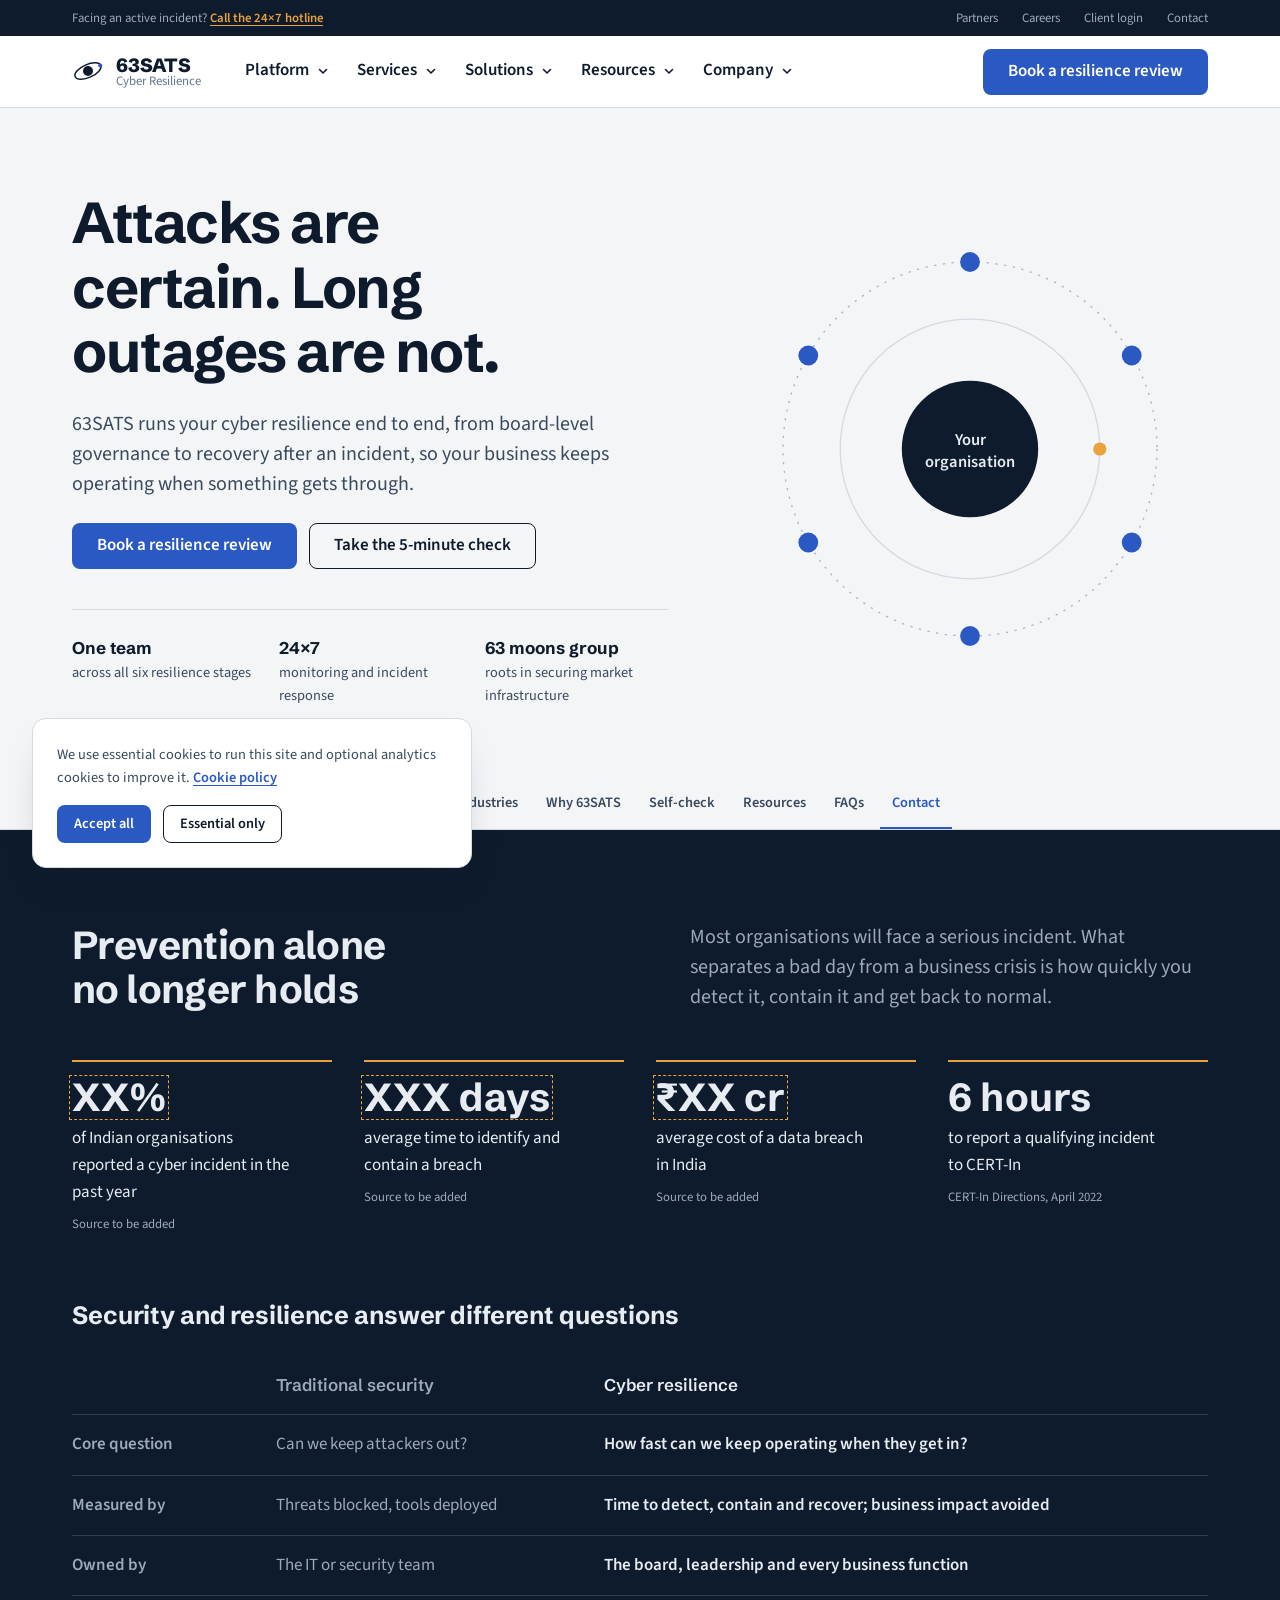
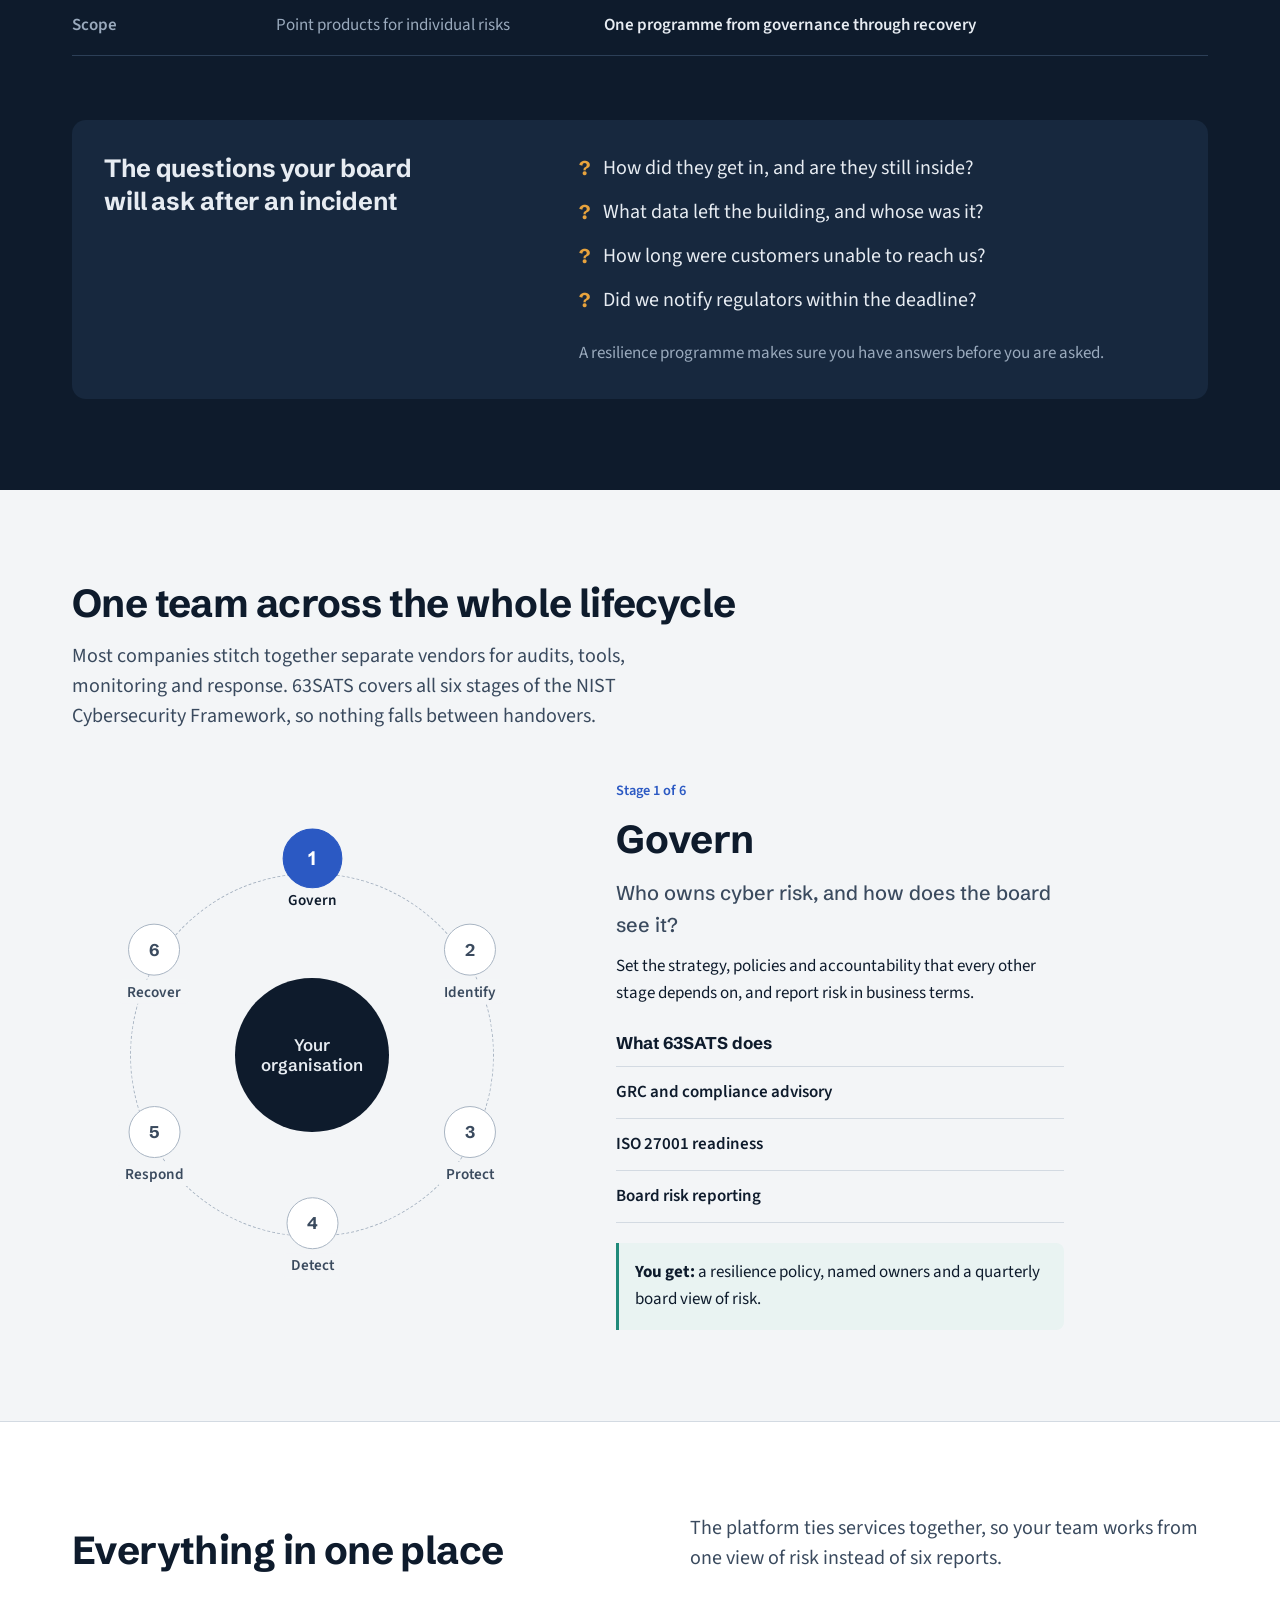
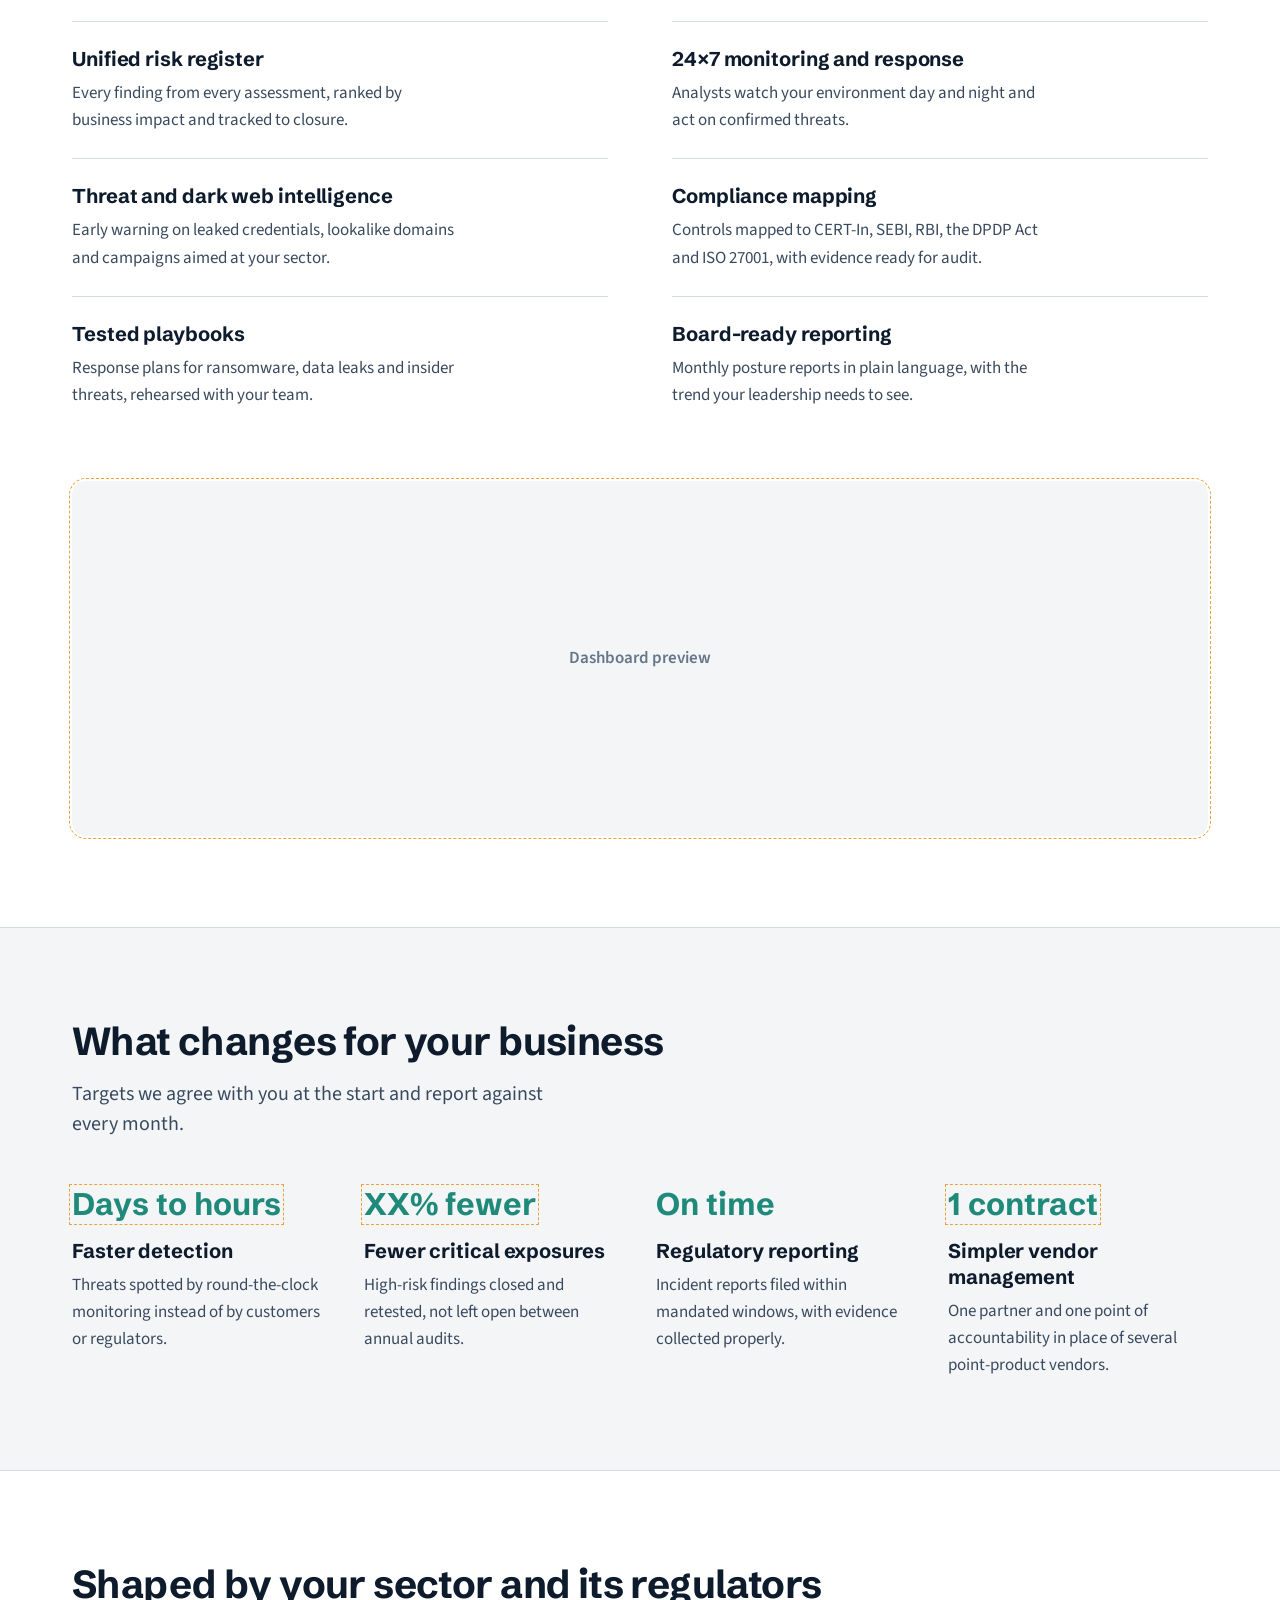
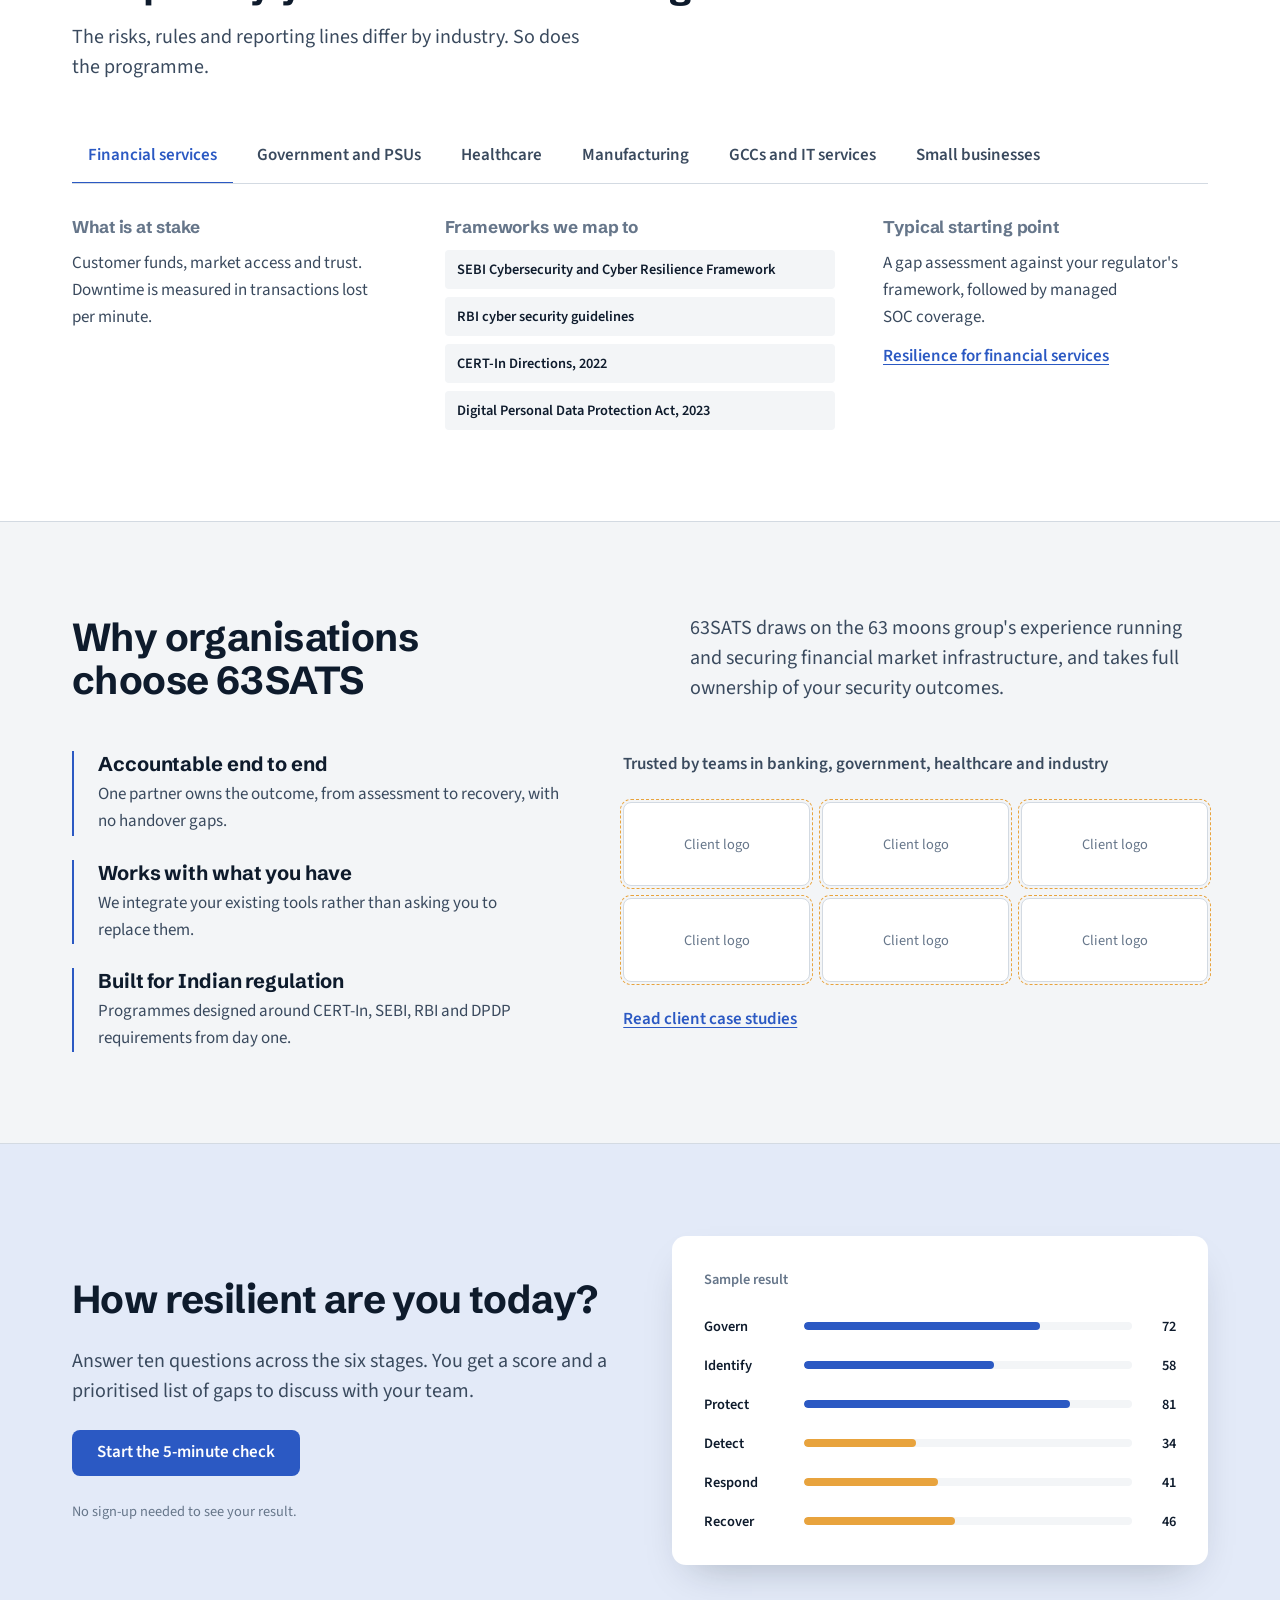
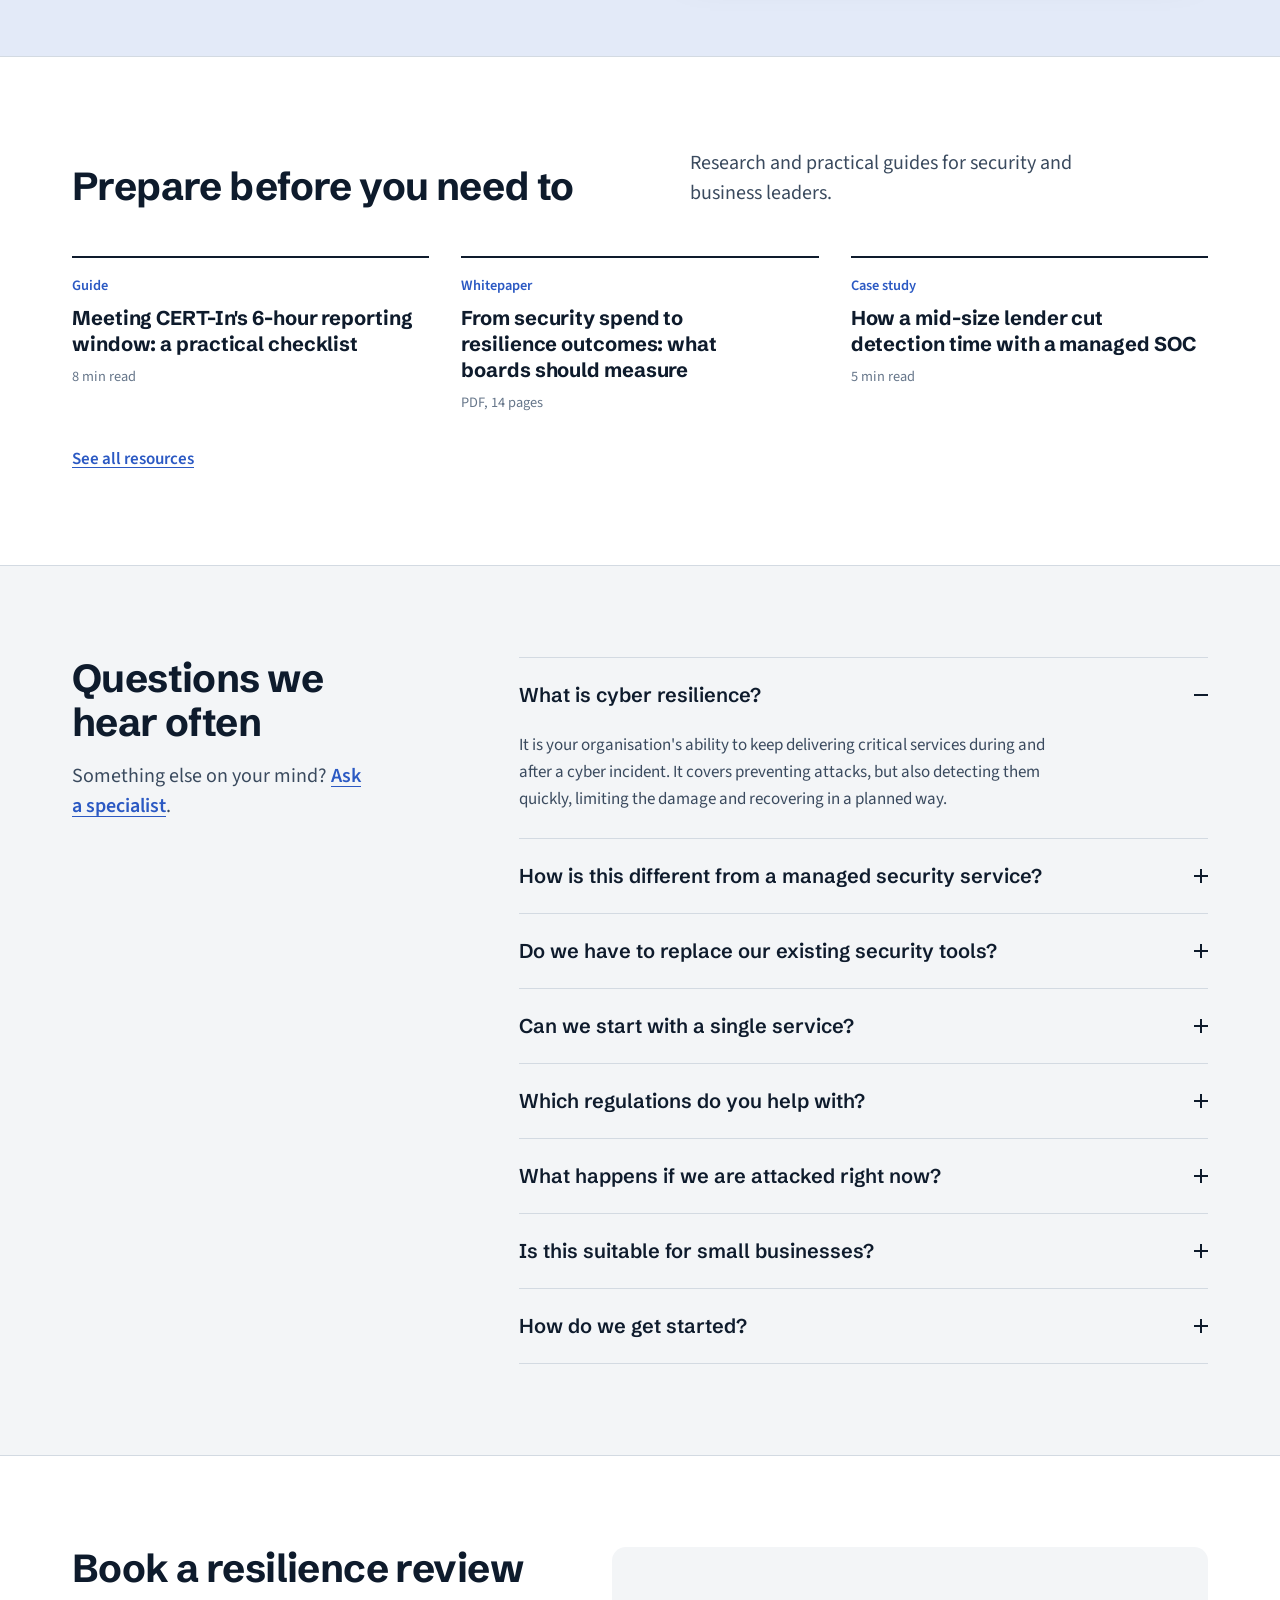
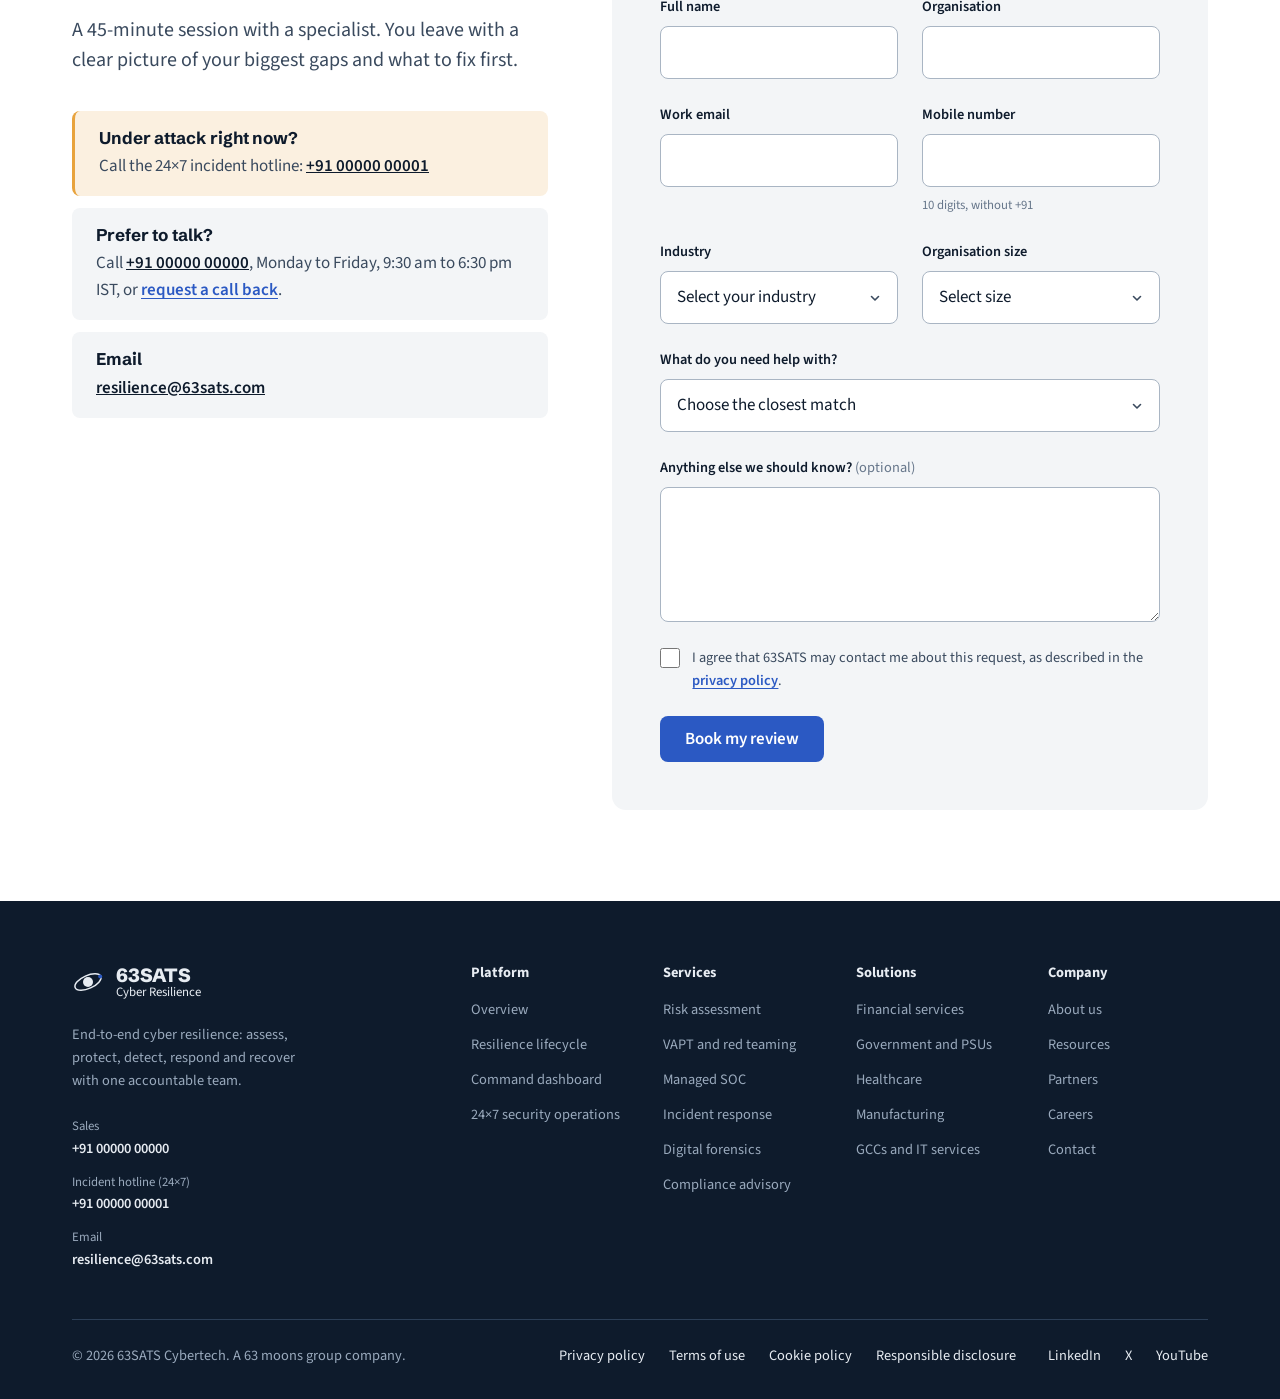
==== index.html @ ec291748 "Initial commit: 63SATS resilience site Static site with index page, sub-pages, and modular CSS (base" ====
<!doctype html>
<html lang="en-IN">
<head>
  <meta charset="utf-8">
  <meta name="viewport" content="width=device-width, initial-scale=1">

  <title>Cyber Resilience, End to End | 63SATS</title>
  <meta name="description" content="63SATS runs your cyber resilience end to end: governance, risk assessment, protection, 24×7 detection, incident response and recovery, delivered by one accountable team.">

  <!-- Social sharing — TODO(content): add og:image once brand assets exist -->
  <meta property="og:title" content="Cyber Resilience, End to End | 63SATS">
  <meta property="og:description" content="Assess, protect, detect, respond and recover with one accountable team.">
  <meta property="og:type" content="website">

  <link rel="icon" href="/assets/img/favicon.svg" type="image/svg+xml">

  <!-- Fonts -->
  <link rel="preconnect" href="https://fonts.googleapis.com">
  <link rel="preconnect" href="https://fonts.gstatic.com" crossorigin>
  <link rel="stylesheet" href="https://fonts.googleapis.com/css2?family=Schibsted+Grotesk:wght@500;600;700;800&family=Source+Sans+3:wght@400;600;700&display=swap">

  <!-- Styles -->
  <link rel="stylesheet" href="/assets/css/main.css">

  <!-- Scripts -->
  <script type="module" src="/assets/js/main.js"></script>
</head>

<body>
  <a class="skip-link" href="#main">Skip to content</a>

  <!-- Header: rendered from assets/js/data/navigation.js -->
  <header data-component="site-header"></header>

  <main id="main">

    <!-- =====================================================================
         HERO
         ===================================================================== -->
    <section class="hero" id="overview" aria-labelledby="hero-title">
      <div class="container hero__inner">
        <div class="hero__content">
          <h1 class="hero__title" id="hero-title">Attacks are certain. Long outages are not.</h1>
          <p class="lead hero__lead">
            63SATS runs your cyber resilience end to end, from board-level governance to recovery after an
            incident, so your business keeps operating when something gets through.
          </p>
          <div class="button-row">
            <a class="button button--primary" href="#contact">Book a resilience review</a>
            <a class="button button--secondary" href="#assessment">Take the 5-minute check</a>
          </div>

          <!-- TODO(content): confirm each proof point with 63SATS before launch -->
          <ul class="hero__facts" role="list">
            <li><strong>One team</strong> across all six resilience stages</li>
            <li><strong>24×7</strong> monitoring and incident response</li>
            <li><strong>63 moons group</strong> roots in securing market infrastructure</li>
          </ul>
        </div>

        <!-- Decorative orbit motif (the name 63SATS references Jupiter's 63 moons) -->
        <figure class="hero__visual" aria-hidden="true">
          <svg viewBox="0 0 400 400" class="hero-orbit">
            <circle class="hero-orbit__ring" cx="200" cy="200" r="170"/>
            <circle class="hero-orbit__ring hero-orbit__ring--inner" cx="200" cy="200" r="118"/>
            <circle class="hero-orbit__core" cx="200" cy="200" r="62"/>
            <text class="hero-orbit__label" x="200" y="196" text-anchor="middle">Your</text>
            <text class="hero-orbit__label" x="200" y="216" text-anchor="middle">organisation</text>
            <g class="hero-orbit__satellites">
              <circle cx="200" cy="30"  r="9"/>
              <circle cx="347" cy="115" r="9"/>
              <circle cx="347" cy="285" r="9"/>
              <circle cx="200" cy="370" r="9"/>
              <circle cx="53"  cy="285" r="9"/>
              <circle cx="53"  cy="115" r="9"/>
            </g>
            <circle class="hero-orbit__threat" cx="318" cy="200" r="6"/>
          </svg>
        </figure>
      </div>
    </section>

    <!-- =====================================================================
         IN-PAGE SECTION NAV (sticky, scroll-spy in js/modules/section-nav.js)
         Keep these links in the same order as the sections below.
         ===================================================================== -->
    <nav class="section-nav" aria-label="On this page" data-section-nav>
      <div class="container">
        <ul class="section-nav__list" role="list" data-section-nav-scroller>
          <li><a class="section-nav__link" href="#why-resilience">Why resilience</a></li>
          <li><a class="section-nav__link" href="#lifecycle">Lifecycle</a></li>
          <li><a class="section-nav__link" href="#capabilities">Platform</a></li>
          <li><a class="section-nav__link" href="#outcomes">Outcomes</a></li>
          <li><a class="section-nav__link" href="#industries">Industries</a></li>
          <li><a class="section-nav__link" href="#proof">Why 63SATS</a></li>
          <li><a class="section-nav__link" href="#assessment">Self-check</a></li>
          <li><a class="section-nav__link" href="#resources">Resources</a></li>
          <li><a class="section-nav__link" href="#faq">FAQs</a></li>
          <li><a class="section-nav__link" href="#contact">Contact</a></li>
        </ul>
      </div>
    </nav>

    <!-- =====================================================================
         1. WHY RESILIENCE — the need (dark band)
         ===================================================================== -->
    <section class="section section--dark why" id="why-resilience" aria-labelledby="why-title">
      <div class="container">
        <header class="section-header section-header--split">
          <h2 id="why-title">Prevention alone no longer holds</h2>
          <p class="lead">
            Most organisations will face a serious incident. What separates a bad day from a business
            crisis is how quickly you detect it, contain it and get back to normal.
          </p>
        </header>

        <!-- TODO(content): replace with verified statistics and cite each source -->
        <ul class="why__stats" role="list">
          <li class="why__stat">
            <p class="why__value placeholder">XX%</p>
            <p class="why__label">of Indian organisations reported a cyber incident in the past year</p>
            <p class="why__source">Source to be added</p>
          </li>
          <li class="why__stat">
            <p class="why__value placeholder">XXX days</p>
            <p class="why__label">average time to identify and contain a breach</p>
            <p class="why__source">Source to be added</p>
          </li>
          <li class="why__stat">
            <p class="why__value placeholder">₹XX cr</p>
            <p class="why__label">average cost of a data breach in India</p>
            <p class="why__source">Source to be added</p>
          </li>
          <li class="why__stat">
            <p class="why__value">6 hours</p>
            <p class="why__label">to report a qualifying incident to CERT-In</p>
            <p class="why__source">CERT-In Directions, April 2022</p>
          </li>
        </ul>

        <div class="why__compare">
          <h3 class="why__compare-title">Security and resilience answer different questions</h3>
          <div class="why__table-wrap">
            <table class="why__table">
              <thead>
                <tr>
                  <th scope="col"><span class="visually-hidden">Dimension</span></th>
                  <th scope="col">Traditional security</th>
                  <th scope="col">Cyber resilience</th>
                </tr>
              </thead>
              <tbody>
                <tr>
                  <th scope="row">Core question</th>
                  <td>Can we keep attackers out?</td>
                  <td>How fast can we keep operating when they get in?</td>
                </tr>
                <tr>
                  <th scope="row">Measured by</th>
                  <td>Threats blocked, tools deployed</td>
                  <td>Time to detect, contain and recover; business impact avoided</td>
                </tr>
                <tr>
                  <th scope="row">Owned by</th>
                  <td>The IT or security team</td>
                  <td>The board, leadership and every business function</td>
                </tr>
                <tr>
                  <th scope="row">Scope</th>
                  <td>Point products for individual risks</td>
                  <td>One programme from governance through recovery</td>
                </tr>
              </tbody>
            </table>
          </div>
        </div>

        <div class="why__questions">
          <h3>The questions your board will ask after an incident</h3>
          <ul class="why__question-list" role="list">
            <li>How did they get in, and are they still inside?</li>
            <li>What data left the building, and whose was it?</li>
            <li>How long were customers unable to reach us?</li>
            <li>Did we notify regulators within the deadline?</li>
          </ul>
          <p class="why__answer">A resilience programme makes sure you have answers before you are asked.</p>
        </div>
      </div>
    </section>

    <!-- =====================================================================
         2. RESILIENCE LIFECYCLE — end-to-end coverage (signature section)
         Orbit tabs: each button is a stage; positions set by --angle.
         Stage names follow the six functions of NIST CSF 2.0.
         ===================================================================== -->
    <section class="section lifecycle" id="lifecycle" aria-labelledby="lifecycle-title">
      <div class="container">
        <header class="section-header">
          <h2 id="lifecycle-title">One team across the whole lifecycle</h2>
          <p class="lead">
            Most companies stitch together separate vendors for audits, tools, monitoring and response.
            63SATS covers all six stages of the NIST Cybersecurity Framework, so nothing falls between handovers.
          </p>
        </header>

        <div class="lifecycle__layout" data-tabs>

          <!-- Orbit tablist -->
          <div class="lifecycle__orbit">
            <div class="lifecycle__core" aria-hidden="true">
              <span>Your</span>
              <span>organisation</span>
            </div>
            <div class="lifecycle__tabs" role="tablist" aria-label="Resilience lifecycle stages">
              <button class="lifecycle__tab" role="tab" type="button" id="tab-govern"   aria-controls="panel-govern"   aria-selected="true"  style="--angle: 0deg"><span class="lifecycle__tab-step">1</span><span class="lifecycle__tab-name">Govern</span></button>
              <button class="lifecycle__tab" role="tab" type="button" id="tab-identify" aria-controls="panel-identify" aria-selected="false" style="--angle: 60deg"><span class="lifecycle__tab-step">2</span><span class="lifecycle__tab-name">Identify</span></button>
              <button class="lifecycle__tab" role="tab" type="button" id="tab-protect"  aria-controls="panel-protect"  aria-selected="false" style="--angle: 120deg"><span class="lifecycle__tab-step">3</span><span class="lifecycle__tab-name">Protect</span></button>
              <button class="lifecycle__tab" role="tab" type="button" id="tab-detect"   aria-controls="panel-detect"   aria-selected="false" style="--angle: 180deg"><span class="lifecycle__tab-step">4</span><span class="lifecycle__tab-name">Detect</span></button>
              <button class="lifecycle__tab" role="tab" type="button" id="tab-respond"  aria-controls="panel-respond"  aria-selected="false" style="--angle: 240deg"><span class="lifecycle__tab-step">5</span><span class="lifecycle__tab-name">Respond</span></button>
              <button class="lifecycle__tab" role="tab" type="button" id="tab-recover"  aria-controls="panel-recover"  aria-selected="false" style="--angle: 300deg"><span class="lifecycle__tab-step">6</span><span class="lifecycle__tab-name">Recover</span></button>
            </div>
          </div>

          <!-- Panels: one per stage. Keep the same structure in each. -->
          <div class="lifecycle__panels">

            <article class="lifecycle__panel" role="tabpanel" id="panel-govern" aria-labelledby="tab-govern" tabindex="0">
              <p class="lifecycle__step">Stage 1 of 6</p>
              <h3 class="lifecycle__name">Govern</h3>
              <p class="lifecycle__question">Who owns cyber risk, and how does the board see it?</p>
              <p>Set the strategy, policies and accountability that every other stage depends on, and report risk in business terms.</p>
              <h4 class="lifecycle__subhead">What 63SATS does</h4>
              <ul class="lifecycle__services" role="list">
                <li><a href="/pages/services/grc-advisory.html">GRC and compliance advisory</a></li>
                <li><a href="/pages/services/iso-27001.html">ISO 27001 readiness</a></li>
                <li><a href="/pages/services/board-reporting.html">Board risk reporting</a></li>
              </ul>
              <p class="lifecycle__outcome"><strong>You get:</strong> a resilience policy, named owners and a quarterly board view of risk.</p>
            </article>

            <article class="lifecycle__panel" role="tabpanel" id="panel-identify" aria-labelledby="tab-identify" tabindex="0" hidden>
              <p class="lifecycle__step">Stage 2 of 6</p>
              <h3 class="lifecycle__name">Identify</h3>
              <p class="lifecycle__question">What do we have, and where are we exposed?</p>
              <p>Map critical assets, data and suppliers, then test them the way a real attacker would.</p>
              <h4 class="lifecycle__subhead">What 63SATS does</h4>
              <ul class="lifecycle__services" role="list">
                <li><a href="/pages/services/risk-assessment.html">Cyber risk assessment</a></li>
                <li><a href="/pages/services/vapt.html">Vulnerability assessment and penetration testing</a></li>
                <li><a href="/pages/services/red-team.html">Red team assessment</a></li>
                <li><a href="/pages/services/secure-code-audit.html">Secure code audit</a></li>
              </ul>
              <p class="lifecycle__outcome"><strong>You get:</strong> a ranked list of exposures, tied to the business processes they affect.</p>
            </article>

            <article class="lifecycle__panel" role="tabpanel" id="panel-protect" aria-labelledby="tab-protect" tabindex="0" hidden>
              <p class="lifecycle__step">Stage 3 of 6</p>
              <h3 class="lifecycle__name">Protect</h3>
              <p class="lifecycle__question">Are the right safeguards in place, and working?</p>
              <p>Close the gaps found in assessment across endpoints, mobile devices, cloud and email.</p>
              <h4 class="lifecycle__subhead">What 63SATS does</h4>
              <ul class="lifecycle__services" role="list">
                <li><a href="/pages/services/endpoint-protection.html">Endpoint and malware protection</a></li>
                <li><a href="/pages/services/mobile-threat-defence.html">Mobile threat defence</a></li>
                <li><a href="/pages/services/cloud-security.html">Cloud security</a></li>
                <li><a href="/pages/services/email-security.html">Email security</a></li>
              </ul>
              <p class="lifecycle__outcome"><strong>You get:</strong> fewer ways in, and controls that are checked rather than assumed.</p>
            </article>

            <article class="lifecycle__panel" role="tabpanel" id="panel-detect" aria-labelledby="tab-detect" tabindex="0" hidden>
              <p class="lifecycle__step">Stage 4 of 6</p>
              <h3 class="lifecycle__name">Detect</h3>
              <p class="lifecycle__question">Would we notice an attacker today?</p>
              <p>Watch your environment around the clock and catch leaked credentials and impersonation outside it.</p>
              <h4 class="lifecycle__subhead">What 63SATS does</h4>
              <ul class="lifecycle__services" role="list">
                <li><a href="/pages/services/managed-soc.html">Managed security operations centre</a></li>
                <li><a href="/pages/services/threat-intelligence.html">Threat intelligence</a></li>
                <li><a href="/pages/services/brand-monitoring.html">Brand and credential monitoring</a></li>
              </ul>
              <p class="lifecycle__outcome"><strong>You get:</strong> alerts triaged by analysts, not dumped on your team.</p>
            </article>

            <article class="lifecycle__panel" role="tabpanel" id="panel-respond" aria-labelledby="tab-respond" tabindex="0" hidden>
              <p class="lifecycle__step">Stage 5 of 6</p>
              <h3 class="lifecycle__name">Respond</h3>
              <p class="lifecycle__question">When it happens, who does what in the first hour?</p>
              <p>Contain the incident, preserve evidence and meet regulatory reporting deadlines.</p>
              <h4 class="lifecycle__subhead">What 63SATS does</h4>
              <ul class="lifecycle__services" role="list">
                <li><a href="/pages/services/incident-response.html">Incident response</a></li>
                <li><a href="/pages/services/digital-forensics.html">Digital forensic investigation</a></li>
              </ul>
              <p class="lifecycle__outcome"><strong>You get:</strong> a responder on call, a tested playbook and evidence that stands up.</p>
            </article>

            <article class="lifecycle__panel" role="tabpanel" id="panel-recover" aria-labelledby="tab-recover" tabindex="0" hidden>
              <p class="lifecycle__step">Stage 6 of 6</p>
              <h3 class="lifecycle__name">Recover</h3>
              <p class="lifecycle__question">How quickly are we back to normal, and stronger?</p>
              <p>Restore critical operations in priority order, then fix the root cause so it cannot repeat.</p>
              <h4 class="lifecycle__subhead">What 63SATS does</h4>
              <ul class="lifecycle__services" role="list">
                <li><a href="/pages/services/business-continuity.html">Business continuity planning</a></li>
                <li><a href="/pages/services/crisis-simulation.html">Crisis simulation exercises</a></li>
                <li><a href="/pages/services/post-incident-hardening.html">Post-incident hardening</a></li>
              </ul>
              <p class="lifecycle__outcome"><strong>You get:</strong> recovery targets you have rehearsed, not just written down.</p>
            </article>

          </div>
        </div>
      </div>
    </section>

    <!-- =====================================================================
         3. PLATFORM CAPABILITIES
         ===================================================================== -->
    <section class="section section--surface capabilities" id="capabilities" aria-labelledby="capabilities-title">
      <div class="container">
        <header class="section-header section-header--split">
          <h2 id="capabilities-title">Everything in one place</h2>
          <p class="lead">
            The platform ties services together, so your team works from one view of risk instead of six reports.
          </p>
        </header>

        <ul class="capabilities__list" role="list">
          <li class="capabilities__item">
            <h3>Unified risk register</h3>
            <p>Every finding from every assessment, ranked by business impact and tracked to closure.</p>
          </li>
          <li class="capabilities__item">
            <h3>24×7 monitoring and response</h3>
            <p>Analysts watch your environment day and night and act on confirmed threats.</p>
          </li>
          <li class="capabilities__item">
            <h3>Threat and dark web intelligence</h3>
            <p>Early warning on leaked credentials, lookalike domains and campaigns aimed at your sector.</p>
          </li>
          <li class="capabilities__item">
            <h3>Compliance mapping</h3>
            <p>Controls mapped to CERT-In, SEBI, RBI, the DPDP Act and ISO 27001, with evidence ready for audit.</p>
          </li>
          <li class="capabilities__item">
            <h3>Tested playbooks</h3>
            <p>Response plans for ransomware, data leaks and insider threats, rehearsed with your team.</p>
          </li>
          <li class="capabilities__item">
            <h3>Board-ready reporting</h3>
            <p>Monthly posture reports in plain language, with the trend your leadership needs to see.</p>
          </li>
        </ul>

        <!-- TODO(design): add a dashboard screenshot or interactive demo here -->
        <div class="capabilities__demo placeholder" role="img" aria-label="Platform dashboard preview, coming soon">
          <p>Dashboard preview</p>
        </div>
      </div>
    </section>

    <!-- =====================================================================
         4. OUTCOMES
         ===================================================================== -->
    <section class="section outcomes" id="outcomes" aria-labelledby="outcomes-title">
      <div class="container">
        <header class="section-header">
          <h2 id="outcomes-title">What changes for your business</h2>
          <p class="lead">Targets we agree with you at the start and report against every month.</p>
        </header>

        <!-- TODO(content): replace with verified client outcomes -->
        <ol class="outcomes__list" role="list">
          <li class="outcomes__item">
            <p class="outcomes__metric placeholder">Days to hours</p>
            <h3>Faster detection</h3>
            <p>Threats spotted by round-the-clock monitoring instead of by customers or regulators.</p>
          </li>
          <li class="outcomes__item">
            <p class="outcomes__metric placeholder">XX% fewer</p>
            <h3>Fewer critical exposures</h3>
            <p>High-risk findings closed and retested, not left open between annual audits.</p>
          </li>
          <li class="outcomes__item">
            <p class="outcomes__metric">On time</p>
            <h3>Regulatory reporting</h3>
            <p>Incident reports filed within mandated windows, with evidence collected properly.</p>
          </li>
          <li class="outcomes__item">
            <p class="outcomes__metric placeholder">1 contract</p>
            <h3>Simpler vendor management</h3>
            <p>One partner and one point of accountability in place of several point-product vendors.</p>
          </li>
        </ol>
      </div>
    </section>

    <!-- =====================================================================
         5. INDUSTRIES
         ===================================================================== -->
    <section class="section section--surface industries" id="industries" aria-labelledby="industries-title">
      <div class="container">
        <header class="section-header">
          <h2 id="industries-title">Shaped by your sector and its regulators</h2>
          <p class="lead">The risks, rules and reporting lines differ by industry. So does the programme.</p>
        </header>

        <div class="tabs industries__tabs" data-tabs>
          <div class="tabs__list" role="tablist" aria-label="Industries">
            <button class="tabs__tab" role="tab" type="button" id="ind-tab-bfsi"   aria-controls="ind-panel-bfsi"   aria-selected="true">Financial services</button>
            <button class="tabs__tab" role="tab" type="button" id="ind-tab-gov"    aria-controls="ind-panel-gov"    aria-selected="false">Government and PSUs</button>
            <button class="tabs__tab" role="tab" type="button" id="ind-tab-health" aria-controls="ind-panel-health" aria-selected="false">Healthcare</button>
            <button class="tabs__tab" role="tab" type="button" id="ind-tab-mfg"    aria-controls="ind-panel-mfg"    aria-selected="false">Manufacturing</button>
            <button class="tabs__tab" role="tab" type="button" id="ind-tab-gcc"    aria-controls="ind-panel-gcc"    aria-selected="false">GCCs and IT services</button>
            <button class="tabs__tab" role="tab" type="button" id="ind-tab-smb"    aria-controls="ind-panel-smb"    aria-selected="false">Small businesses</button>
          </div>

          <!-- Each panel: stakes | regulations | starting point -->
          <div class="tabs__panel industries__panel" role="tabpanel" id="ind-panel-bfsi" aria-labelledby="ind-tab-bfsi" tabindex="0">
            <div class="industries__col">
              <h3>What is at stake</h3>
              <p>Customer funds, market access and trust. Downtime is measured in transactions lost per minute.</p>
            </div>
            <div class="industries__col">
              <h3>Frameworks we map to</h3>
              <ul role="list" class="industries__regs">
                <li>SEBI Cybersecurity and Cyber Resilience Framework</li>
                <li>RBI cyber security guidelines</li>
                <li>CERT-In Directions, 2022</li>
                <li>Digital Personal Data Protection Act, 2023</li>
              </ul>
            </div>
            <div class="industries__col">
              <h3>Typical starting point</h3>
              <p>A gap assessment against your regulator's framework, followed by managed SOC coverage.</p>
              <a class="link" href="/pages/solutions/bfsi.html">Resilience for financial services</a>
            </div>
          </div>

          <div class="tabs__panel industries__panel" role="tabpanel" id="ind-panel-gov" aria-labelledby="ind-tab-gov" tabindex="0" hidden>
            <div class="industries__col">
              <h3>What is at stake</h3>
              <p>Citizen services, sensitive records and critical infrastructure that cannot go offline.</p>
            </div>
            <div class="industries__col">
              <h3>Frameworks we map to</h3>
              <ul role="list" class="industries__regs">
                <li>CERT-In Directions, 2022</li>
                <li>NCIIPC guidelines for critical information infrastructure</li>
                <li>Digital Personal Data Protection Act, 2023</li>
              </ul>
            </div>
            <div class="industries__col">
              <h3>Typical starting point</h3>
              <p>Red team assessment of public-facing systems, then a tested incident response plan.</p>
              <a class="link" href="/pages/solutions/government.html">Resilience for government</a>
            </div>
          </div>

          <div class="tabs__panel industries__panel" role="tabpanel" id="ind-panel-health" aria-labelledby="ind-tab-health" tabindex="0" hidden>
            <div class="industries__col">
              <h3>What is at stake</h3>
              <p>Patient safety and health records. Ransomware can stop admissions and diagnostics.</p>
            </div>
            <div class="industries__col">
              <h3>Frameworks we map to</h3>
              <ul role="list" class="industries__regs">
                <li>Digital Personal Data Protection Act, 2023</li>
                <li>ABDM Health Data Management Policy</li>
                <li>CERT-In Directions, 2022</li>
              </ul>
            </div>
            <div class="industries__col">
              <h3>Typical starting point</h3>
              <p>Ransomware readiness review and backup recovery testing for clinical systems.</p>
              <a class="link" href="/pages/solutions/healthcare.html">Resilience for healthcare</a>
            </div>
          </div>

          <div class="tabs__panel industries__panel" role="tabpanel" id="ind-panel-mfg" aria-labelledby="ind-tab-mfg" tabindex="0" hidden>
            <div class="industries__col">
              <h3>What is at stake</h3>
              <p>Production lines, safety systems and supply commitments as factory networks connect to IT.</p>
            </div>
            <div class="industries__col">
              <h3>Frameworks we map to</h3>
              <ul role="list" class="industries__regs">
                <li>IEC 62443 for industrial control systems</li>
                <li>ISO 27001</li>
                <li>CERT-In Directions, 2022</li>
              </ul>
            </div>
            <div class="industries__col">
              <h3>Typical starting point</h3>
              <p>Mapping IT and plant-floor connections, then segmenting the networks that matter most.</p>
              <a class="link" href="/pages/solutions/manufacturing.html">Resilience for manufacturing</a>
            </div>
          </div>

          <div class="tabs__panel industries__panel" role="tabpanel" id="ind-panel-gcc" aria-labelledby="ind-tab-gcc" tabindex="0" hidden>
            <div class="industries__col">
              <h3>What is at stake</h3>
              <p>Client contracts and the parent company's trust, across fast-growing delivery centres.</p>
            </div>
            <div class="industries__col">
              <h3>Frameworks we map to</h3>
              <ul role="list" class="industries__regs">
                <li>ISO 27001 and SOC 2</li>
                <li>Client contractual security requirements</li>
                <li>Digital Personal Data Protection Act, 2023</li>
                <li>GDPR, where EU data is processed</li>
              </ul>
            </div>
            <div class="industries__col">
              <h3>Typical starting point</h3>
              <p>A controls baseline that scales with each new centre, plus 24×7 monitoring.</p>
              <a class="link" href="/pages/solutions/gcc-it.html">Resilience for GCCs</a>
            </div>
          </div>

          <div class="tabs__panel industries__panel" role="tabpanel" id="ind-panel-smb" aria-labelledby="ind-tab-smb" tabindex="0" hidden>
            <div class="industries__col">
              <h3>What is at stake</h3>
              <p>Cash flow and contracts with larger customers who now audit their suppliers' security.</p>
            </div>
            <div class="industries__col">
              <h3>Frameworks we map to</h3>
              <ul role="list" class="industries__regs">
                <li>CERT-In Directions, 2022</li>
                <li>Digital Personal Data Protection Act, 2023</li>
                <li>Supplier security questionnaires from customers</li>
              </ul>
            </div>
            <div class="industries__col">
              <h3>Typical starting point</h3>
              <p>A pre-configured protection bundle and a fixed-fee assessment, with no in-house team needed.</p>
              <a class="link" href="/pages/solutions/smb.html">Resilience for small businesses</a>
            </div>
          </div>
        </div>
      </div>
    </section>

    <!-- =====================================================================
         6. PROOF — why 63SATS
         ===================================================================== -->
    <section class="section proof" id="proof" aria-labelledby="proof-title">
      <div class="container">
        <header class="section-header section-header--split">
          <h2 id="proof-title">Why organisations choose 63SATS</h2>
          <p class="lead">
            <!-- TODO(content): verify heritage claims with 63SATS -->
            63SATS draws on the 63 moons group's experience running and securing financial market
            infrastructure, and takes full ownership of your security outcomes.
          </p>
        </header>

        <div class="proof__layout">
          <ul class="proof__points" role="list">
            <li>
              <h3>Accountable end to end</h3>
              <p>One partner owns the outcome, from assessment to recovery, with no handover gaps.</p>
            </li>
            <li>
              <h3>Works with what you have</h3>
              <p>We integrate your existing tools rather than asking you to replace them.</p>
            </li>
            <li>
              <h3>Built for Indian regulation</h3>
              <p>Programmes designed around CERT-In, SEBI, RBI and DPDP requirements from day one.</p>
            </li>
          </ul>

          <!-- TODO(content): replace tiles with approved client logos -->
          <div class="proof__clients">
            <p class="proof__clients-title">Trusted by teams in banking, government, healthcare and industry</p>
            <ul class="proof__logos" role="list">
              <li class="proof__logo placeholder">Client logo</li>
              <li class="proof__logo placeholder">Client logo</li>
              <li class="proof__logo placeholder">Client logo</li>
              <li class="proof__logo placeholder">Client logo</li>
              <li class="proof__logo placeholder">Client logo</li>
              <li class="proof__logo placeholder">Client logo</li>
            </ul>
            <a class="link" href="/pages/resources/case-studies.html">Read client case studies</a>
          </div>
        </div>
      </div>
    </section>

    <!-- =====================================================================
         7. SELF-ASSESSMENT CTA
         ===================================================================== -->
    <section class="section assessment" id="assessment" aria-labelledby="assessment-title">
      <div class="container assessment__inner">
        <div class="assessment__content">
          <h2 id="assessment-title">How resilient are you today?</h2>
          <p class="lead">
            Answer ten questions across the six stages. You get a score and a prioritised list of
            gaps to discuss with your team.
          </p>
          <div class="button-row">
            <a class="button button--primary" href="/pages/tools/resilience-assessment.html">Start the 5-minute check</a>
          </div>
          <p class="text-small text-muted">No sign-up needed to see your result.</p>
        </div>

        <!-- Illustrative sample result (not live data) -->
        <figure class="assessment__sample">
          <figcaption class="assessment__sample-title">Sample result</figcaption>
          <ul class="assessment__bars" role="list">
            <li style="--score: 72"><span>Govern</span><span class="assessment__bar"></span><span>72</span></li>
            <li style="--score: 58"><span>Identify</span><span class="assessment__bar"></span><span>58</span></li>
            <li style="--score: 81"><span>Protect</span><span class="assessment__bar"></span><span>81</span></li>
            <li style="--score: 34" class="is-low"><span>Detect</span><span class="assessment__bar"></span><span>34</span></li>
            <li style="--score: 41" class="is-low"><span>Respond</span><span class="assessment__bar"></span><span>41</span></li>
            <li style="--score: 46" class="is-low"><span>Recover</span><span class="assessment__bar"></span><span>46</span></li>
          </ul>
        </figure>
      </div>
    </section>

    <!-- =====================================================================
         8. RESOURCES
         ===================================================================== -->
    <section class="section section--surface resources" id="resources" aria-labelledby="resources-title">
      <div class="container">
        <header class="section-header section-header--split">
          <h2 id="resources-title">Prepare before you need to</h2>
          <p class="lead">Research and practical guides for security and business leaders.</p>
        </header>

        <!-- TODO(content): link to real articles once published -->
        <ul class="resources__list" role="list">
          <li class="resources__item">
            <p class="resources__type">Guide</p>
            <h3><a href="/pages/resources/articles.html">Meeting CERT-In's 6-hour reporting window: a practical checklist</a></h3>
            <p class="resources__meta">8 min read</p>
          </li>
          <li class="resources__item">
            <p class="resources__type">Whitepaper</p>
            <h3><a href="/pages/resources/whitepapers.html">From security spend to resilience outcomes: what boards should measure</a></h3>
            <p class="resources__meta">PDF, 14 pages</p>
          </li>
          <li class="resources__item">
            <p class="resources__type">Case study</p>
            <h3><a href="/pages/resources/case-studies.html">How a mid-size lender cut detection time with a managed SOC</a></h3>
            <p class="resources__meta">5 min read</p>
          </li>
        </ul>

        <a class="link" href="/pages/resources/articles.html">See all resources</a>
      </div>
    </section>

    <!-- =====================================================================
         9. FAQ — native details; same name="faq" keeps one open at a time
         ===================================================================== -->
    <section class="section faq" id="faq" aria-labelledby="faq-title">
      <div class="container faq__inner">
        <header class="section-header">
          <h2 id="faq-title">Questions we hear often</h2>
          <p class="lead">Something else on your mind? <a class="link" href="#contact">Ask a specialist</a>.</p>
        </header>

        <div class="accordion">
          <details class="accordion__item" name="faq" open>
            <summary class="accordion__summary">What is cyber resilience?</summary>
            <div class="accordion__body">
              <p>It is your organisation's ability to keep delivering critical services during and after a cyber incident. It covers preventing attacks, but also detecting them quickly, limiting the damage and recovering in a planned way.</p>
            </div>
          </details>
          <details class="accordion__item" name="faq">
            <summary class="accordion__summary">How is this different from a managed security service?</summary>
            <div class="accordion__body">
              <p>A managed security service usually focuses on monitoring and alerts. A resilience programme also covers governance, testing, response and recovery, with one team accountable for the outcome.</p>
            </div>
          </details>
          <details class="accordion__item" name="faq">
            <summary class="accordion__summary">Do we have to replace our existing security tools?</summary>
            <div class="accordion__body">
              <p>No. We start from what you already run, integrate it where possible and only recommend changes where there is a clear gap.</p>
            </div>
          </details>
          <details class="accordion__item" name="faq">
            <summary class="accordion__summary">Can we start with a single service?</summary>
            <div class="accordion__body">
              <p>Yes. Many clients begin with an assessment or a penetration test and extend into monitoring and response once they see the findings.</p>
            </div>
          </details>
          <details class="accordion__item" name="faq">
            <summary class="accordion__summary">Which regulations do you help with?</summary>
            <div class="accordion__body">
              <p>Common ones include CERT-In Directions, SEBI's cyber resilience framework, RBI guidelines, the DPDP Act and ISO 27001. We map controls and evidence to whichever apply to you.</p>
            </div>
          </details>
          <details class="accordion__item" name="faq">
            <summary class="accordion__summary">What happens if we are attacked right now?</summary>
            <div class="accordion__body">
              <p>Call the 24×7 incident hotline listed in the header and footer. A responder will help you contain the incident and preserve evidence, whether or not you are an existing client.</p>
            </div>
          </details>
          <details class="accordion__item" name="faq">
            <summary class="accordion__summary">Is this suitable for small businesses?</summary>
            <div class="accordion__body">
              <p>Yes. Pre-configured packages give smaller teams the same lifecycle coverage without hiring in-house security staff.</p>
            </div>
          </details>
          <details class="accordion__item" name="faq">
            <summary class="accordion__summary">How do we get started?</summary>
            <div class="accordion__body">
              <p>Book a resilience review. A specialist walks through your current setup, and you receive a short written summary of priorities, whether or not you go ahead.</p>
            </div>
          </details>
        </div>
      </div>
    </section>

    <!-- =====================================================================
         10. CONTACT — lead form + channels
         ===================================================================== -->
    <section class="section section--surface contact" id="contact" aria-labelledby="contact-title">
      <div class="container contact__inner">

        <div class="contact__intro">
          <h2 id="contact-title">Book a resilience review</h2>
          <p class="lead">
            A 45-minute session with a specialist. You leave with a clear picture of your biggest gaps
            and what to fix first.
          </p>

          <!-- Channels: values mirror assets/js/data/site.js (TODO: keep in sync) -->
          <ul class="contact__channels" role="list">
            <li class="contact__channel contact__channel--urgent">
              <h3>Under attack right now?</h3>
              <p>Call the 24×7 incident hotline: <a href="tel:+910000000001">+91 00000 00001</a></p>
            </li>
            <li class="contact__channel">
              <h3>Prefer to talk?</h3>
              <p>Call <a href="tel:+910000000000">+91 00000 00000</a>, Monday to Friday, 9:30 am to 6:30 pm IST, or <button class="link" type="button" data-modal-open="callback-modal">request a call back</button>.</p>
            </li>
            <li class="contact__channel">
              <h3>Email</h3>
              <p><a href="mailto:resilience@63sats.com">resilience@63sats.com</a></p>
            </li>
          </ul>
        </div>

        <form class="form contact__form" data-lead-form="contact-section" novalidate>
          <div class="form__row">
            <div class="field">
              <label class="field__label" for="lead-name">Full name</label>
              <input class="field__control" id="lead-name" name="name" type="text" autocomplete="name" required>
              <p class="field__error" aria-live="polite"></p>
            </div>
            <div class="field">
              <label class="field__label" for="lead-org">Organisation</label>
              <input class="field__control" id="lead-org" name="organisation" type="text" autocomplete="organization" required>
              <p class="field__error" aria-live="polite"></p>
            </div>
          </div>

          <div class="form__row">
            <div class="field">
              <label class="field__label" for="lead-email">Work email</label>
              <input class="field__control" id="lead-email" name="email" type="email" autocomplete="email" required>
              <p class="field__error" aria-live="polite"></p>
            </div>
            <div class="field">
              <label class="field__label" for="lead-phone">Mobile number</label>
              <input class="field__control" id="lead-phone" name="phone" type="tel" inputmode="numeric" autocomplete="tel-national" pattern="[0-9]{10}" required>
              <p class="field__hint">10 digits, without +91</p>
              <p class="field__error" aria-live="polite"></p>
            </div>
          </div>

          <div class="form__row">
            <div class="field">
              <label class="field__label" for="lead-industry">Industry</label>
              <select class="field__control" id="lead-industry" name="industry" required>
                <option value="">Select your industry</option>
                <option>Banking and financial services</option>
                <option>Government and PSU</option>
                <option>Healthcare</option>
                <option>Manufacturing</option>
                <option>GCC or IT services</option>
                <option>Other</option>
              </select>
              <p class="field__error" aria-live="polite"></p>
            </div>
            <div class="field">
              <label class="field__label" for="lead-size">Organisation size</label>
              <select class="field__control" id="lead-size" name="size" required>
                <option value="">Select size</option>
                <option>Fewer than 50</option>
                <option>50 to 249</option>
                <option>250 to 999</option>
                <option>1,000 to 4,999</option>
                <option>5,000 or more</option>
              </select>
              <p class="field__error" aria-live="polite"></p>
            </div>
          </div>

          <div class="field">
            <label class="field__label" for="lead-need">What do you need help with?</label>
            <select class="field__control" id="lead-need" name="need" required>
              <option value="">Choose the closest match</option>
              <option>Understand where we stand</option>
              <option>Meet a regulatory requirement</option>
              <option>24×7 monitoring and response</option>
              <option>Recover from a recent incident</option>
              <option>Not sure yet</option>
            </select>
            <p class="field__error" aria-live="polite"></p>
          </div>

          <div class="field">
            <label class="field__label" for="lead-message">Anything else we should know? <span class="field__optional">(optional)</span></label>
            <textarea class="field__control" id="lead-message" name="message" rows="4"></textarea>
          </div>

          <div class="field field--check">
            <input id="lead-consent" name="consent" type="checkbox" required>
            <label for="lead-consent">I agree that 63SATS may contact me about this request, as described in the <a class="link" href="/pages/legal/privacy.html">privacy policy</a>.</label>
            <p class="field__error" aria-live="polite"></p>
          </div>

          <div class="button-row">
            <button class="button button--primary" type="submit">Book my review</button>
          </div>
          <p class="form__status" data-form-status role="status"></p>
        </form>

      </div>
    </section>

  </main>

  <!-- Footer: rendered from assets/js/data/navigation.js -->
  <footer data-component="site-footer"></footer>

  <!-- =======================================================================
       OVERLAYS
       ======================================================================= -->

  <!-- Call-back modal (opened by any [data-modal-open="callback-modal"]) -->
  <dialog class="modal" id="callback-modal" aria-labelledby="callback-title">
    <div class="modal__header">
      <div>
        <h2 class="modal__title" id="callback-title">Request a call back</h2>
        <p class="modal__intro">A specialist will call you within one business day.</p>
      </div>
      <button class="modal__close" type="button" data-modal-close aria-label="Close">×</button>
    </div>
    <div class="modal__body">
      <form class="form" data-lead-form="callback-modal" novalidate>
        <div class="field">
          <label class="field__label" for="cb-name">Full name</label>
          <input class="field__control" id="cb-name" name="name" type="text" autocomplete="name" required>
          <p class="field__error" aria-live="polite"></p>
        </div>
        <div class="field">
          <label class="field__label" for="cb-phone">Mobile number</label>
          <input class="field__control" id="cb-phone" name="phone" type="tel" inputmode="numeric" autocomplete="tel-national" pattern="[0-9]{10}" required>
          <p class="field__error" aria-live="polite"></p>
        </div>
        <div class="field field--check">
          <input id="cb-consent" name="consent" type="checkbox" required>
          <label for="cb-consent">I agree that 63SATS may call me about this request.</label>
          <p class="field__error" aria-live="polite"></p>
        </div>
        <button class="button button--primary" type="submit">Request call back</button>
        <p class="form__status" data-form-status role="status"></p>
      </form>
    </div>
  </dialog>

  <!-- Cookie banner (shown once; choice stored by js/modules/cookie-banner.js) -->
  <div class="cookie-banner" role="region" aria-label="Cookie consent" data-cookie-banner hidden>
    <p>We use essential cookies to run this site and optional analytics cookies to improve it.
       <a class="link" href="/pages/legal/cookies.html">Cookie policy</a></p>
    <div class="button-row">
      <button class="button button--primary button--small" type="button" data-consent="all">Accept all</button>
      <button class="button button--secondary button--small" type="button" data-consent="essential">Essential only</button>
    </div>
  </div>
</body>
</html>
---- assets/css/main.css ----
/* ==========================================================================
   63SATS Cyber Resilience — stylesheet entry point
   --------------------------------------------------------------------------
   Import order matters: tokens → base → components → sections.
   To add a new section, create sections/<name>.css and import it below.
   ========================================================================== */

/* Base ------------------------------------------------------------------- */
@import url("base/tokens.css");
@import url("base/reset.css");
@import url("base/typography.css");
@import url("base/layout.css");
@import url("base/utilities.css");

/* Components (shared across pages) -------------------------------------- */
@import url("components/buttons.css");
@import url("components/header.css");
@import url("components/mega-menu.css");
@import url("components/section-nav.css");
@import url("components/tabs.css");
@import url("components/accordion.css");
@import url("components/forms.css");
@import url("components/modal.css");
@import url("components/cookie-banner.css");
@import url("components/footer.css");

/* Sections (home page, in page order) ----------------------------------- */
@import url("sections/hero.css");
@import url("sections/why-resilience.css");
@import url("sections/lifecycle.css");
@import url("sections/capabilities.css");
@import url("sections/outcomes.css");
@import url("sections/industries.css");
@import url("sections/proof.css");
@import url("sections/assessment-cta.css");
@import url("sections/resources.css");
@import url("sections/faq.css");
@import url("sections/contact.css");
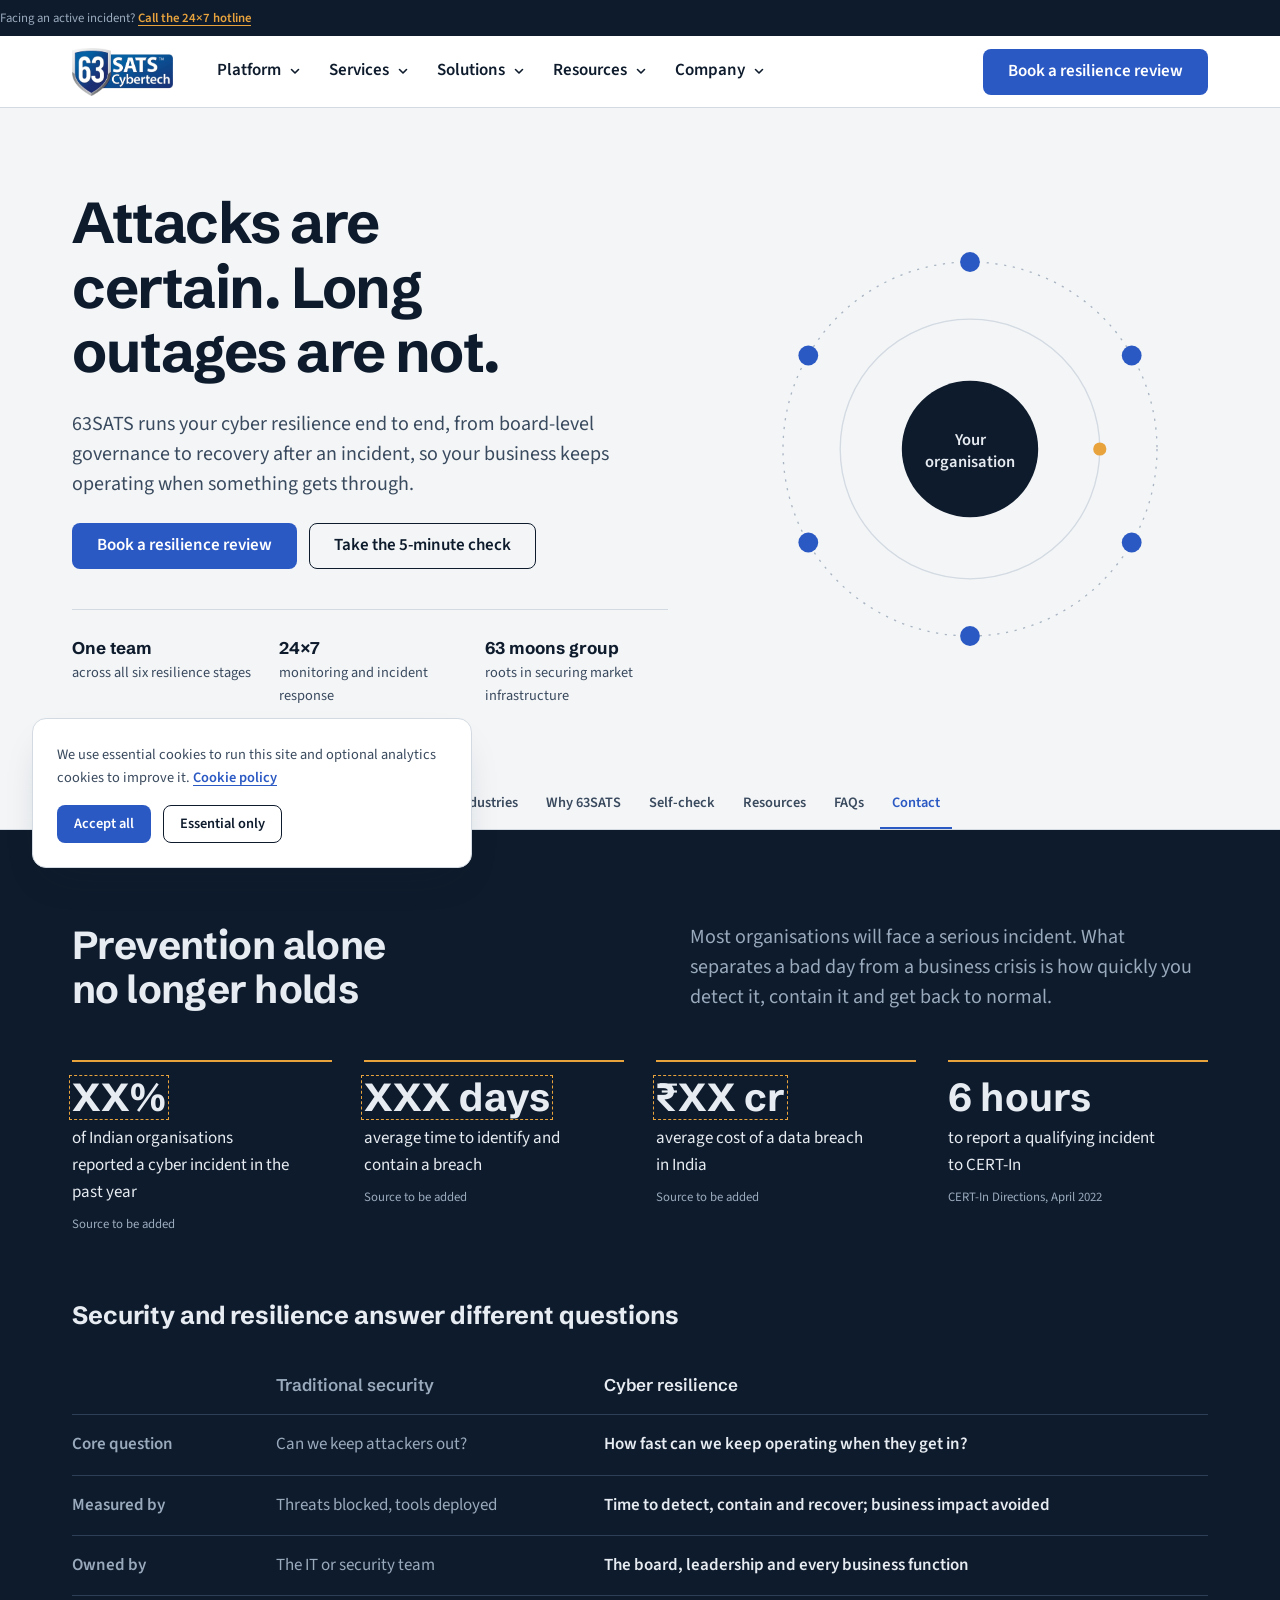
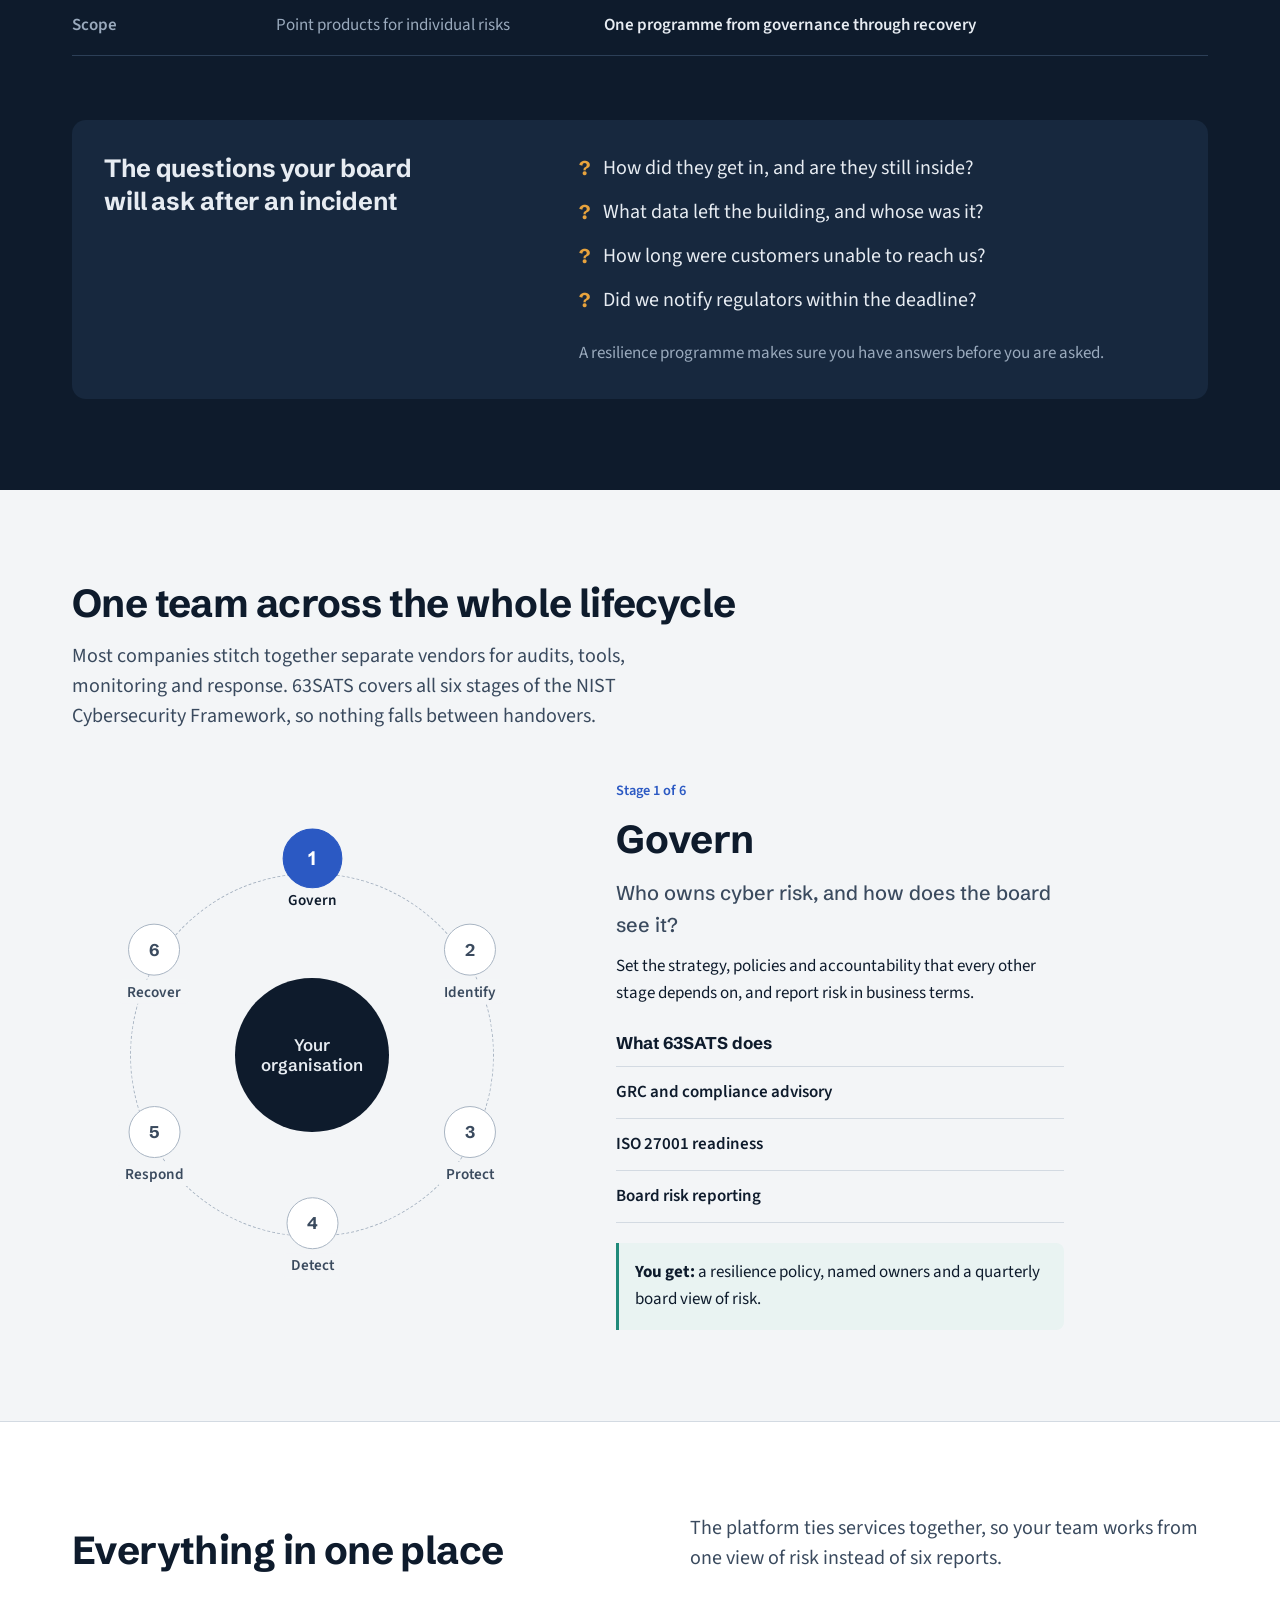
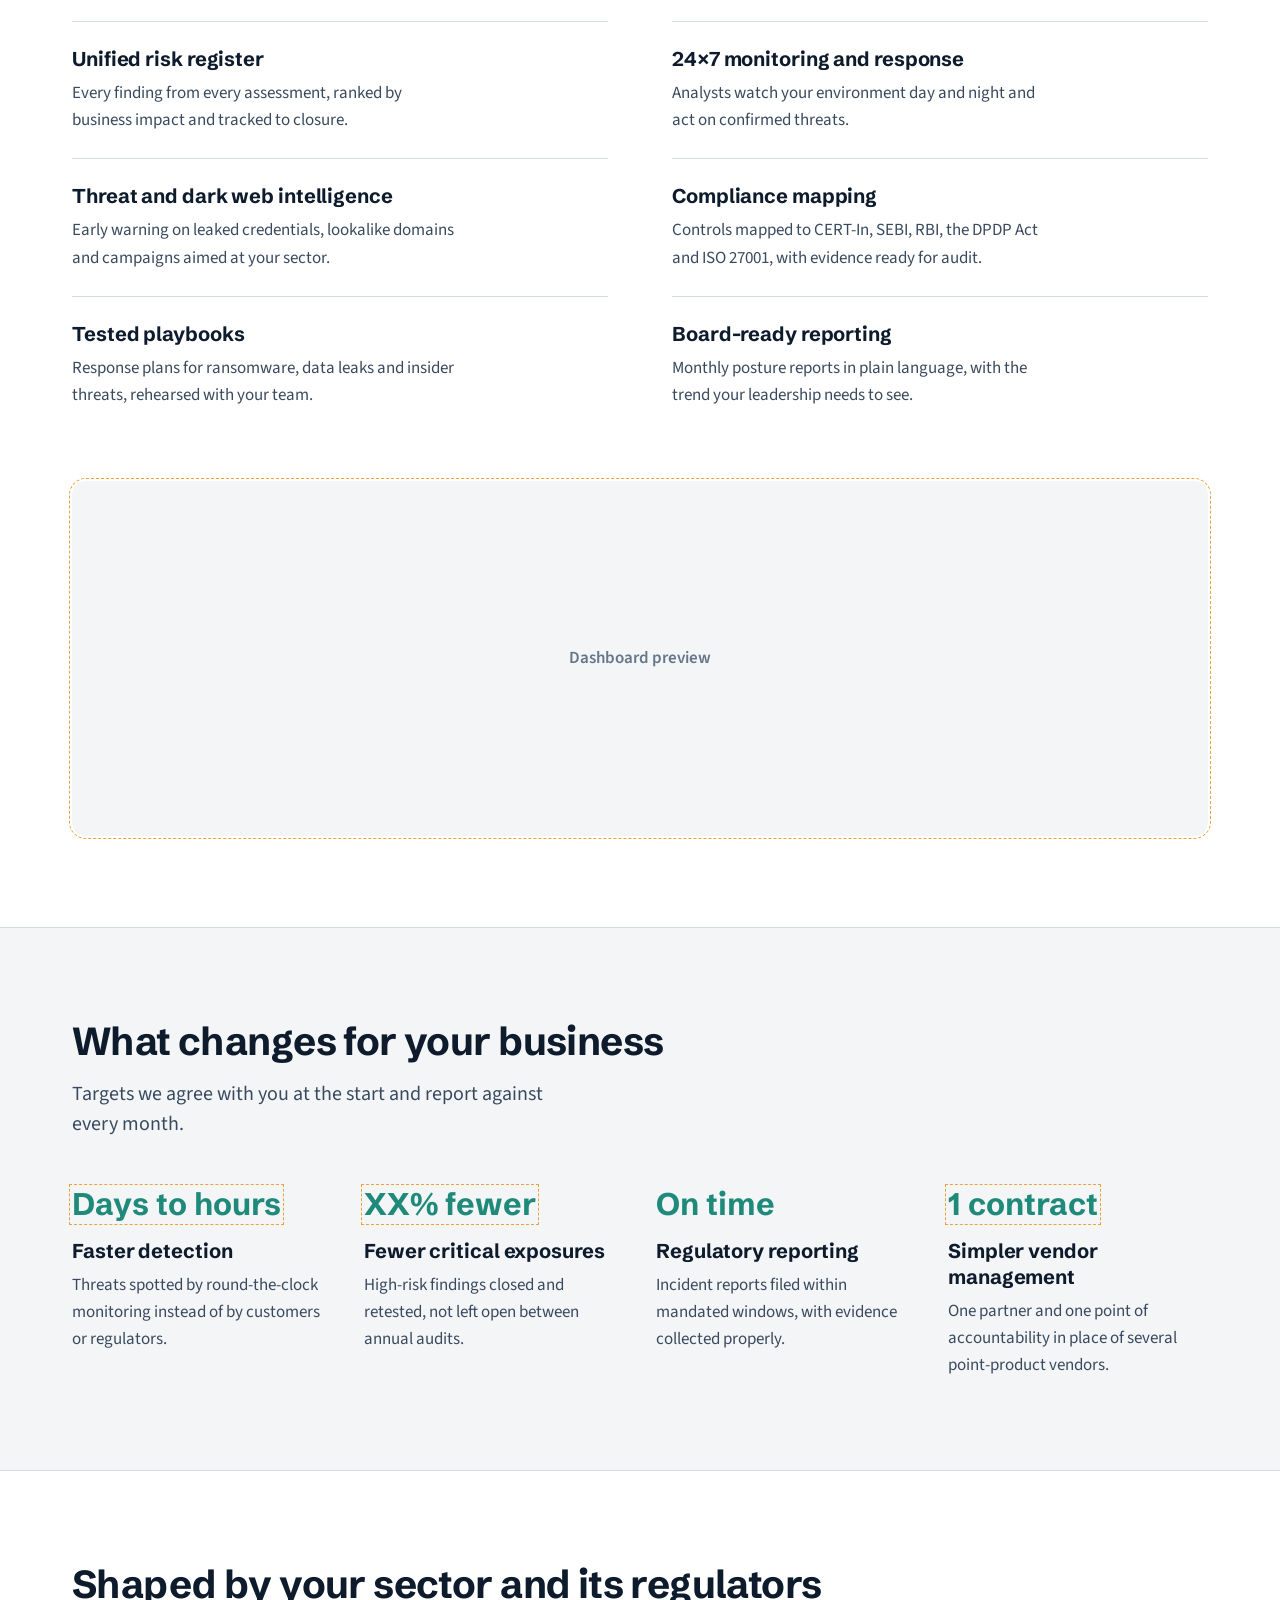
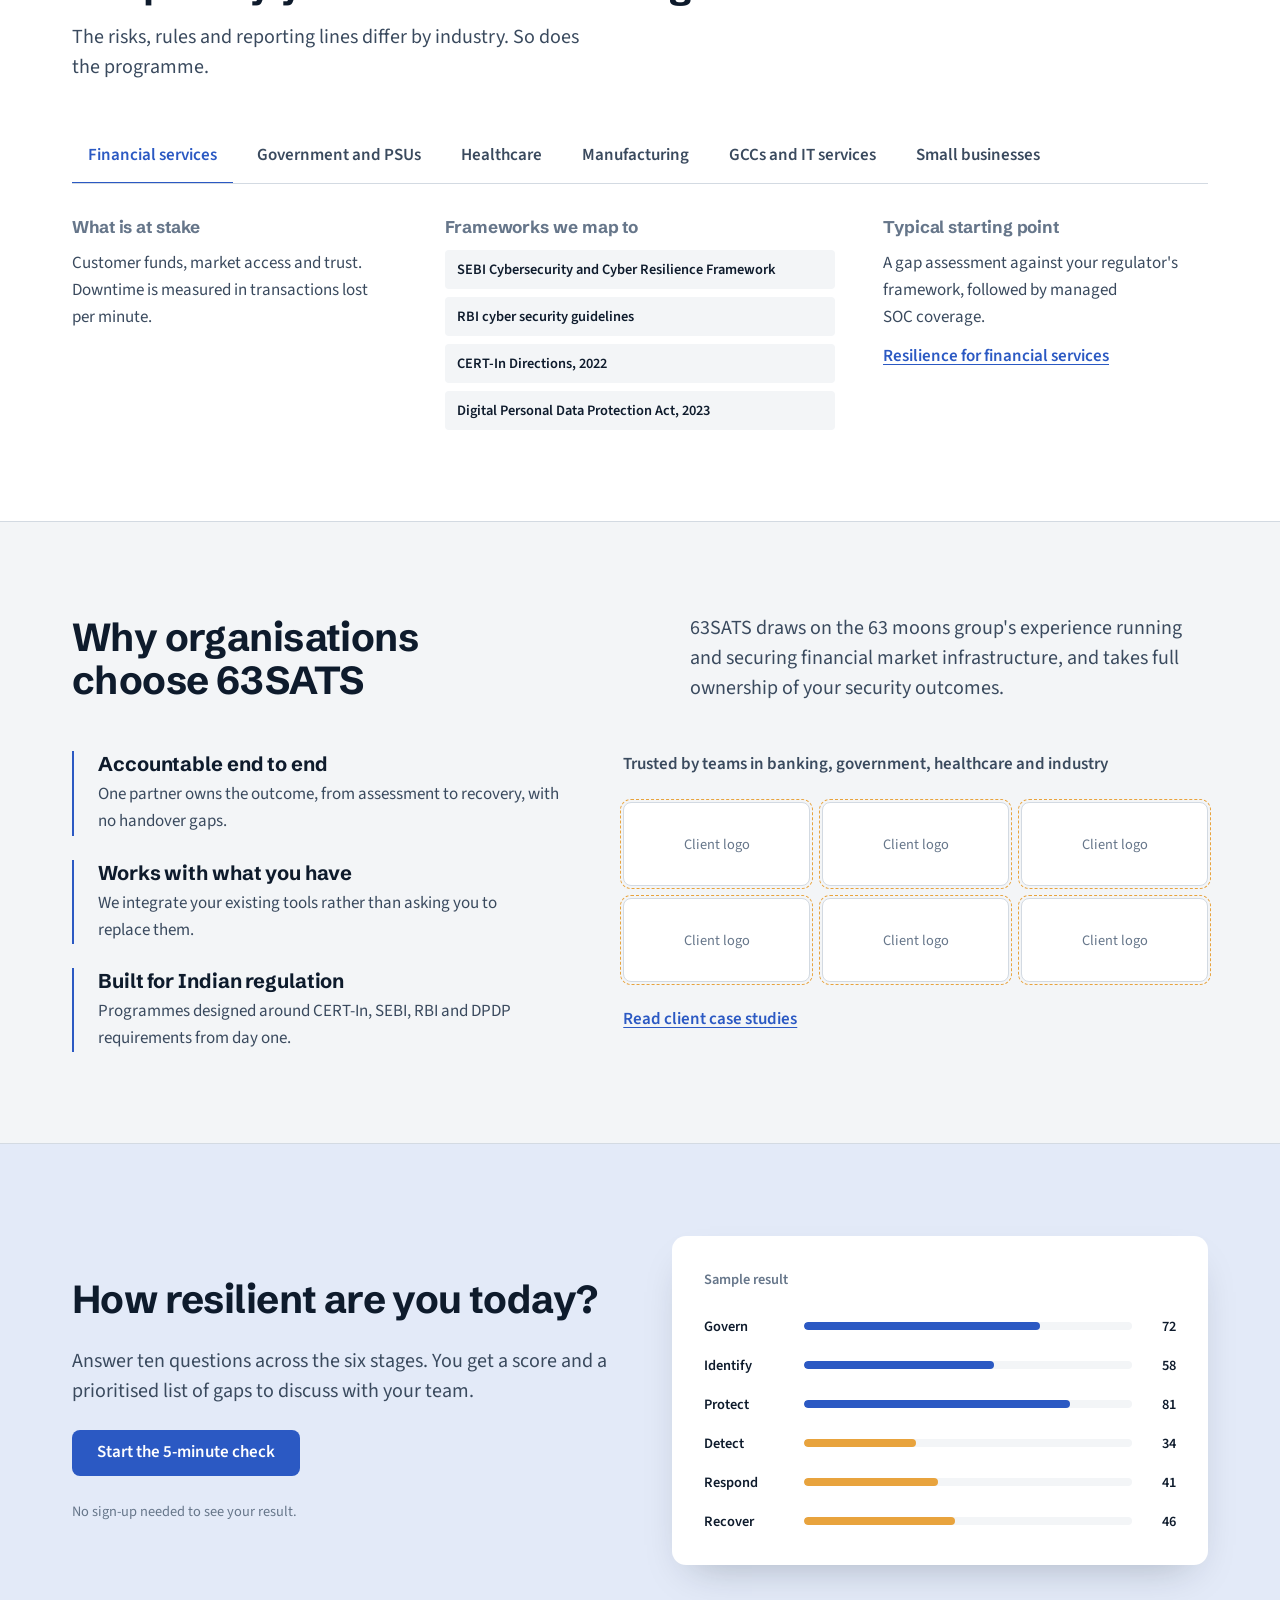
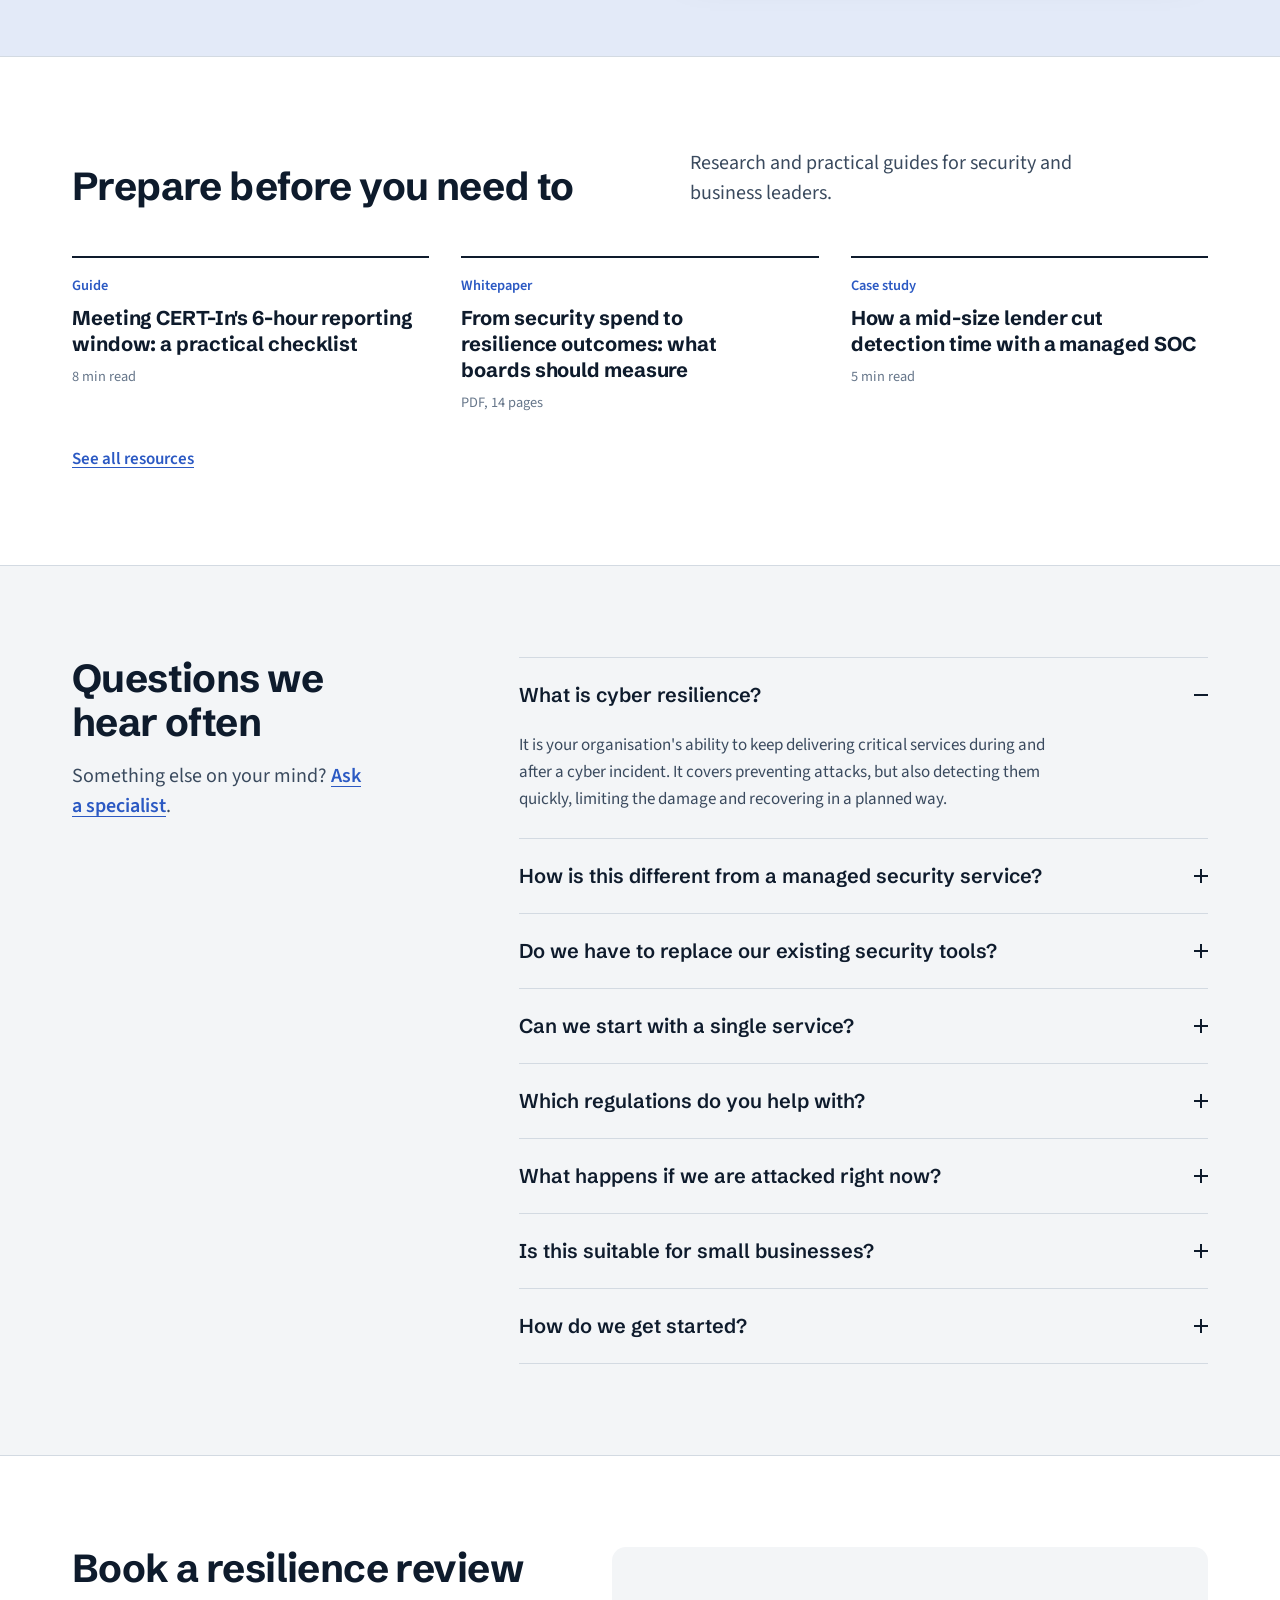
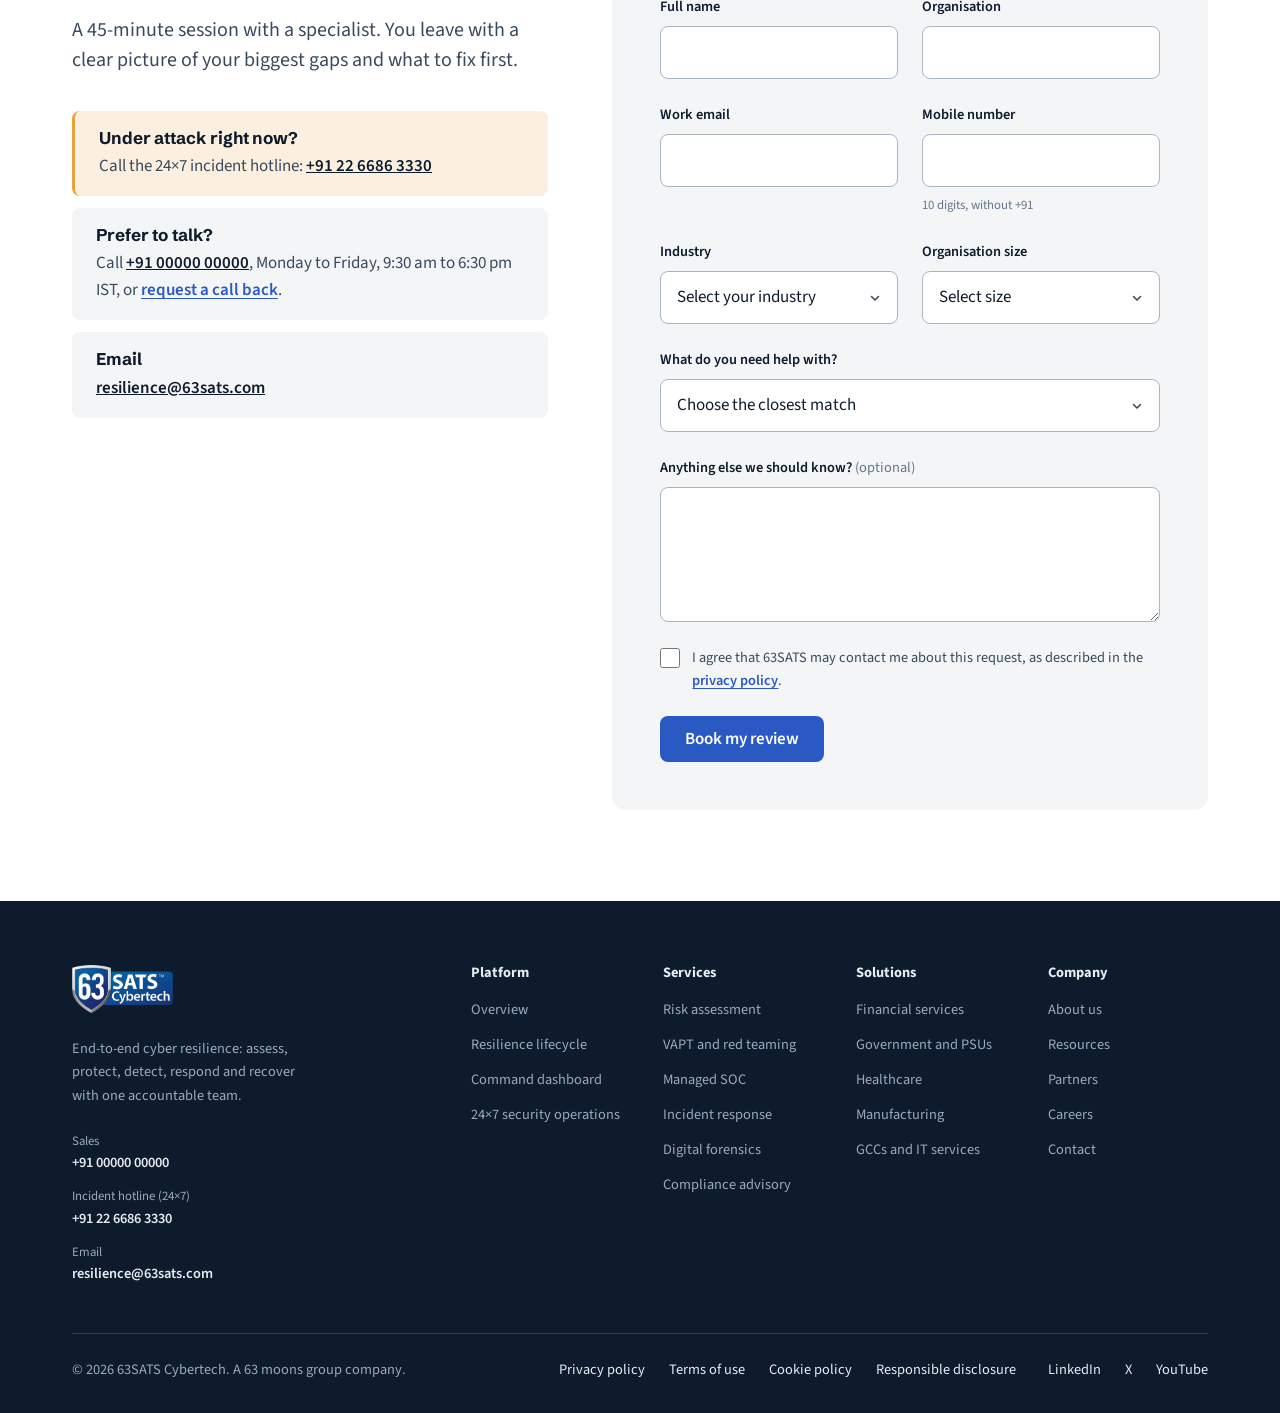
==== commit 39a4541f: "Update header branding and incident hotline - Replace the placeholder brand mark with the 63SATS Cyb" ====
--- a/index.html
+++ b/index.html
@@ -734,7 +734,7 @@
           <ul class="contact__channels" role="list">
             <li class="contact__channel contact__channel--urgent">
               <h3>Under attack right now?</h3>
-              <p>Call the 24×7 incident hotline: <a href="tel:+910000000001">+91 00000 00001</a></p>
+              <p>Call the 24×7 incident hotline: <a href="tel:+912266863330">+91 22 6686 3330</a></p>
             </li>
             <li class="contact__channel">
               <h3>Prefer to talk?</h3>
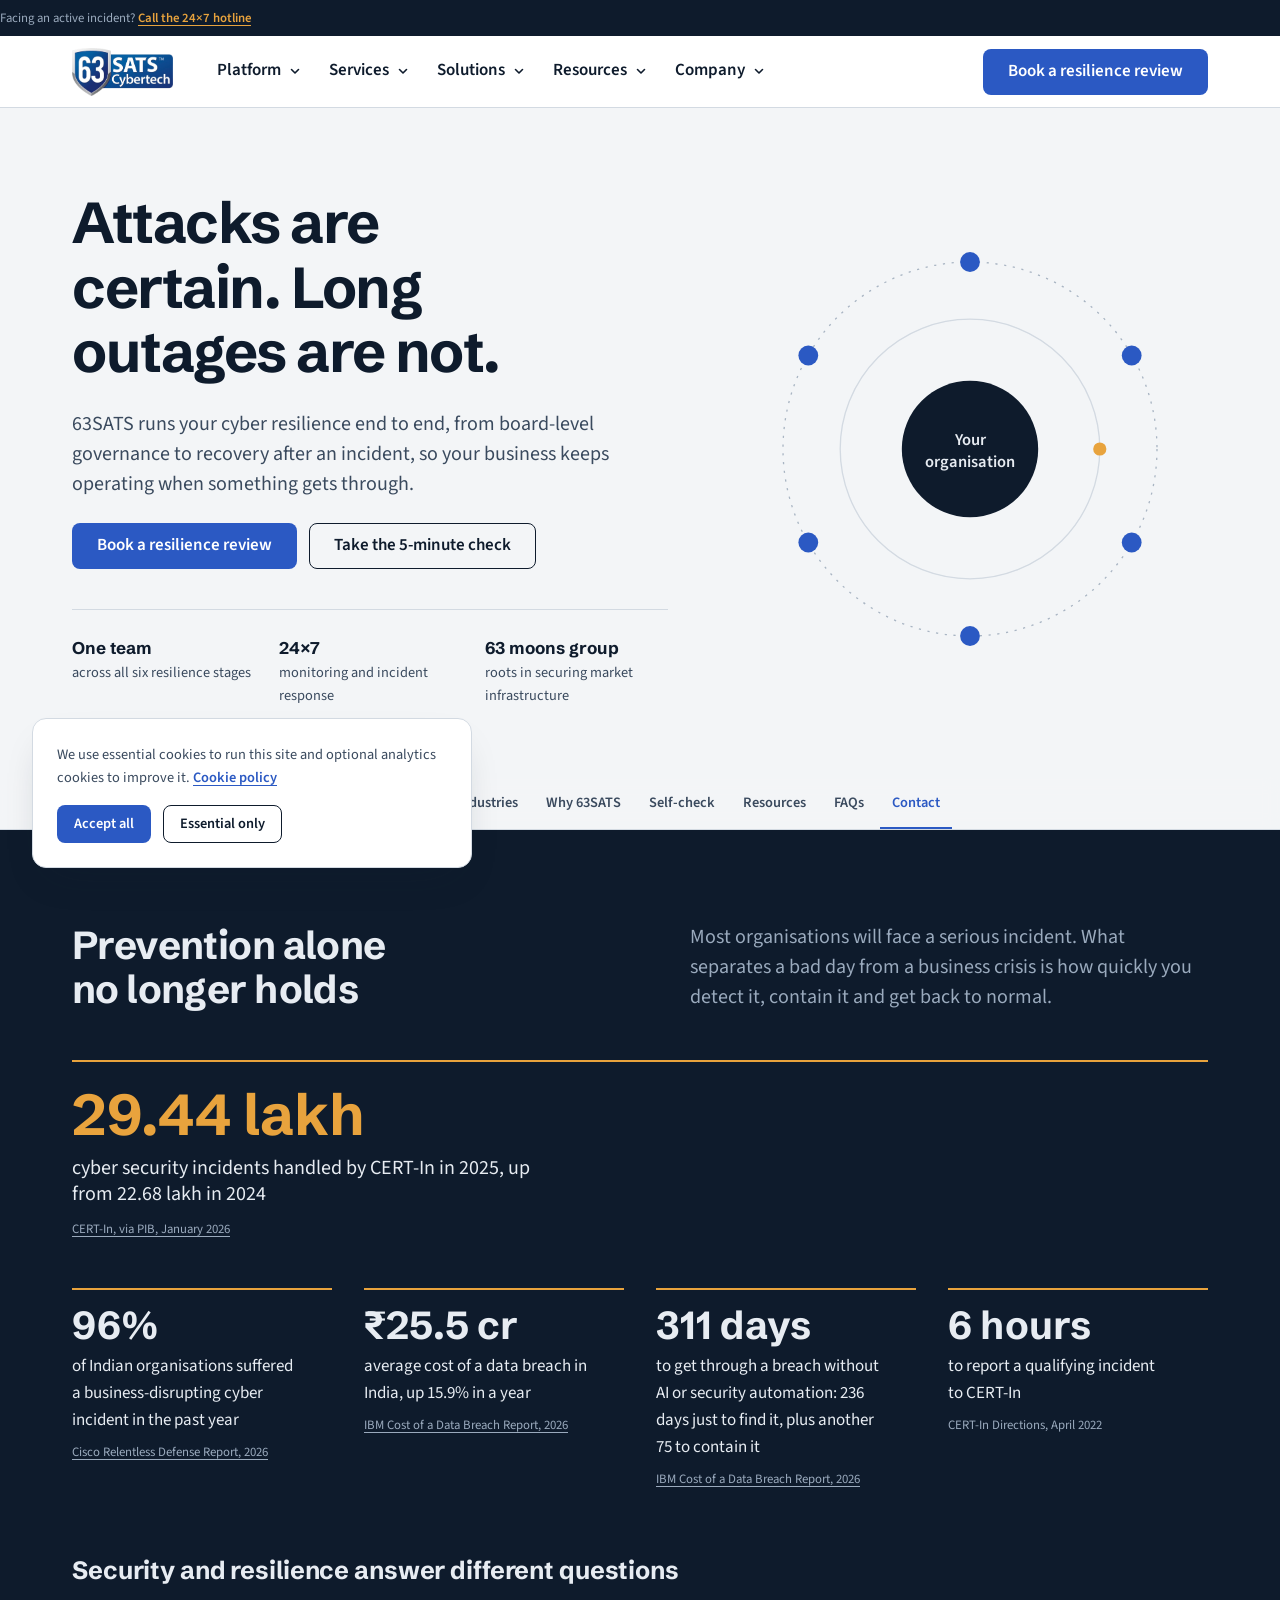
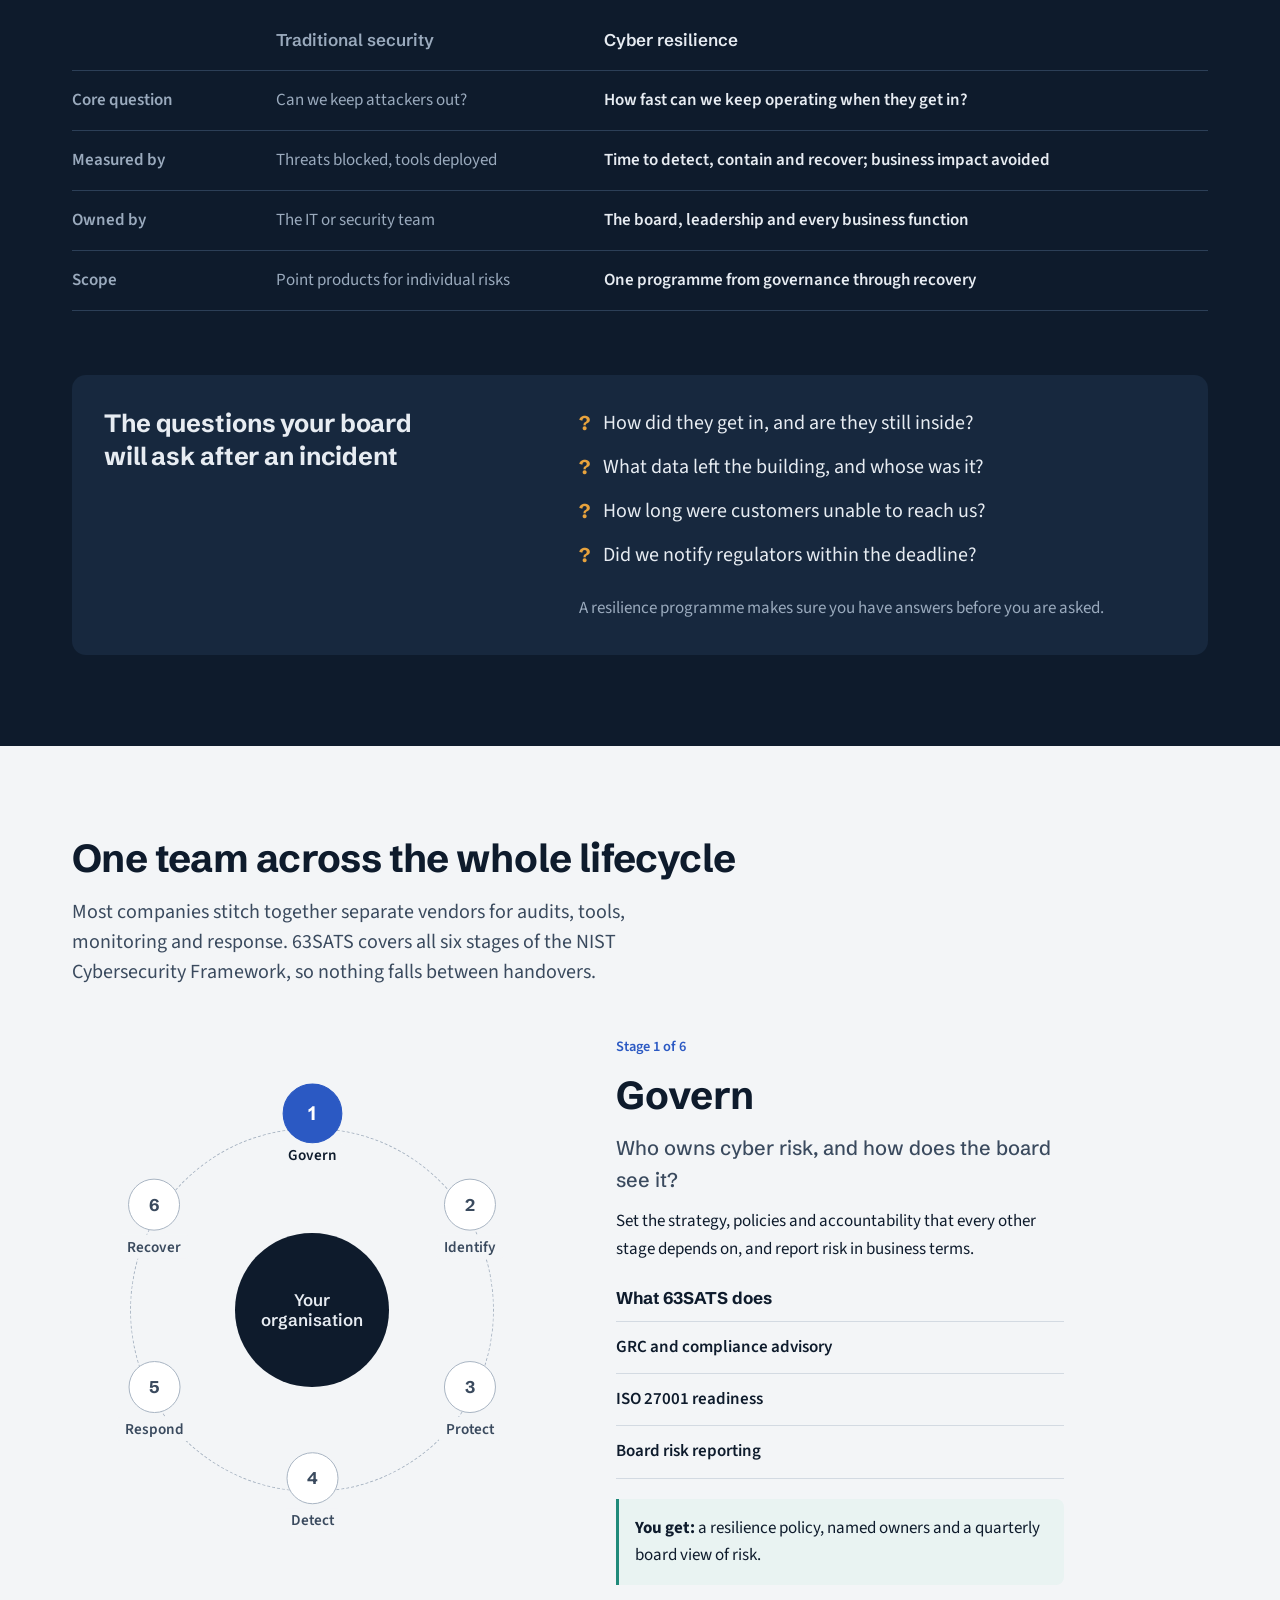
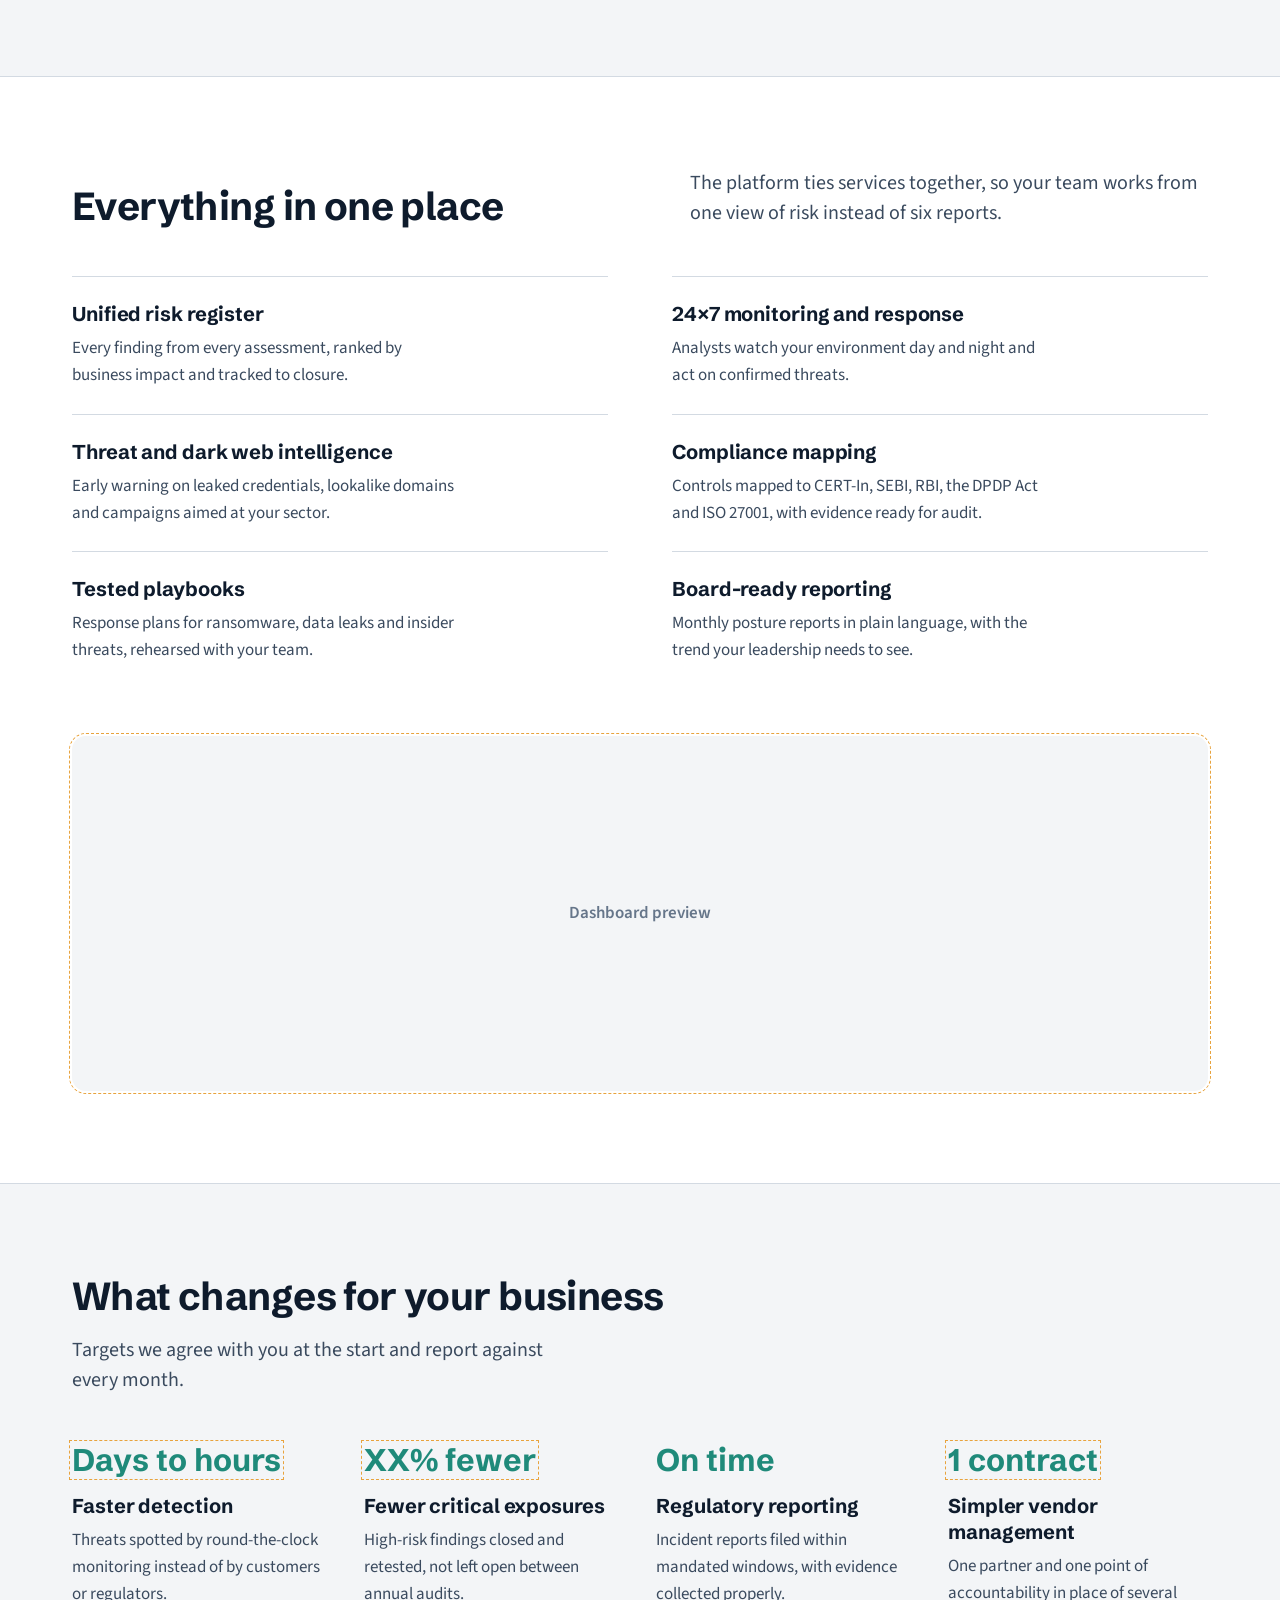
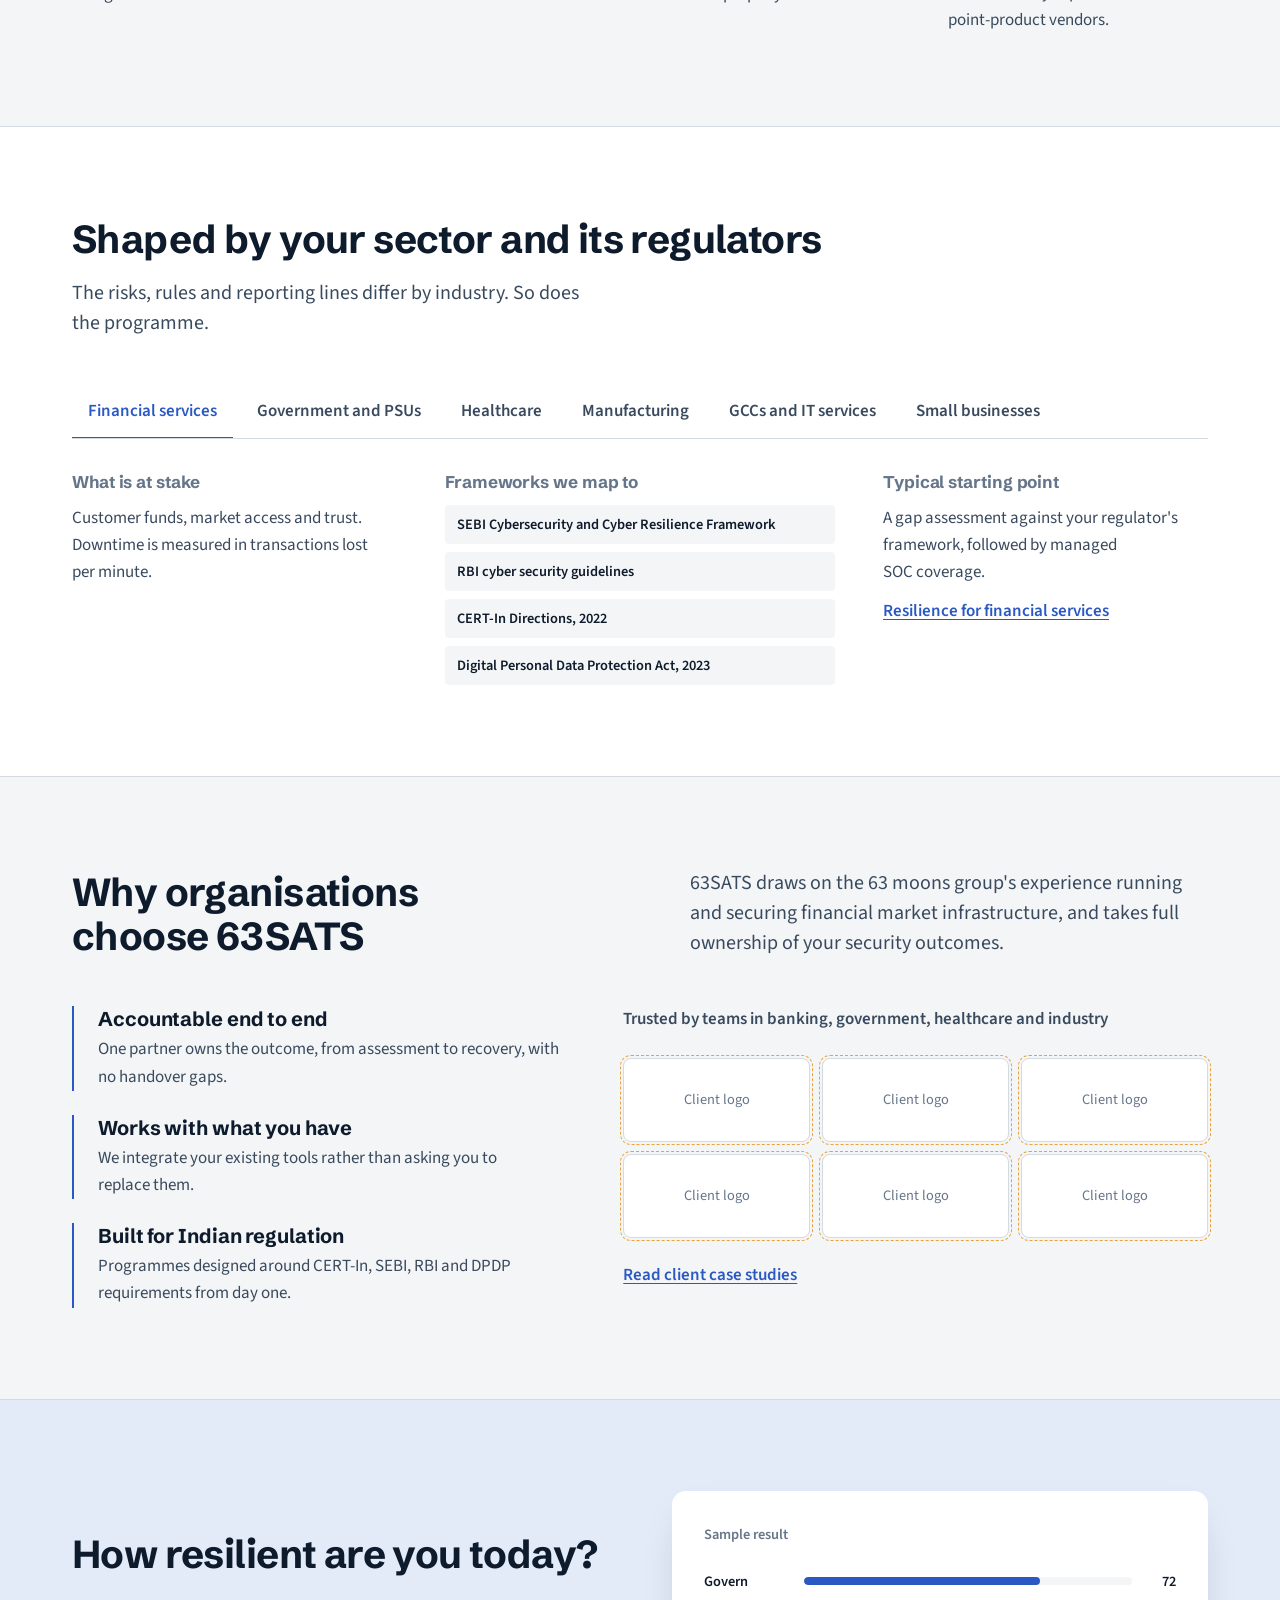
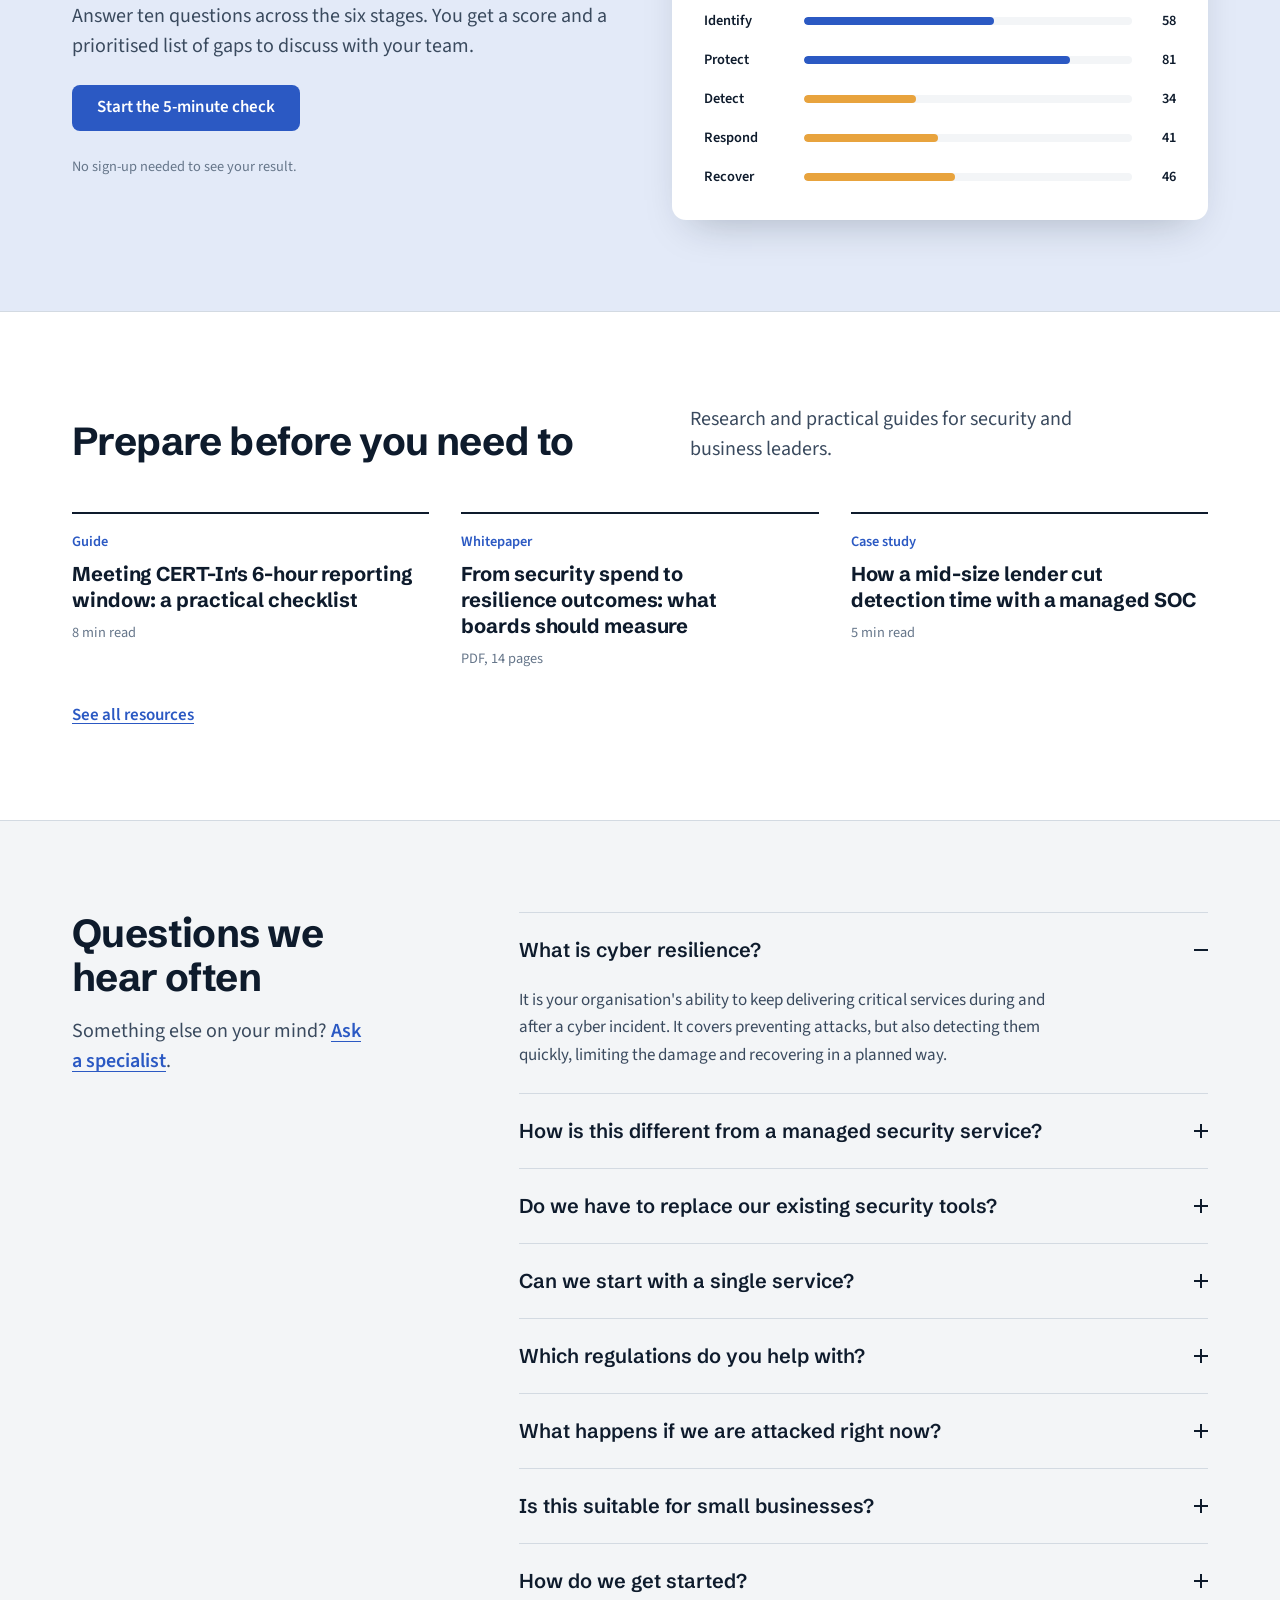
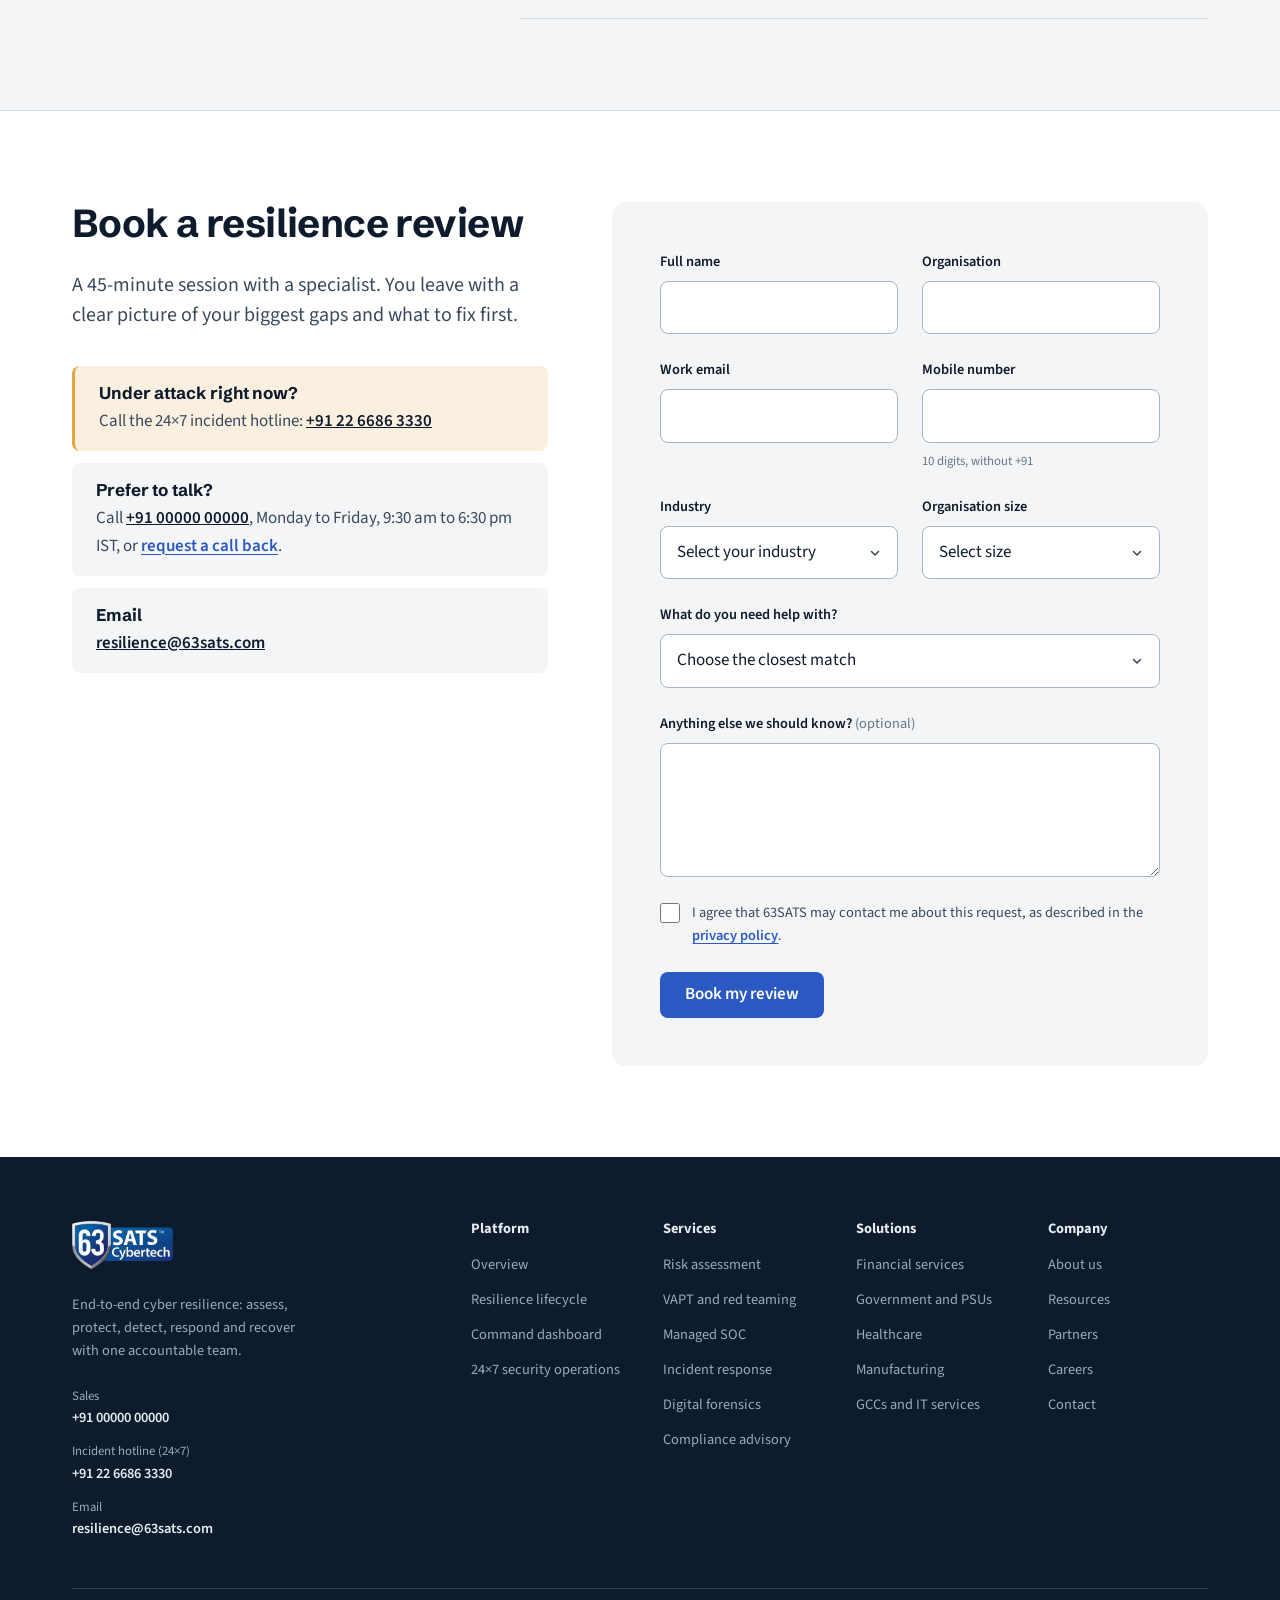
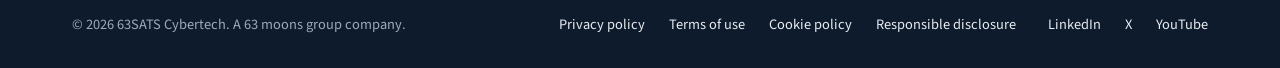
==== commit fb4f9988: "Add sourced statistics to the Why resilience section - Add a 29.44 lakh CERT-In headline stat above " ====
--- a/index.html
+++ b/index.html
@@ -114,22 +114,27 @@
           </p>
         </header>
 
-        <!-- TODO(content): replace with verified statistics and cite each source -->
+        <div class="why__headline-stat">
+          <p class="why__headline-value">29.44 lakh</p>
+          <p class="why__headline-label">cyber security incidents handled by CERT-In in 2025, up from 22.68 lakh in 2024</p>
+          <p class="why__source"><a href="https://static.pib.gov.in/WriteReadData/specificdocs/documents/2026/jan/doc2026123764501.pdf" target="_blank" rel="noopener">CERT-In, via PIB, January 2026</a></p>
+        </div>
+
         <ul class="why__stats" role="list">
           <li class="why__stat">
-            <p class="why__value placeholder">XX%</p>
-            <p class="why__label">of Indian organisations reported a cyber incident in the past year</p>
-            <p class="why__source">Source to be added</p>
+            <p class="why__value">96%</p>
+            <p class="why__label">of Indian organisations suffered a business-disrupting cyber incident in the past year</p>
+            <p class="why__source"><a href="https://www.cisco.com/c/m/en_us/solutions/security/cybersecurity-reports/relentless-defense-report.html" target="_blank" rel="noopener">Cisco Relentless Defense Report, 2026</a></p>
           </li>
           <li class="why__stat">
-            <p class="why__value placeholder">XXX days</p>
-            <p class="why__label">average time to identify and contain a breach</p>
-            <p class="why__source">Source to be added</p>
+            <p class="why__value">₹25.5 cr</p>
+            <p class="why__label">average cost of a data breach in India, up 15.9% in a year</p>
+            <p class="why__source"><a href="https://in.newsroom.ibm.com/India-Records-its-Highest-Average-Cost-of-a-Data-Breach-2026" target="_blank" rel="noopener">IBM Cost of a Data Breach Report, 2026</a></p>
           </li>
           <li class="why__stat">
-            <p class="why__value placeholder">₹XX cr</p>
-            <p class="why__label">average cost of a data breach in India</p>
-            <p class="why__source">Source to be added</p>
+            <p class="why__value">311 days</p>
+            <p class="why__label">to get through a breach without AI or security automation: 236 days just to find it, plus another 75 to contain it</p>
+            <p class="why__source"><a href="https://in.newsroom.ibm.com/India-Records-its-Highest-Average-Cost-of-a-Data-Breach-2026" target="_blank" rel="noopener">IBM Cost of a Data Breach Report, 2026</a></p>
           </li>
           <li class="why__stat">
             <p class="why__value">6 hours</p>
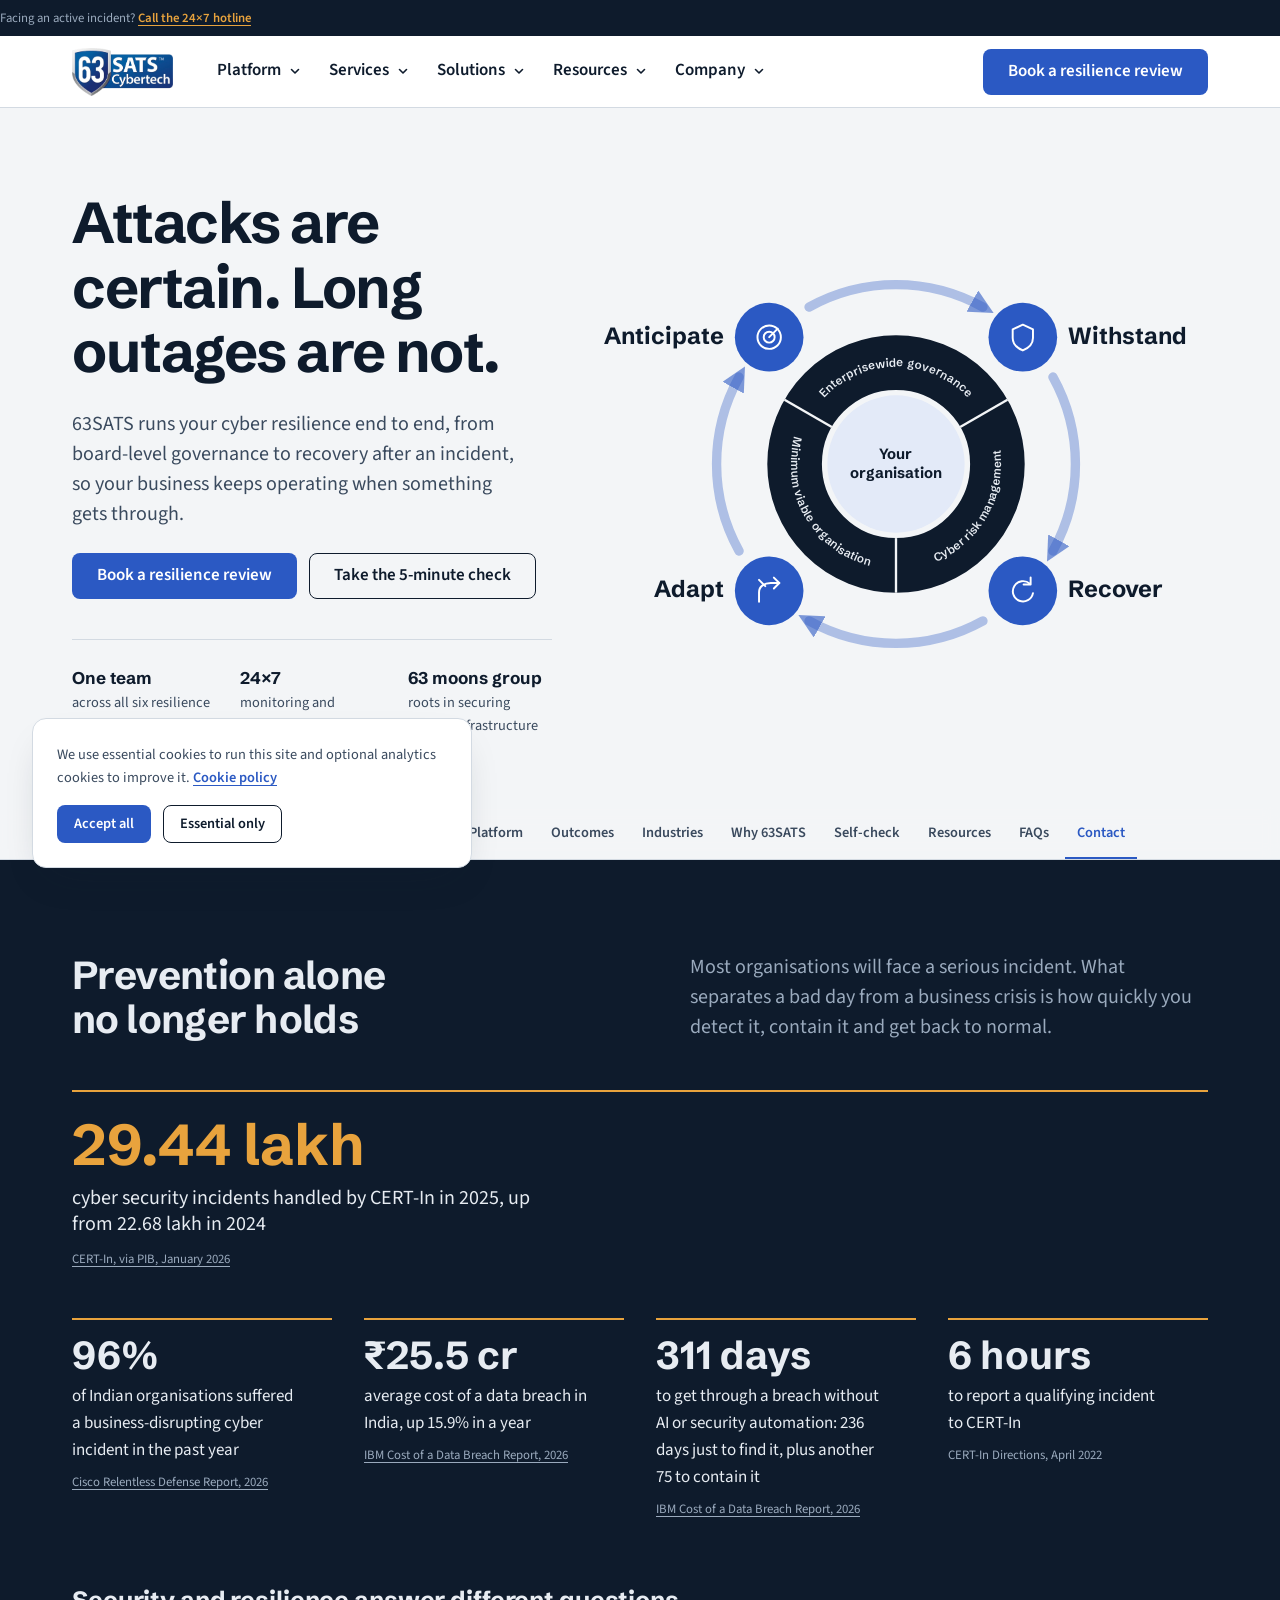
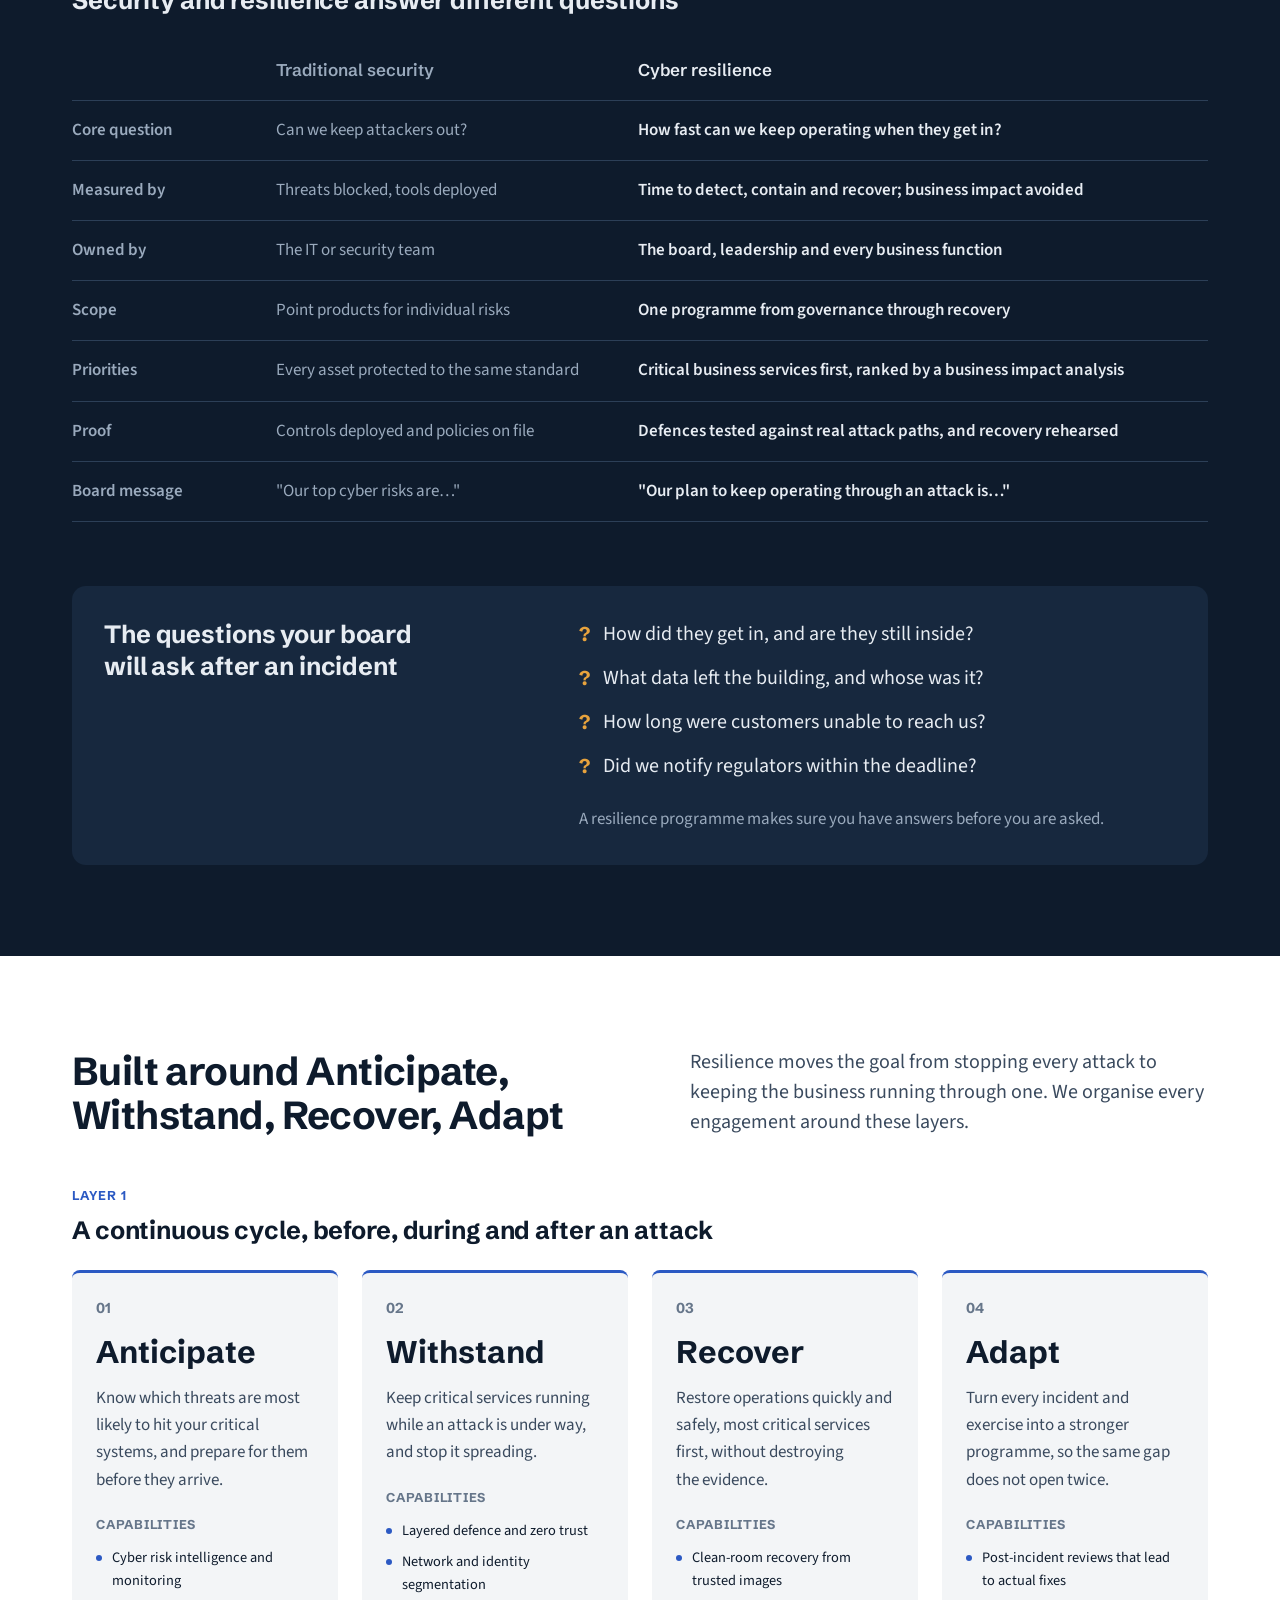
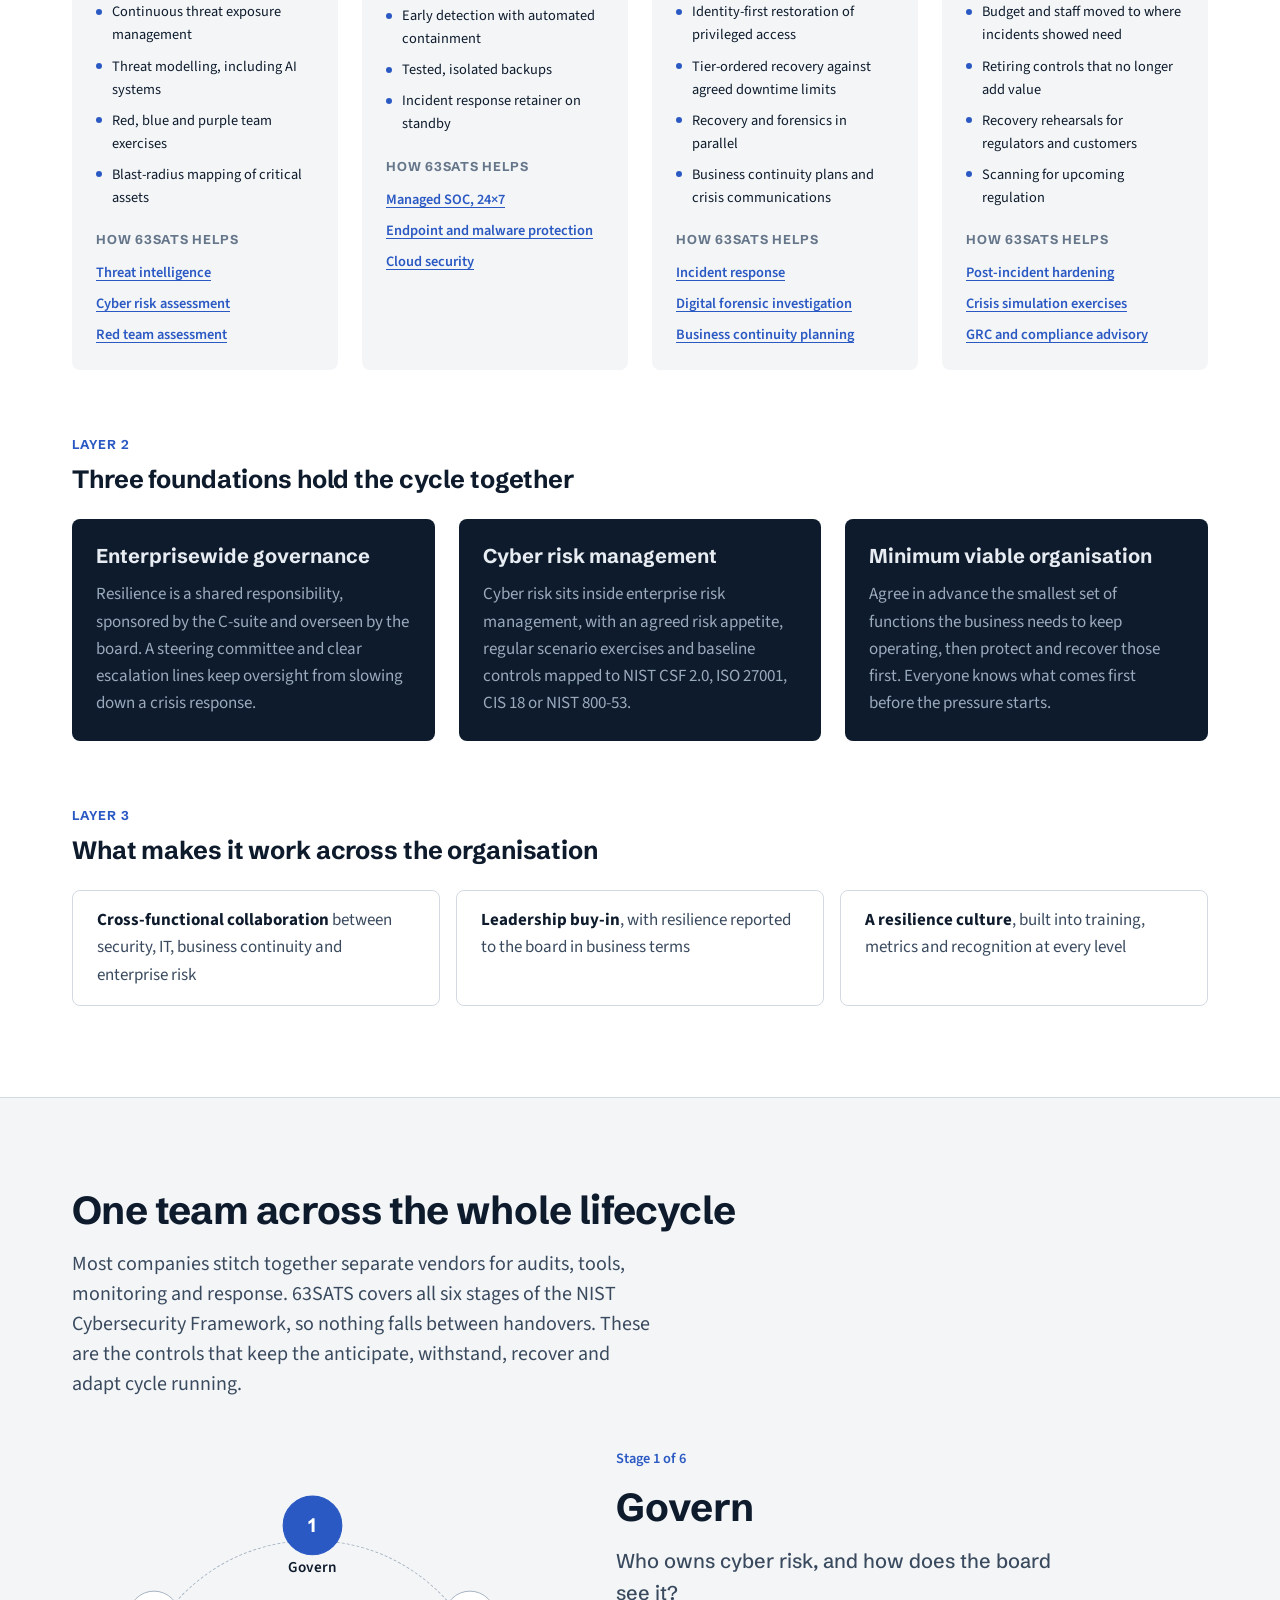
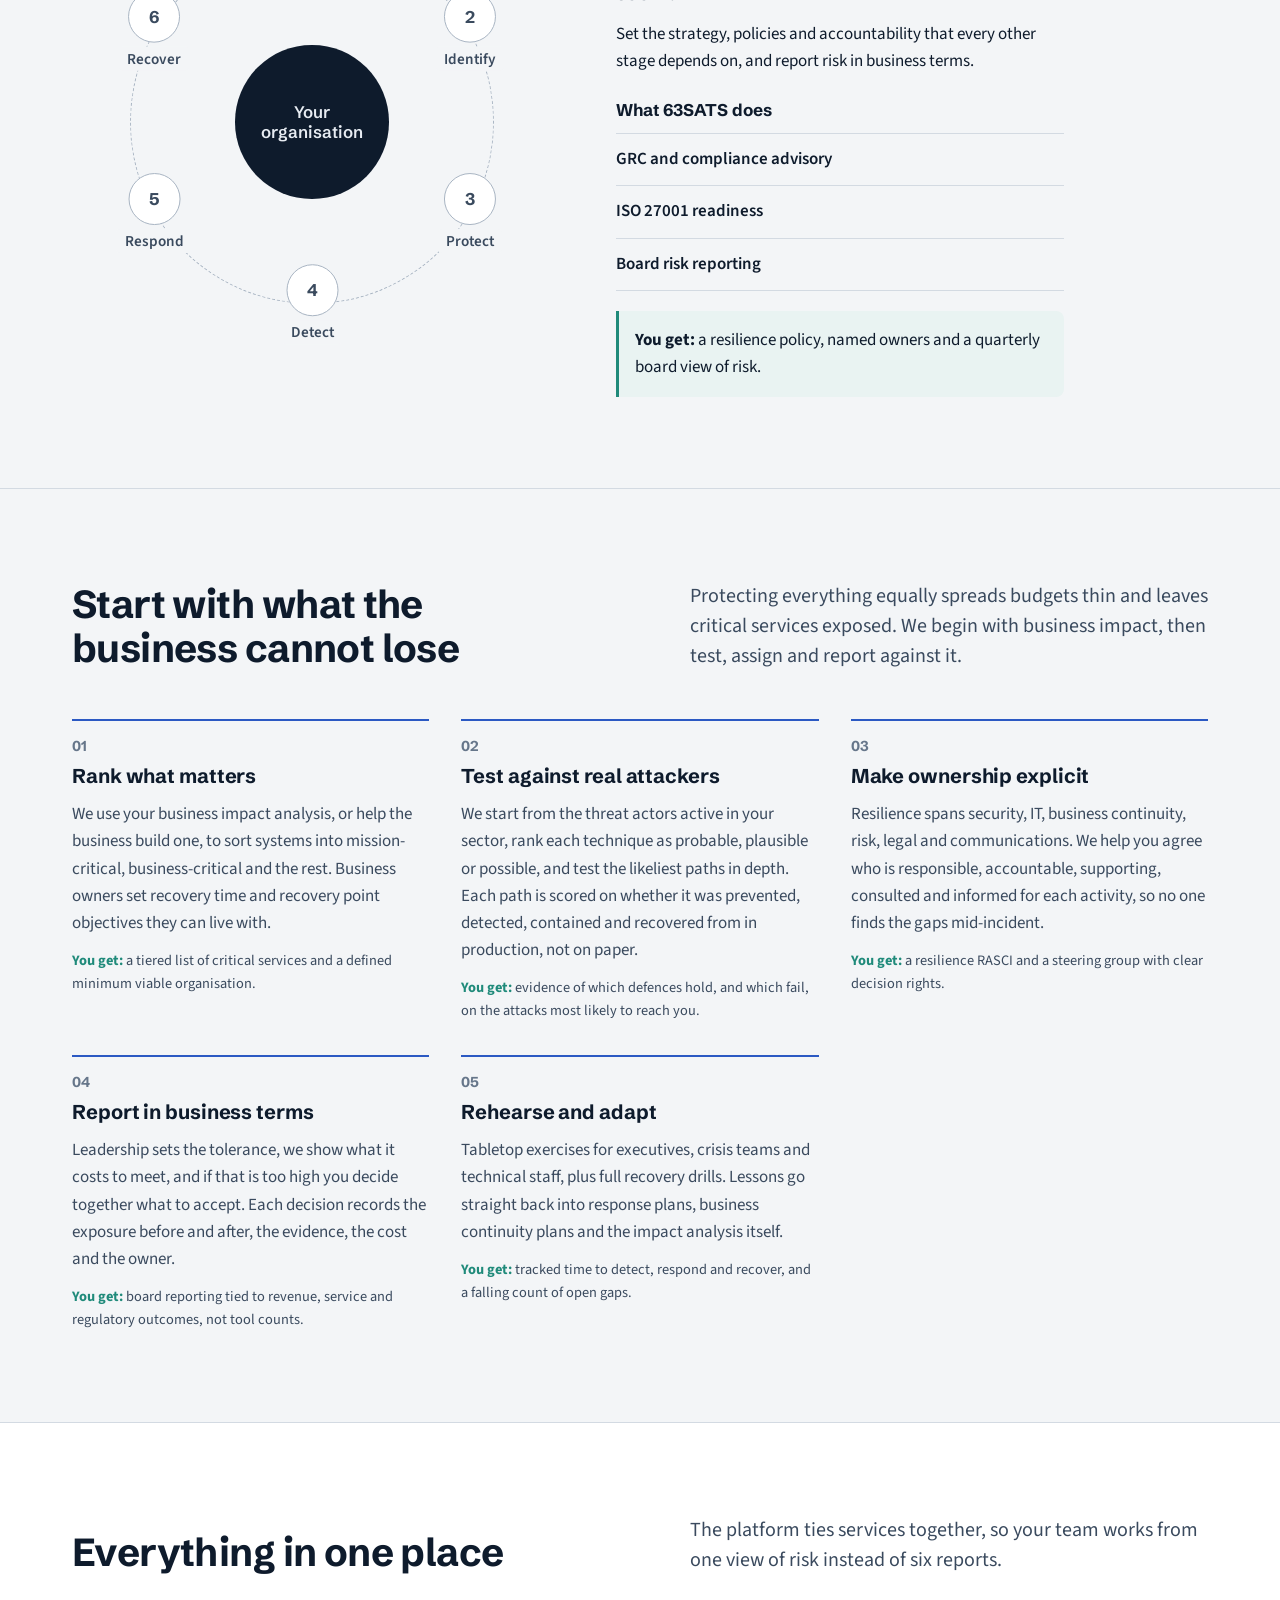
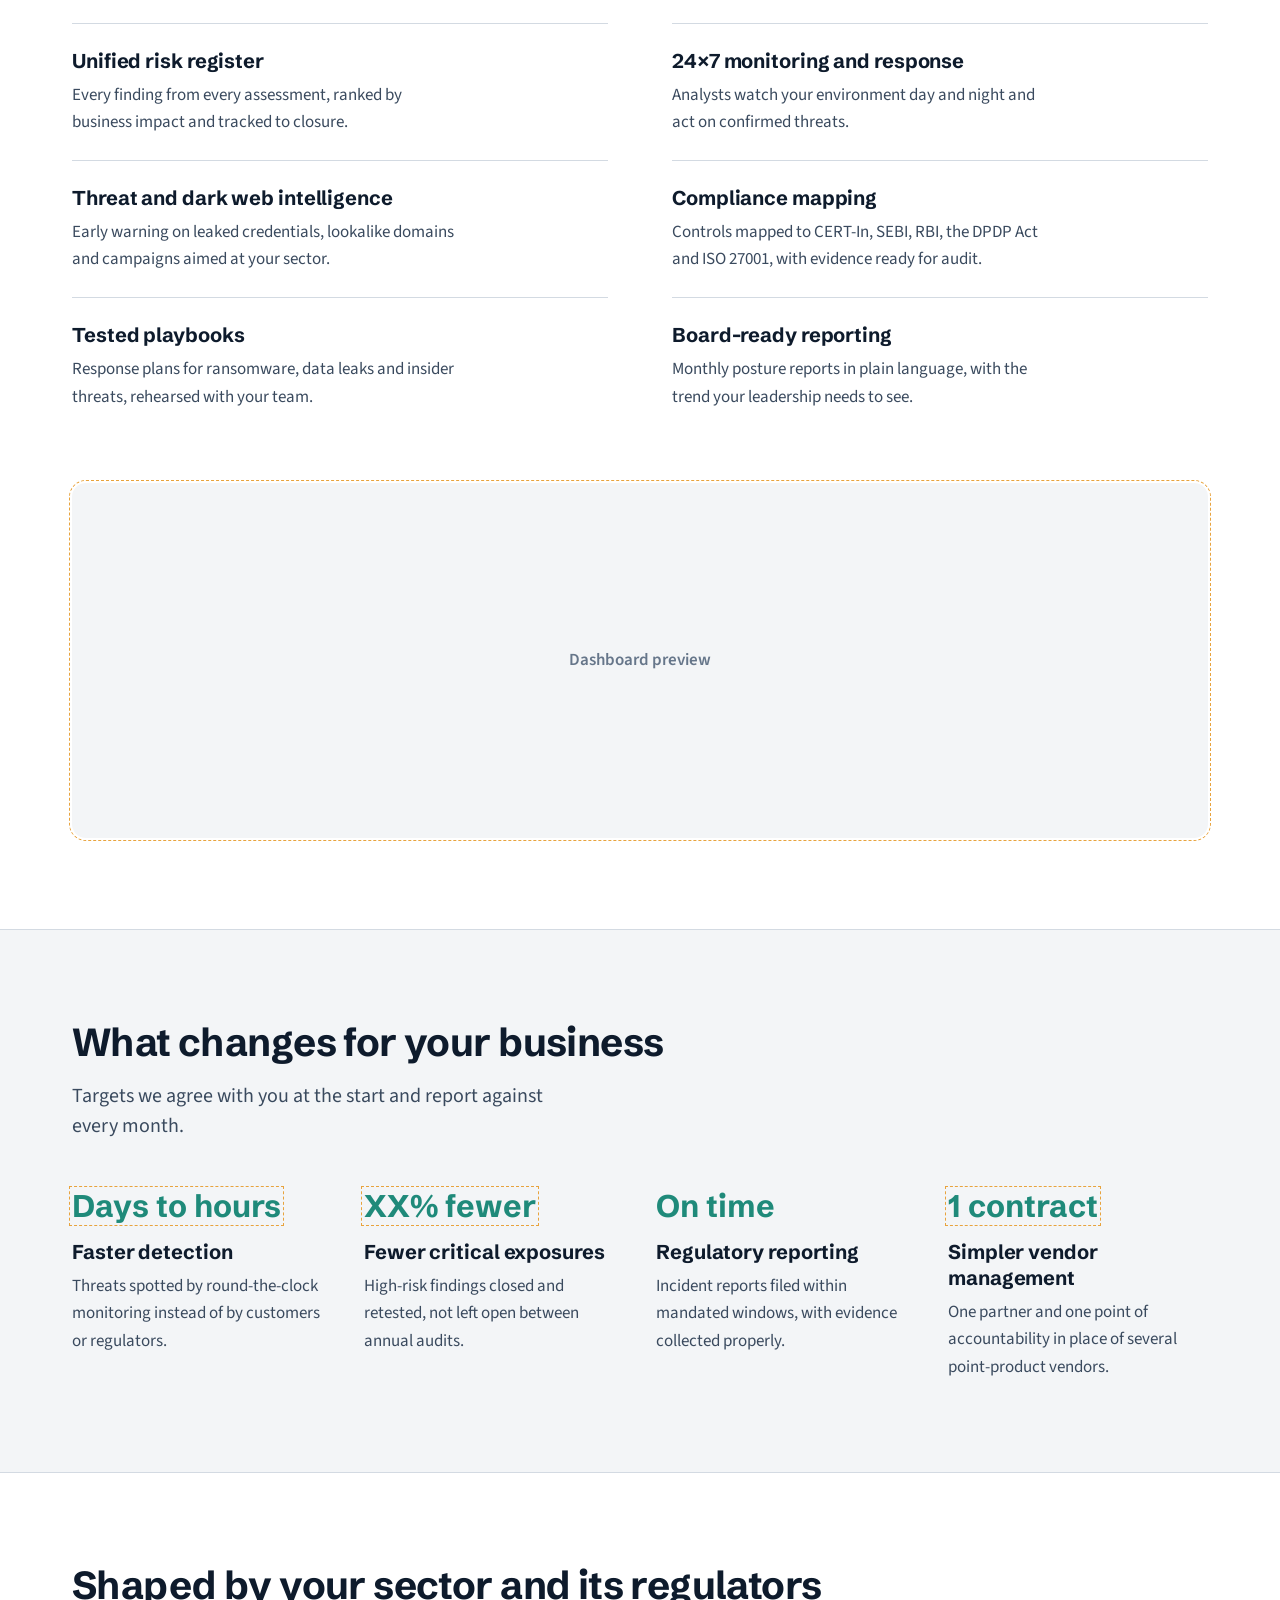
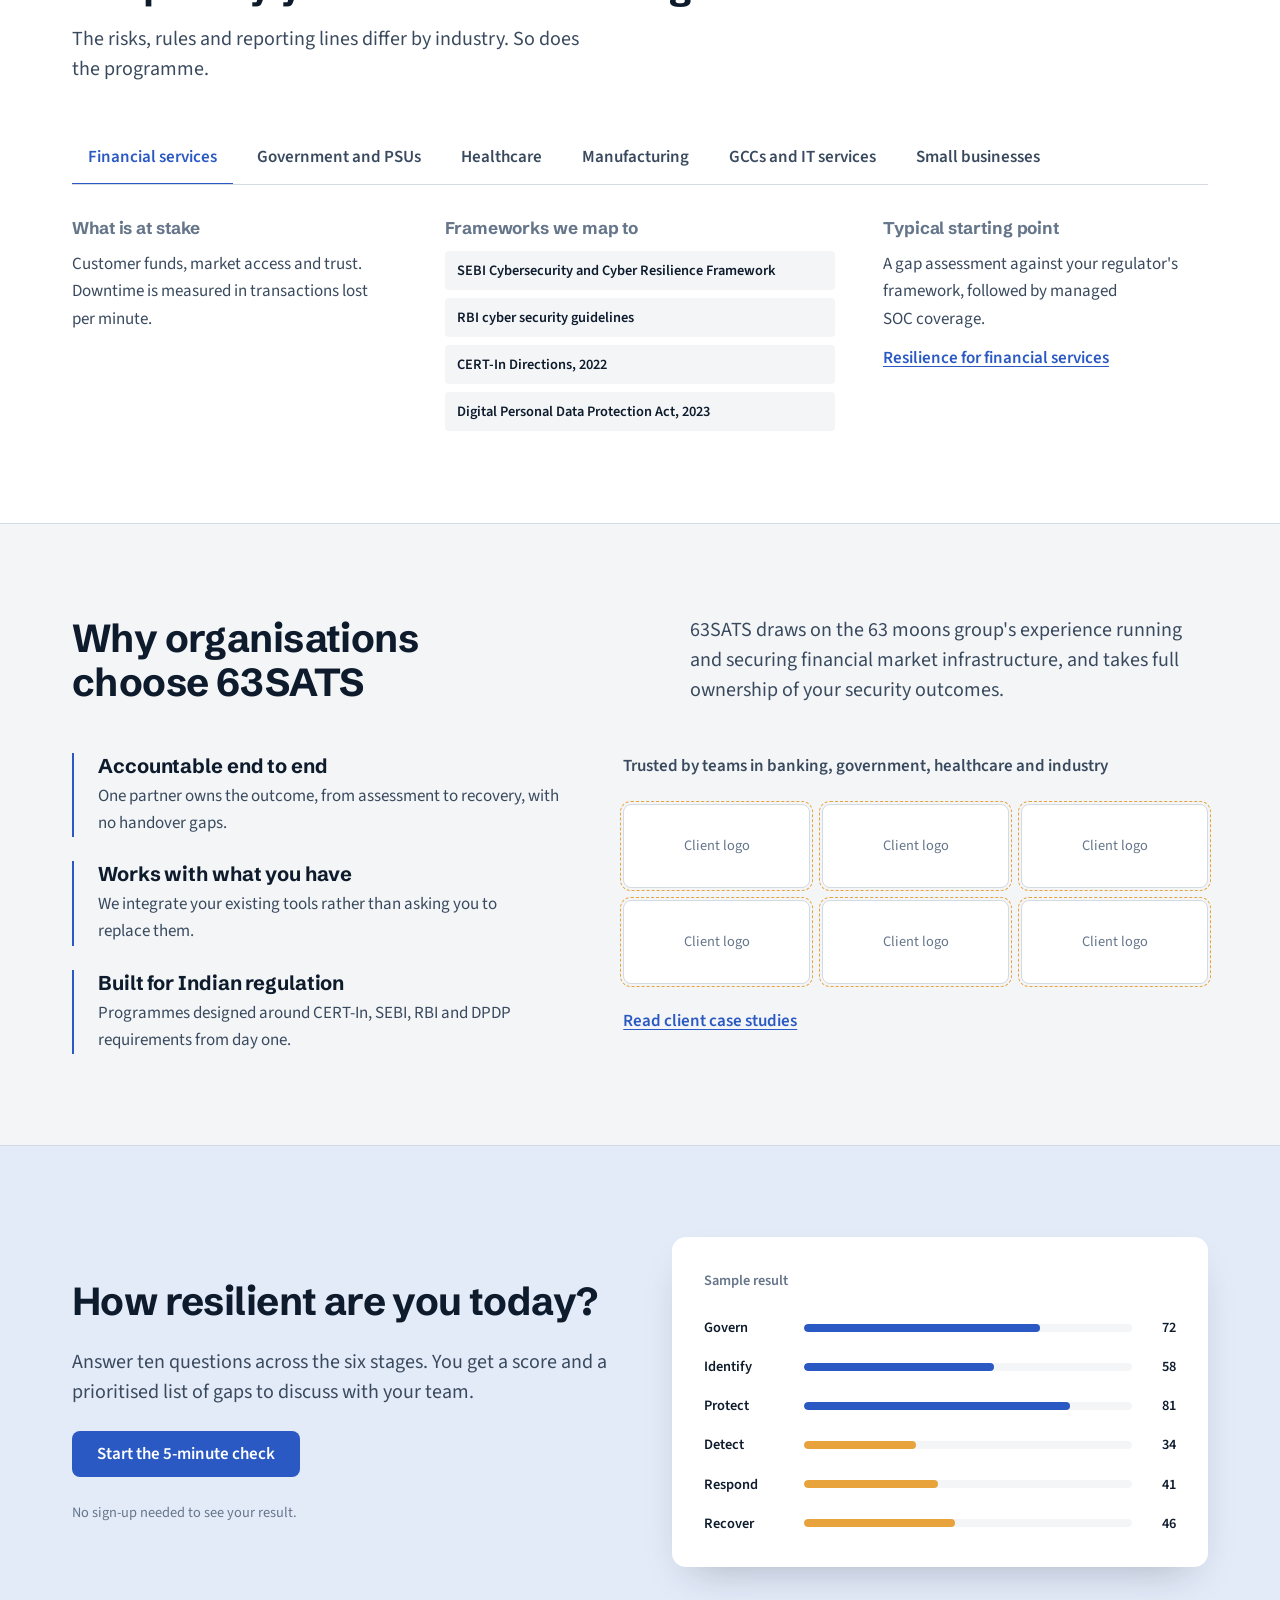
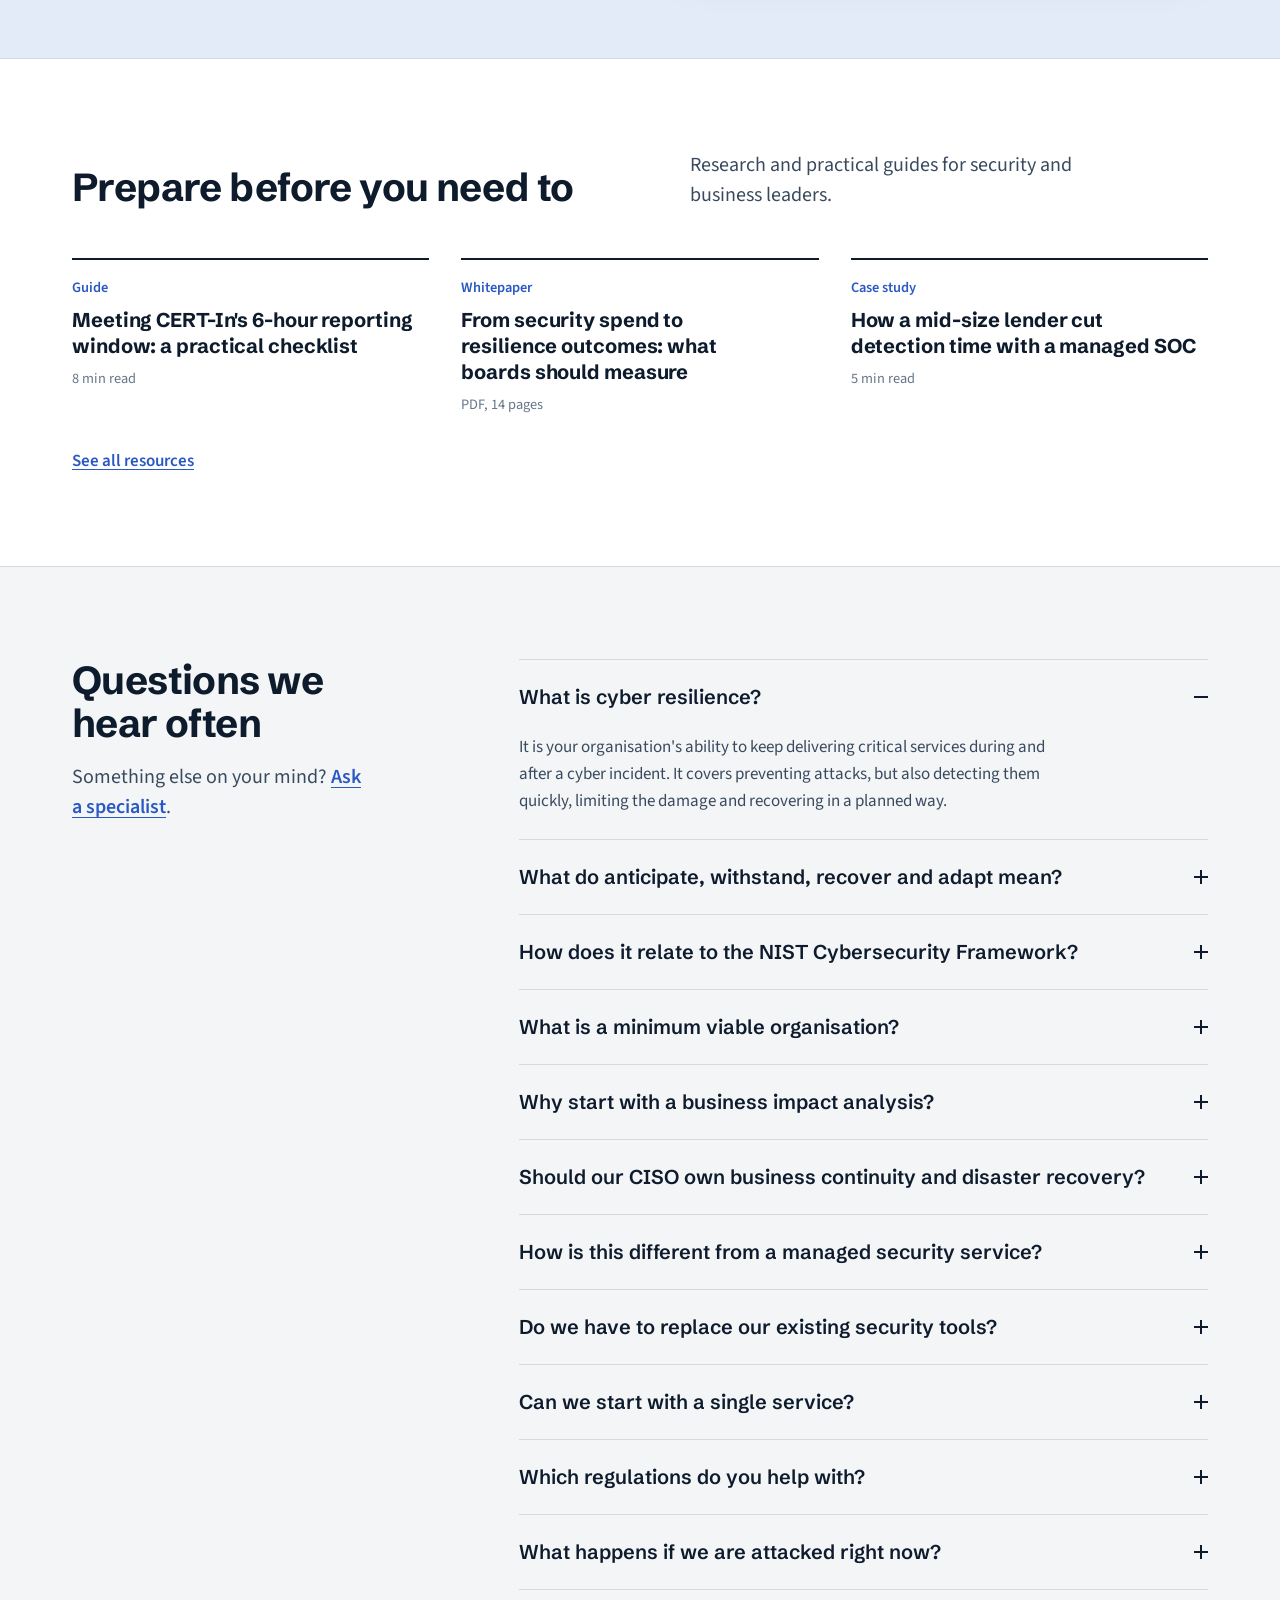
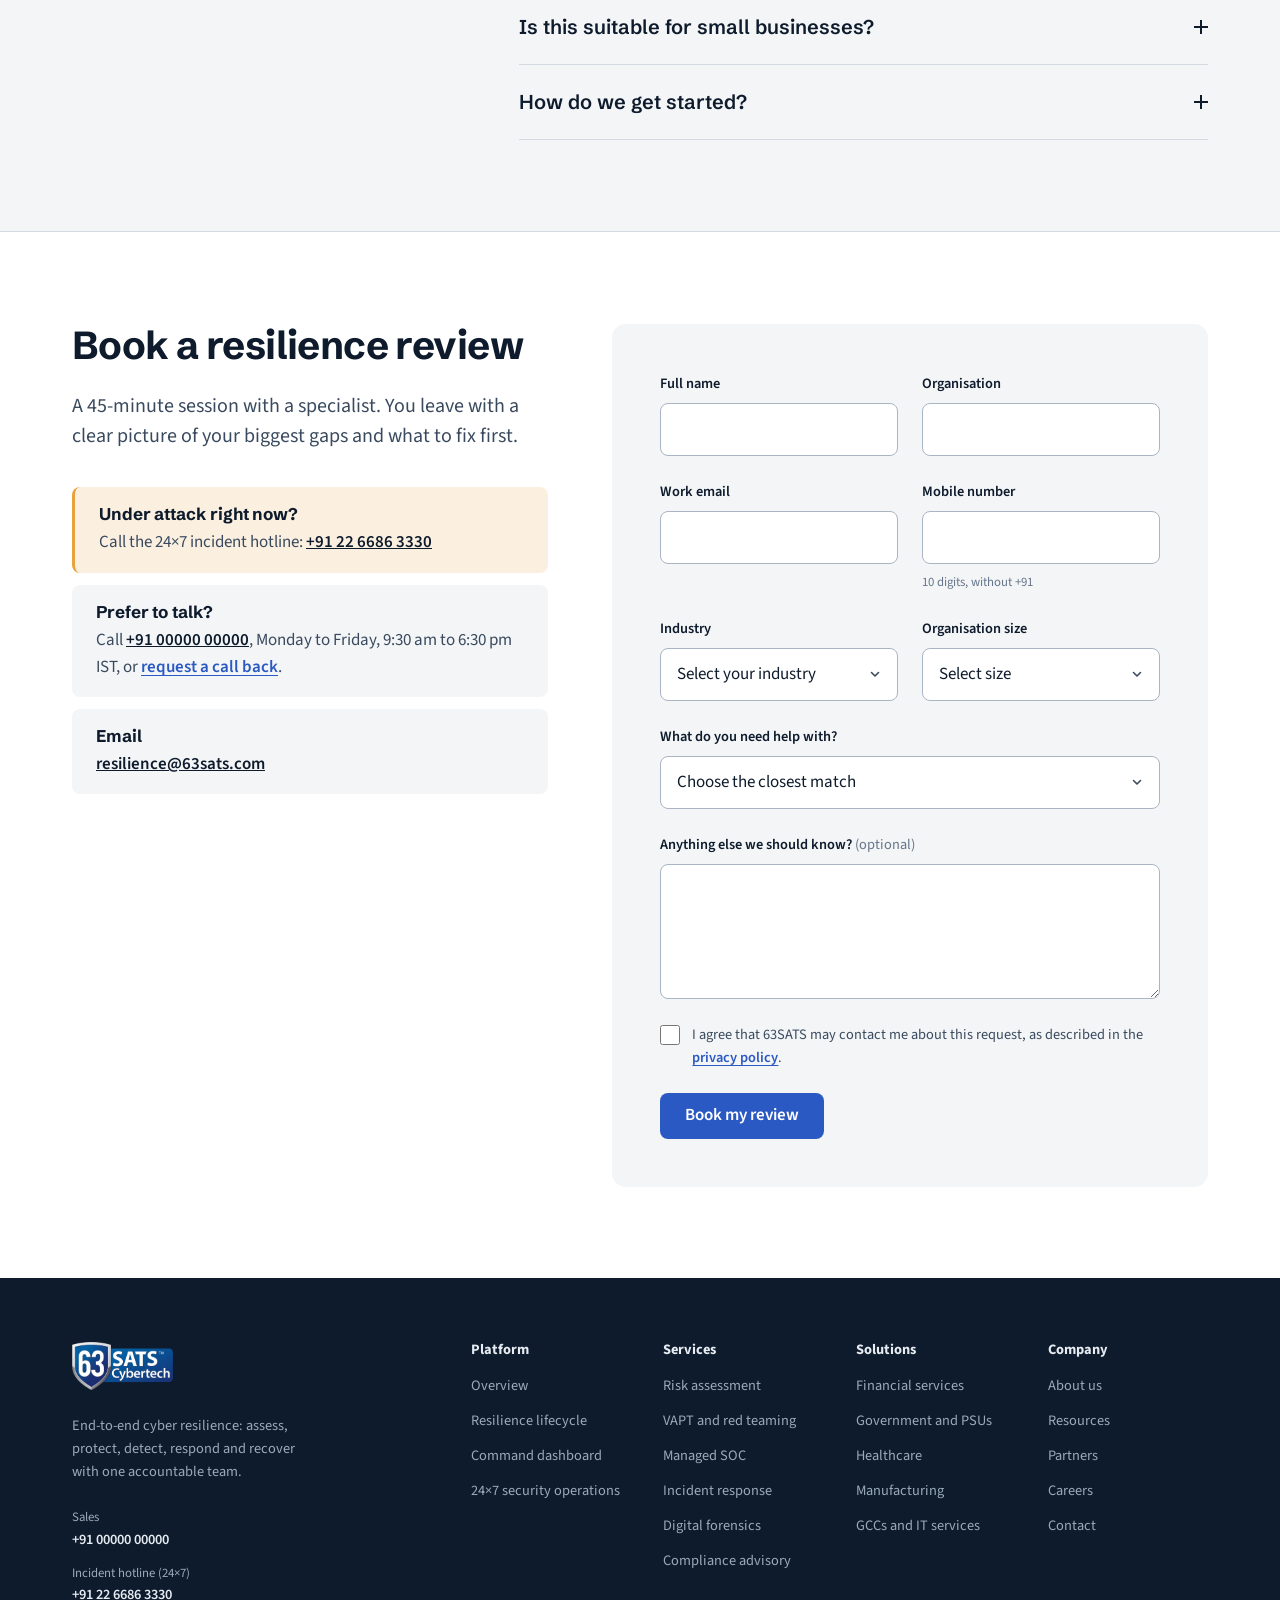
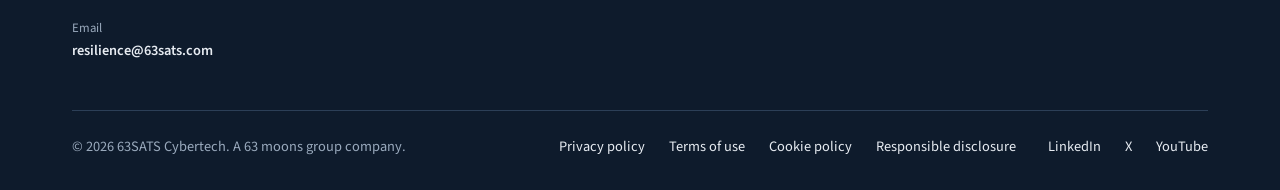
==== commit 8f24c58a: "Add resilience framework, approach and FAQ content; redraw hero - Replace the hero orbit with an inl" ====
--- a/index.html
+++ b/index.html
@@ -58,23 +58,68 @@
           </ul>
         </div>
 
-        <!-- Decorative orbit motif (the name 63SATS references Jupiter's 63 moons) -->
-        <figure class="hero__visual" aria-hidden="true">
-          <svg viewBox="0 0 400 400" class="hero-orbit">
-            <circle class="hero-orbit__ring" cx="200" cy="200" r="170"/>
-            <circle class="hero-orbit__ring hero-orbit__ring--inner" cx="200" cy="200" r="118"/>
-            <circle class="hero-orbit__core" cx="200" cy="200" r="62"/>
-            <text class="hero-orbit__label" x="200" y="196" text-anchor="middle">Your</text>
-            <text class="hero-orbit__label" x="200" y="216" text-anchor="middle">organisation</text>
-            <g class="hero-orbit__satellites">
-              <circle cx="200" cy="30"  r="9"/>
-              <circle cx="347" cy="115" r="9"/>
-              <circle cx="347" cy="285" r="9"/>
-              <circle cx="200" cy="370" r="9"/>
-              <circle cx="53"  cy="285" r="9"/>
-              <circle cx="53"  cy="115" r="9"/>
+        <!-- Resilience cycle: four stages around three foundations and the organisation.
+             Colours come from CSS classes in sections/hero.css. -->
+        <figure class="hero__visual hero__visual--framework">
+          <svg class="cycle" viewBox="-100 0 800 600" role="img" aria-labelledby="cycle-title cycle-desc">
+            <title id="cycle-title">The cyber resilience cycle</title>
+            <desc id="cycle-desc">Anticipate, Withstand, Recover and Adapt form a continuous cycle around your organisation, supported by enterprisewide governance, cyber risk management and a minimum viable organisation.</desc>
+            <defs>
+              <marker id="cycle-arrow" viewBox="0 0 10 10" refX="5" refY="5" markerWidth="2.6" markerHeight="2.6" orient="auto-start-reverse">
+                <path class="cycle__arrowhead" d="M0 0 L10 5 L0 10 Z"/>
+              </marker>
+              <path id="cycle-text-gov"  d="M197.6 228.3 A125 125 0 0 1 402.4 228.3"/>
+              <path id="cycle-text-risk" d="M311.8 434.5 A135 135 0 0 0 422.4 242.9"/>
+              <path id="cycle-text-mvo"  d="M177.6 242.9 A135 135 0 0 0 288.2 434.5"/>
+            </defs>
+
+            <!-- Outer cycle, clockwise -->
+            <g class="cycle__arcs" marker-end="url(#cycle-arrow)">
+              <path d="M188.5 98.8 A230 230 0 0 1 411.5 98.8"/>
+              <path d="M501.2 188.5 A230 230 0 0 1 501.2 411.5"/>
+              <path d="M411.5 501.2 A230 230 0 0 1 188.5 501.2"/>
+              <path d="M98.8 411.5 A230 230 0 0 1 98.8 188.5"/>
             </g>
-            <circle class="hero-orbit__threat" cx="318" cy="200" r="6"/>
+
+            <!-- Foundations ring -->
+            <circle class="cycle__ring" cx="300" cy="300" r="130"/>
+            <g class="cycle__dividers">
+              <line x1="217.7" y1="252.5" x2="157.1" y2="217.5"/>
+              <line x1="382.3" y1="252.5" x2="442.9" y2="217.5"/>
+              <line x1="300" y1="395" x2="300" y2="465"/>
+            </g>
+            <text class="cycle__ring-label"><textPath href="#cycle-text-gov" startOffset="50%" text-anchor="middle">Enterprisewide governance</textPath></text>
+            <text class="cycle__ring-label"><textPath href="#cycle-text-risk" startOffset="50%" text-anchor="middle">Cyber risk management</textPath></text>
+            <text class="cycle__ring-label"><textPath href="#cycle-text-mvo" startOffset="50%" text-anchor="middle">Minimum viable organisation</textPath></text>
+
+            <!-- Core -->
+            <circle class="cycle__core" cx="300" cy="300" r="88"/>
+            <text class="cycle__core-label" x="300" y="294" text-anchor="middle">Your</text>
+            <text class="cycle__core-label" x="300" y="318" text-anchor="middle">organisation</text>
+
+            <!-- Stage nodes with icons -->
+            <g class="cycle__node" transform="translate(137.4 137.4)">
+              <circle r="44"/>
+              <g class="cycle__icon"><circle r="15"/><circle r="7"/><path d="M0 0 L11 -11"/></g>
+            </g>
+            <g class="cycle__node" transform="translate(462.6 137.4)">
+              <circle r="44"/>
+              <g class="cycle__icon"><path d="M0 -16 L13 -10 V1 C13 9 7 14 0 17 C-7 14 -13 9 -13 1 V-10 Z"/></g>
+            </g>
+            <g class="cycle__node" transform="translate(462.6 462.6)">
+              <circle r="44"/>
+              <g class="cycle__icon"><path d="M13 3 A13 13 0 1 1 9 -9"/><path d="M10 -17 V-8 H1"/></g>
+            </g>
+            <g class="cycle__node" transform="translate(137.4 462.6)">
+              <circle r="44"/>
+              <g class="cycle__icon"><path d="M-13 14 V2 C-13 -6 -6 -10 2 -10 H13"/><path d="M6 -17 L13 -10 L6 -3"/><path d="M-13 -14 L-5 -6"/></g>
+            </g>
+
+            <!-- Stage labels -->
+            <text class="cycle__stage" x="79"  y="146" text-anchor="end">Anticipate</text>
+            <text class="cycle__stage" x="521" y="146">Withstand</text>
+            <text class="cycle__stage" x="521" y="471">Recover</text>
+            <text class="cycle__stage" x="79"  y="471" text-anchor="end">Adapt</text>
           </svg>
         </figure>
       </div>
@@ -88,7 +133,9 @@
       <div class="container">
         <ul class="section-nav__list" role="list" data-section-nav-scroller>
           <li><a class="section-nav__link" href="#why-resilience">Why resilience</a></li>
+          <li><a class="section-nav__link" href="#framework">Framework</a></li>
           <li><a class="section-nav__link" href="#lifecycle">Lifecycle</a></li>
+          <li><a class="section-nav__link" href="#approach">Approach</a></li>
           <li><a class="section-nav__link" href="#capabilities">Platform</a></li>
           <li><a class="section-nav__link" href="#outcomes">Outcomes</a></li>
           <li><a class="section-nav__link" href="#industries">Industries</a></li>
@@ -175,6 +222,21 @@
                   <td>Point products for individual risks</td>
                   <td>One programme from governance through recovery</td>
                 </tr>
+                <tr>
+                  <th scope="row">Priorities</th>
+                  <td>Every asset protected to the same standard</td>
+                  <td>Critical business services first, ranked by a business impact analysis</td>
+                </tr>
+                <tr>
+                  <th scope="row">Proof</th>
+                  <td>Controls deployed and policies on file</td>
+                  <td>Defences tested against real attack paths, and recovery rehearsed</td>
+                </tr>
+                <tr>
+                  <th scope="row">Board message</th>
+                  <td>"Our top cyber risks are…"</td>
+                  <td>"Our plan to keep operating through an attack is…"</td>
+                </tr>
               </tbody>
             </table>
           </div>
@@ -194,7 +256,150 @@
     </section>
 
     <!-- =====================================================================
-         2. RESILIENCE LIFECYCLE — end-to-end coverage (signature section)
+         2. FRAMEWORK — the resilience cycle, layer by layer
+         Outer cycle (4 stages) → foundations (3) → enablers.
+         Service links map to our catalogue.
+         ===================================================================== -->
+    <section class="section section--surface framework" id="framework" aria-labelledby="framework-title">
+      <div class="container">
+        <header class="section-header section-header--split">
+          <h2 id="framework-title">Built around Anticipate, Withstand, Recover, Adapt</h2>
+          <p class="lead">
+            Resilience moves the goal from stopping every attack to keeping the business running through
+            one. We organise every engagement around these layers.
+          </p>
+        </header>
+
+        <!-- Layer 1: the continuous cycle -->
+        <div class="framework__layer">
+          <div class="framework__layer-head">
+            <p class="framework__layer-tag">Layer 1</p>
+            <h3>A continuous cycle, before, during and after an attack</h3>
+          </div>
+
+          <ol class="framework__stages" role="list">
+            <li class="framework__stage">
+              <p class="framework__stage-step">01</p>
+              <h4 class="framework__stage-name">Anticipate</h4>
+              <p class="framework__stage-goal">Know which threats are most likely to hit your critical systems, and prepare for them before they arrive.</p>
+              <h5 class="framework__subhead">Capabilities</h5>
+              <ul class="framework__caps" role="list">
+                <li>Cyber risk intelligence and monitoring</li>
+                <li>Continuous threat exposure management</li>
+                <li>Threat modelling, including AI systems</li>
+                <li>Red, blue and purple team exercises</li>
+                <li>Blast-radius mapping of critical assets</li>
+              </ul>
+              <h5 class="framework__subhead">How 63SATS helps</h5>
+              <ul class="framework__services" role="list">
+                <li><a href="/pages/services/threat-intelligence.html">Threat intelligence</a></li>
+                <li><a href="/pages/services/risk-assessment.html">Cyber risk assessment</a></li>
+                <li><a href="/pages/services/red-team.html">Red team assessment</a></li>
+              </ul>
+            </li>
+
+            <li class="framework__stage">
+              <p class="framework__stage-step">02</p>
+              <h4 class="framework__stage-name">Withstand</h4>
+              <p class="framework__stage-goal">Keep critical services running while an attack is under way, and stop it spreading.</p>
+              <h5 class="framework__subhead">Capabilities</h5>
+              <ul class="framework__caps" role="list">
+                <li>Layered defence and zero trust</li>
+                <li>Network and identity segmentation</li>
+                <li>Early detection with automated containment</li>
+                <li>Tested, isolated backups</li>
+                <li>Incident response retainer on standby</li>
+              </ul>
+              <h5 class="framework__subhead">How 63SATS helps</h5>
+              <ul class="framework__services" role="list">
+                <li><a href="/pages/services/managed-soc.html">Managed SOC, 24×7</a></li>
+                <li><a href="/pages/services/endpoint-protection.html">Endpoint and malware protection</a></li>
+                <li><a href="/pages/services/cloud-security.html">Cloud security</a></li>
+              </ul>
+            </li>
+
+            <li class="framework__stage">
+              <p class="framework__stage-step">03</p>
+              <h4 class="framework__stage-name">Recover</h4>
+              <p class="framework__stage-goal">Restore operations quickly and safely, most critical services first, without destroying the evidence.</p>
+              <h5 class="framework__subhead">Capabilities</h5>
+              <ul class="framework__caps" role="list">
+                <li>Clean-room recovery from trusted images</li>
+                <li>Identity-first restoration of privileged access</li>
+                <li>Tier-ordered recovery against agreed downtime limits</li>
+                <li>Recovery and forensics in parallel</li>
+                <li>Business continuity plans and crisis communications</li>
+              </ul>
+              <h5 class="framework__subhead">How 63SATS helps</h5>
+              <ul class="framework__services" role="list">
+                <li><a href="/pages/services/incident-response.html">Incident response</a></li>
+                <li><a href="/pages/services/digital-forensics.html">Digital forensic investigation</a></li>
+                <li><a href="/pages/services/business-continuity.html">Business continuity planning</a></li>
+              </ul>
+            </li>
+
+            <li class="framework__stage">
+              <p class="framework__stage-step">04</p>
+              <h4 class="framework__stage-name">Adapt</h4>
+              <p class="framework__stage-goal">Turn every incident and exercise into a stronger programme, so the same gap does not open twice.</p>
+              <h5 class="framework__subhead">Capabilities</h5>
+              <ul class="framework__caps" role="list">
+                <li>Post-incident reviews that lead to actual fixes</li>
+                <li>Budget and staff moved to where incidents showed need</li>
+                <li>Retiring controls that no longer add value</li>
+                <li>Recovery rehearsals for regulators and customers</li>
+                <li>Scanning for upcoming regulation</li>
+              </ul>
+              <h5 class="framework__subhead">How 63SATS helps</h5>
+              <ul class="framework__services" role="list">
+                <li><a href="/pages/services/post-incident-hardening.html">Post-incident hardening</a></li>
+                <li><a href="/pages/services/crisis-simulation.html">Crisis simulation exercises</a></li>
+                <li><a href="/pages/services/grc-advisory.html">GRC and compliance advisory</a></li>
+              </ul>
+            </li>
+          </ol>
+        </div>
+
+        <!-- Layer 2: foundations at the centre of the cycle -->
+        <div class="framework__layer">
+          <div class="framework__layer-head">
+            <p class="framework__layer-tag">Layer 2</p>
+            <h3>Three foundations hold the cycle together</h3>
+          </div>
+
+          <ul class="framework__foundations" role="list">
+            <li class="framework__foundation">
+              <h4>Enterprisewide governance</h4>
+              <p>Resilience is a shared responsibility, sponsored by the C-suite and overseen by the board. A steering committee and clear escalation lines keep oversight from slowing down a crisis response.</p>
+            </li>
+            <li class="framework__foundation">
+              <h4>Cyber risk management</h4>
+              <p>Cyber risk sits inside enterprise risk management, with an agreed risk appetite, regular scenario exercises and baseline controls mapped to NIST CSF 2.0, ISO 27001, CIS 18 or NIST 800-53.</p>
+            </li>
+            <li class="framework__foundation">
+              <h4>Minimum viable organisation</h4>
+              <p>Agree in advance the smallest set of functions the business needs to keep operating, then protect and recover those first. Everyone knows what comes first before the pressure starts.</p>
+            </li>
+          </ul>
+        </div>
+
+        <!-- Layer 3: enablers that run across everything -->
+        <div class="framework__layer framework__layer--enablers">
+          <div class="framework__layer-head">
+            <p class="framework__layer-tag">Layer 3</p>
+            <h3>What makes it work across the organisation</h3>
+          </div>
+          <ul class="framework__enablers" role="list">
+            <li><strong>Cross-functional collaboration</strong> between security, IT, business continuity and enterprise risk</li>
+            <li><strong>Leadership buy-in</strong>, with resilience reported to the board in business terms</li>
+            <li><strong>A resilience culture</strong>, built into training, metrics and recognition at every level</li>
+          </ul>
+        </div>
+      </div>
+    </section>
+
+    <!-- =====================================================================
+         3. RESILIENCE LIFECYCLE — end-to-end coverage (signature section)
          Orbit tabs: each button is a stage; positions set by --angle.
          Stage names follow the six functions of NIST CSF 2.0.
          ===================================================================== -->
@@ -205,6 +410,7 @@
           <p class="lead">
             Most companies stitch together separate vendors for audits, tools, monitoring and response.
             63SATS covers all six stages of the NIST Cybersecurity Framework, so nothing falls between handovers.
+            These are the controls that keep the anticipate, withstand, recover and adapt cycle running.
           </p>
         </header>
 
@@ -320,7 +526,51 @@
     </section>
 
     <!-- =====================================================================
-         3. PLATFORM CAPABILITIES
+         4. APPROACH — how an engagement runs.
+         TODO(content): confirm with 63SATS delivery.
+         ===================================================================== -->
+    <section class="section approach" id="approach" aria-labelledby="approach-title">
+      <div class="container">
+        <header class="section-header section-header--split">
+          <h2 id="approach-title">Start with what the business cannot lose</h2>
+          <p class="lead">
+            Protecting everything equally spreads budgets thin and leaves critical services exposed.
+            We begin with business impact, then test, assign and report against it.
+          </p>
+        </header>
+
+        <ol class="approach__steps" role="list">
+          <li class="approach__step">
+            <h3>Rank what matters</h3>
+            <p>We use your business impact analysis, or help the business build one, to sort systems into mission-critical, business-critical and the rest. Business owners set recovery time and recovery point objectives they can live with.</p>
+            <p class="approach__output"><strong>You get:</strong> a tiered list of critical services and a defined minimum viable organisation.</p>
+          </li>
+          <li class="approach__step">
+            <h3>Test against real attackers</h3>
+            <p>We start from the threat actors active in your sector, rank each technique as probable, plausible or possible, and test the likeliest paths in depth. Each path is scored on whether it was prevented, detected, contained and recovered from in production, not on paper.</p>
+            <p class="approach__output"><strong>You get:</strong> evidence of which defences hold, and which fail, on the attacks most likely to reach you.</p>
+          </li>
+          <li class="approach__step">
+            <h3>Make ownership explicit</h3>
+            <p>Resilience spans security, IT, business continuity, risk, legal and communications. We help you agree who is responsible, accountable, supporting, consulted and informed for each activity, so no one finds the gaps mid-incident.</p>
+            <p class="approach__output"><strong>You get:</strong> a resilience RASCI and a steering group with clear decision rights.</p>
+          </li>
+          <li class="approach__step">
+            <h3>Report in business terms</h3>
+            <p>Leadership sets the tolerance, we show what it costs to meet, and if that is too high you decide together what to accept. Each decision records the exposure before and after, the evidence, the cost and the owner.</p>
+            <p class="approach__output"><strong>You get:</strong> board reporting tied to revenue, service and regulatory outcomes, not tool counts.</p>
+          </li>
+          <li class="approach__step">
+            <h3>Rehearse and adapt</h3>
+            <p>Tabletop exercises for executives, crisis teams and technical staff, plus full recovery drills. Lessons go straight back into response plans, business continuity plans and the impact analysis itself.</p>
+            <p class="approach__output"><strong>You get:</strong> tracked time to detect, respond and recover, and a falling count of open gaps.</p>
+          </li>
+        </ol>
+      </div>
+    </section>
+
+    <!-- =====================================================================
+         5. PLATFORM CAPABILITIES
          ===================================================================== -->
     <section class="section section--surface capabilities" id="capabilities" aria-labelledby="capabilities-title">
       <div class="container">
@@ -366,7 +616,7 @@
     </section>
 
     <!-- =====================================================================
-         4. OUTCOMES
+         6. OUTCOMES
          ===================================================================== -->
     <section class="section outcomes" id="outcomes" aria-labelledby="outcomes-title">
       <div class="container">
@@ -402,7 +652,7 @@
     </section>
 
     <!-- =====================================================================
-         5. INDUSTRIES
+         7. INDUSTRIES
          ===================================================================== -->
     <section class="section section--surface industries" id="industries" aria-labelledby="industries-title">
       <div class="container">
@@ -548,7 +798,7 @@
     </section>
 
     <!-- =====================================================================
-         6. PROOF — why 63SATS
+         8. PROOF — why 63SATS
          ===================================================================== -->
     <section class="section proof" id="proof" aria-labelledby="proof-title">
       <div class="container">
@@ -595,7 +845,7 @@
     </section>
 
     <!-- =====================================================================
-         7. SELF-ASSESSMENT CTA
+         9. SELF-ASSESSMENT CTA
          ===================================================================== -->
     <section class="section assessment" id="assessment" aria-labelledby="assessment-title">
       <div class="container assessment__inner">
@@ -627,7 +877,7 @@
     </section>
 
     <!-- =====================================================================
-         8. RESOURCES
+         10. RESOURCES
          ===================================================================== -->
     <section class="section section--surface resources" id="resources" aria-labelledby="resources-title">
       <div class="container">
@@ -660,7 +910,7 @@
     </section>
 
     <!-- =====================================================================
-         9. FAQ — native details; same name="faq" keeps one open at a time
+         11. FAQ — native details; same name="faq" keeps one open at a time
          ===================================================================== -->
     <section class="section faq" id="faq" aria-labelledby="faq-title">
       <div class="container faq__inner">
@@ -677,6 +927,36 @@
             </div>
           </details>
           <details class="accordion__item" name="faq">
+            <summary class="accordion__summary">What do anticipate, withstand, recover and adapt mean?</summary>
+            <div class="accordion__body">
+              <p>They are the four stages of a continuous resilience cycle: anticipate threats, withstand attacks, recover quickly and adapt from what you learn. It rests on three foundations: enterprisewide governance, cyber risk management and a defined minimum viable organisation. <a class="link" href="#framework">See how we apply each layer</a>.</p>
+            </div>
+          </details>
+          <details class="accordion__item" name="faq">
+            <summary class="accordion__summary">How does it relate to the NIST Cybersecurity Framework?</summary>
+            <div class="accordion__body">
+              <p>They work together. NIST CSF 2.0 (govern, identify, protect, detect, respond, recover) defines the security controls you need. The resilience cycle asks whether those controls keep the business running during and after an attack. We map your controls to NIST CSF and measure outcomes against the resilience cycle.</p>
+            </div>
+          </details>
+          <details class="accordion__item" name="faq">
+            <summary class="accordion__summary">What is a minimum viable organisation?</summary>
+            <div class="accordion__body">
+              <p>The smallest set of business functions you need to keep operating through a serious cyber crisis. Agreeing it in advance, usually from a business impact analysis, tells every team what to protect and restore first, so those decisions are not made under pressure.</p>
+            </div>
+          </details>
+          <details class="accordion__item" name="faq">
+            <summary class="accordion__summary">Why start with a business impact analysis?</summary>
+            <div class="accordion__body">
+              <p>Without one, response plans follow technical priorities rather than business ones, and recovery targets are often unrealistic. A business impact analysis ranks critical processes, maps their dependencies and sets recovery time and recovery point objectives agreed with the business. Security investment can then follow that ranking.</p>
+            </div>
+          </details>
+          <details class="accordion__item" name="faq">
+            <summary class="accordion__summary">Should our CISO own business continuity and disaster recovery?</summary>
+            <div class="accordion__body">
+              <p>Usually not on their own, even though more security leaders are being asked to. Security is best placed to own cyber controls, monitoring and cyber incident response. Business continuity often fits better with operations or enterprise risk, and IT disaster recovery with infrastructure teams. A shared RASCI makes the split explicit.</p>
+            </div>
+          </details>
+          <details class="accordion__item" name="faq">
             <summary class="accordion__summary">How is this different from a managed security service?</summary>
             <div class="accordion__body">
               <p>A managed security service usually focuses on monitoring and alerts. A resilience programme also covers governance, testing, response and recovery, with one team accountable for the outcome.</p>
@@ -723,7 +1003,7 @@
     </section>
 
     <!-- =====================================================================
-         10. CONTACT — lead form + channels
+         12. CONTACT — lead form + channels
          ===================================================================== -->
     <section class="section section--surface contact" id="contact" aria-labelledby="contact-title">
       <div class="container contact__inner">
--- a/assets/css/main.css
+++ b/assets/css/main.css
@@ -27,7 +27,9 @@
 /* Sections (home page, in page order) ----------------------------------- */
 @import url("sections/hero.css");
 @import url("sections/why-resilience.css");
+@import url("sections/framework.css");
 @import url("sections/lifecycle.css");
+@import url("sections/approach.css");
 @import url("sections/capabilities.css");
 @import url("sections/outcomes.css");
 @import url("sections/industries.css");
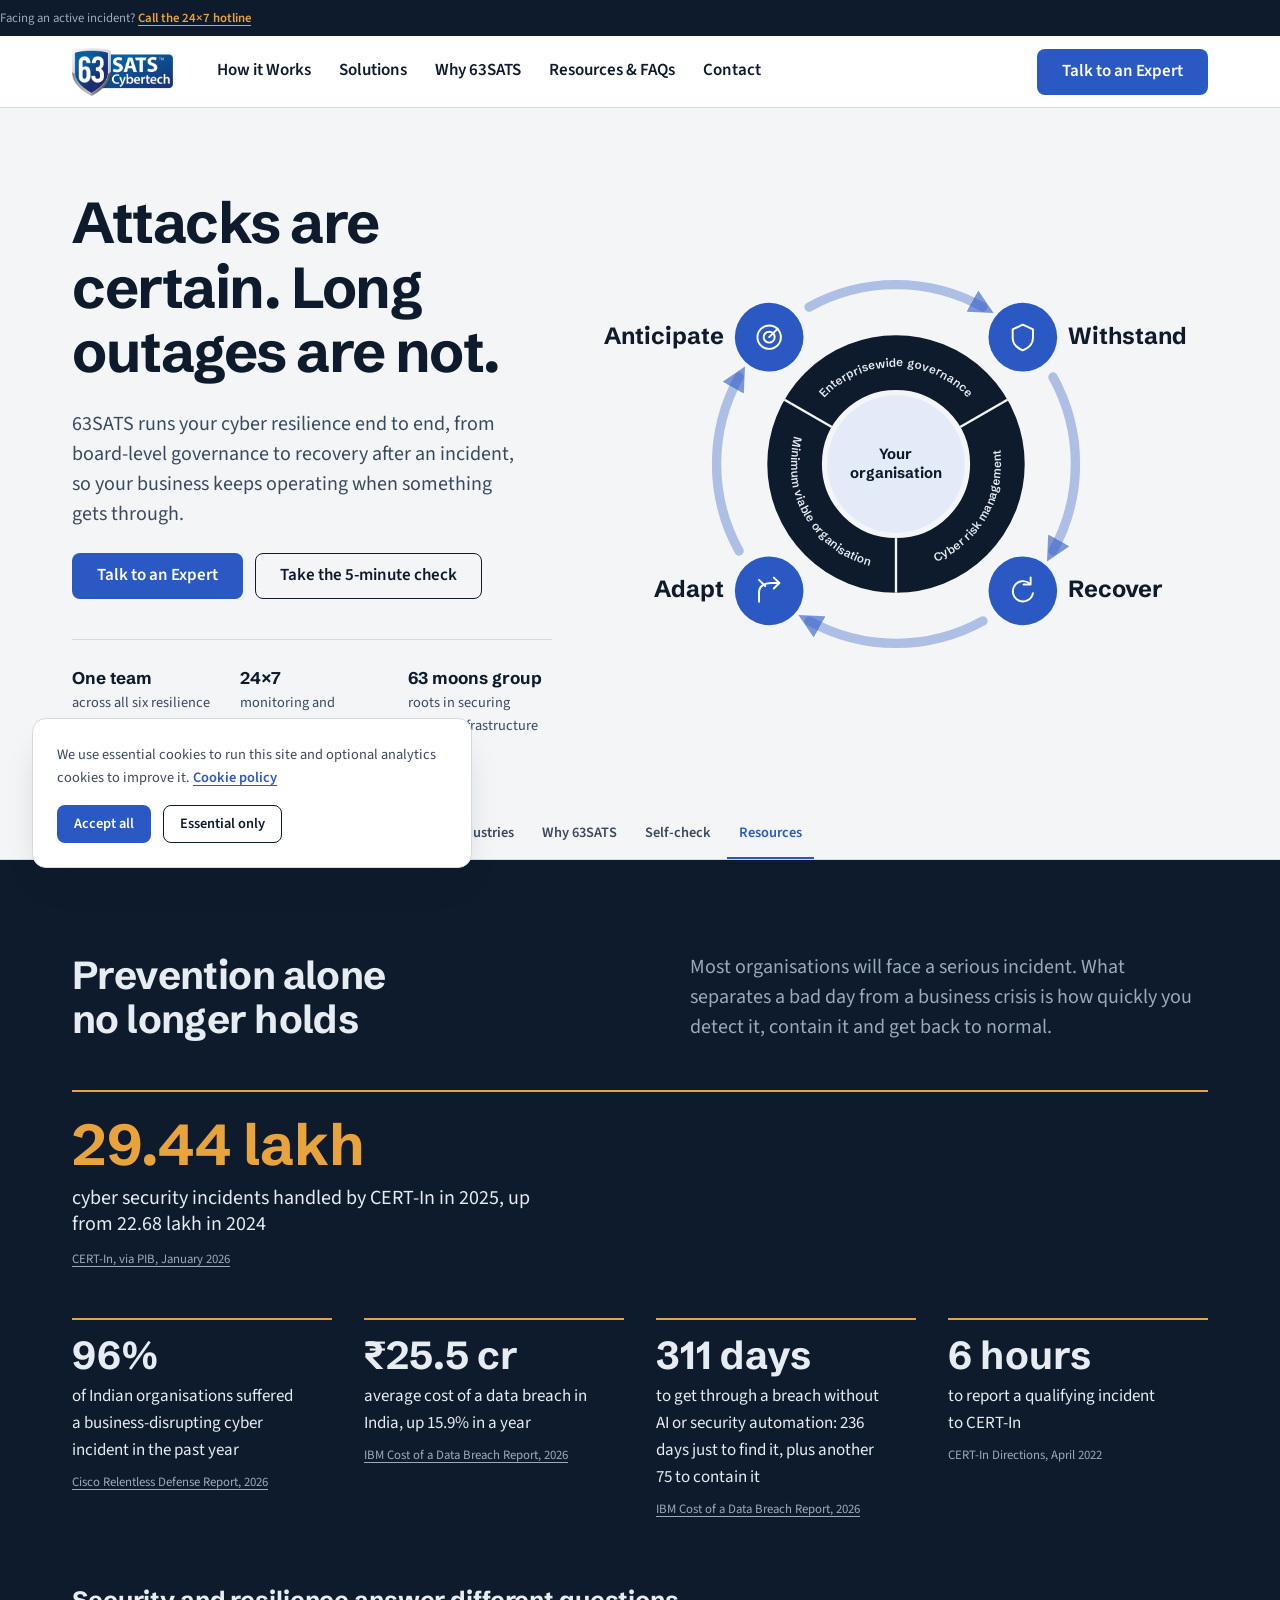
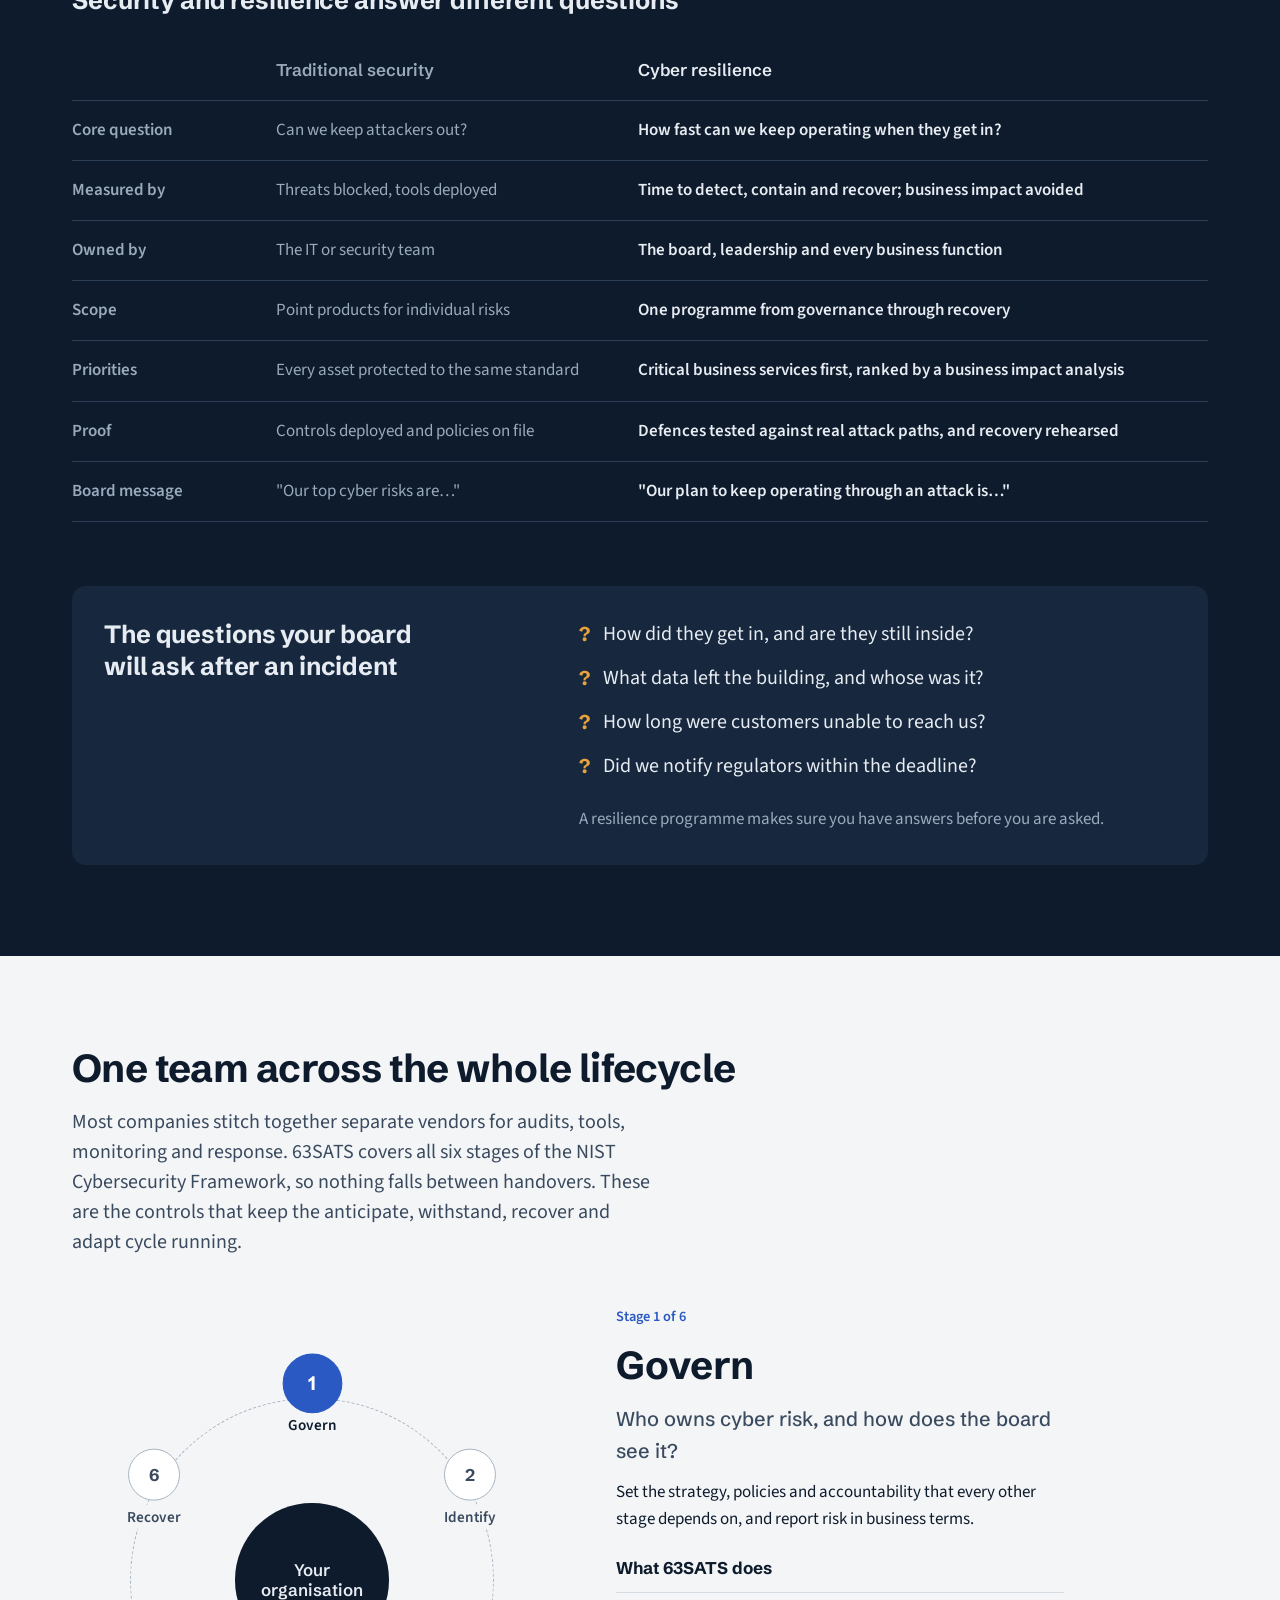
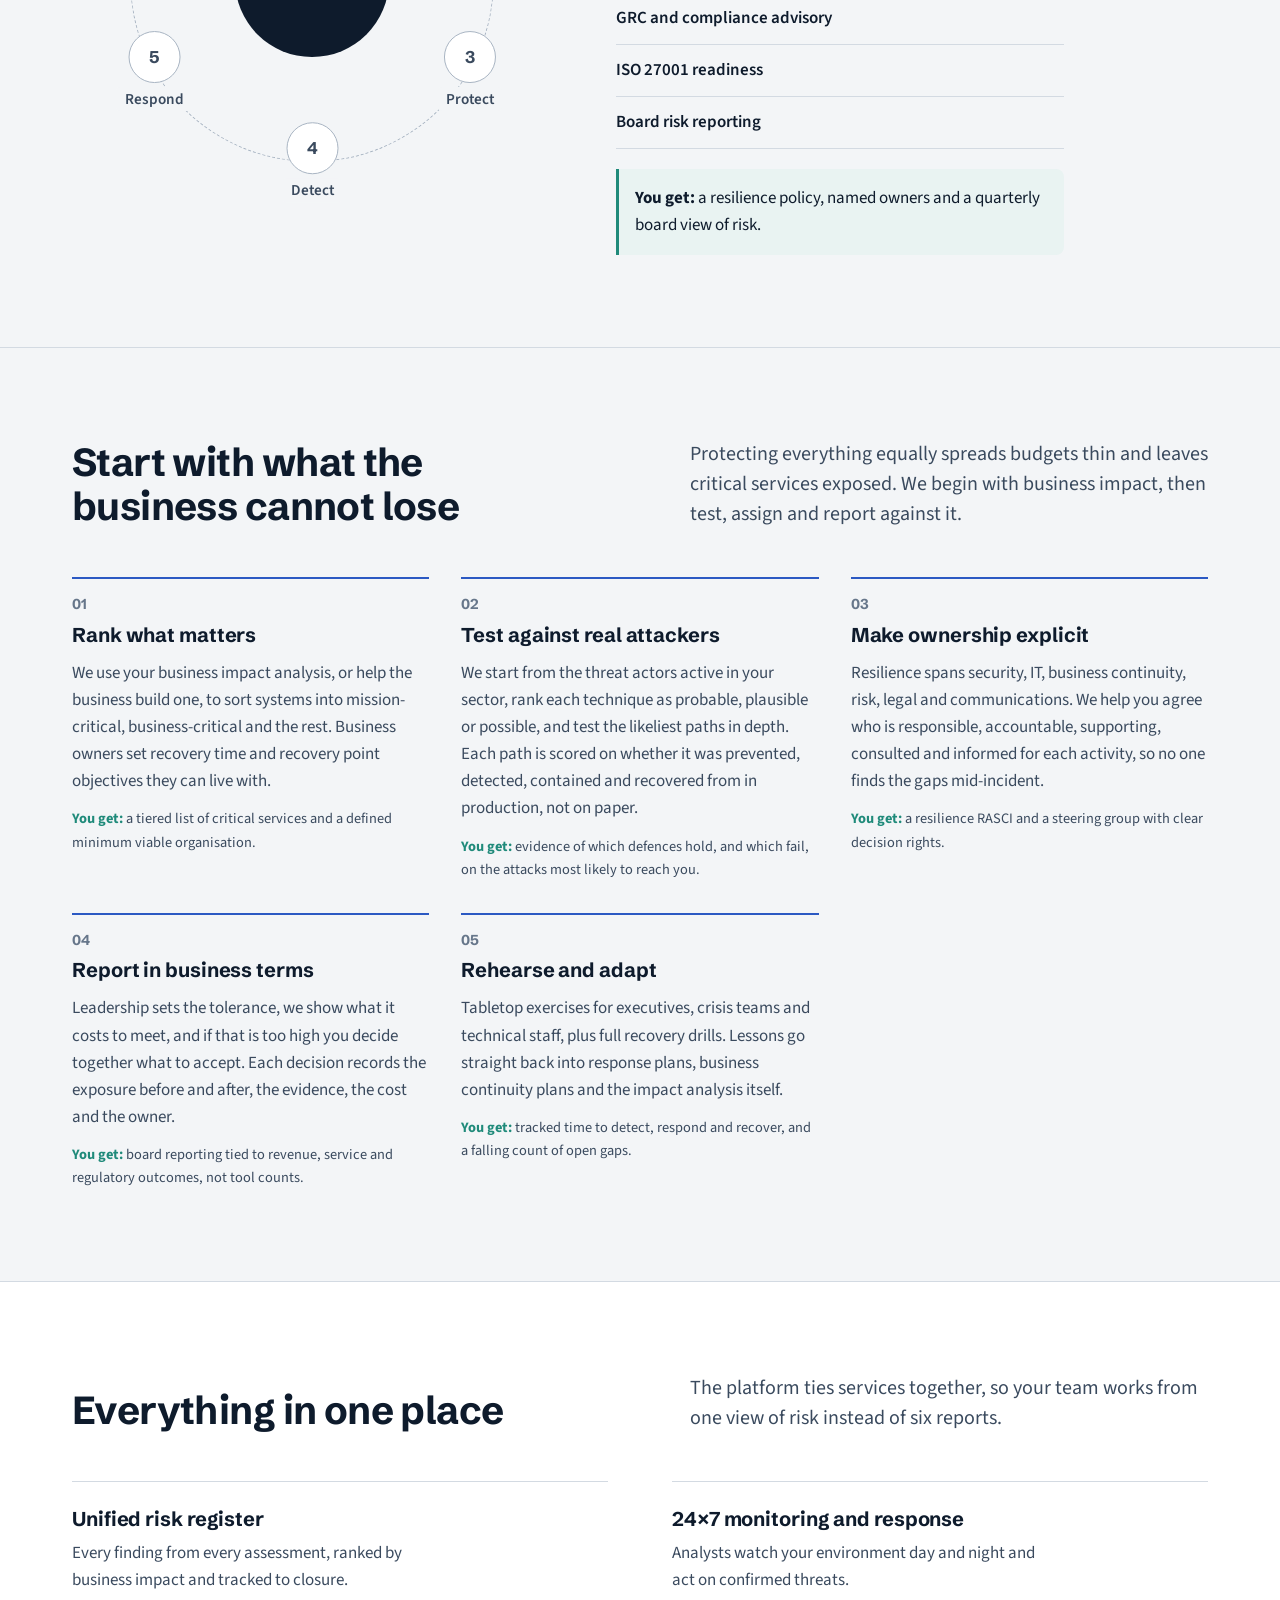
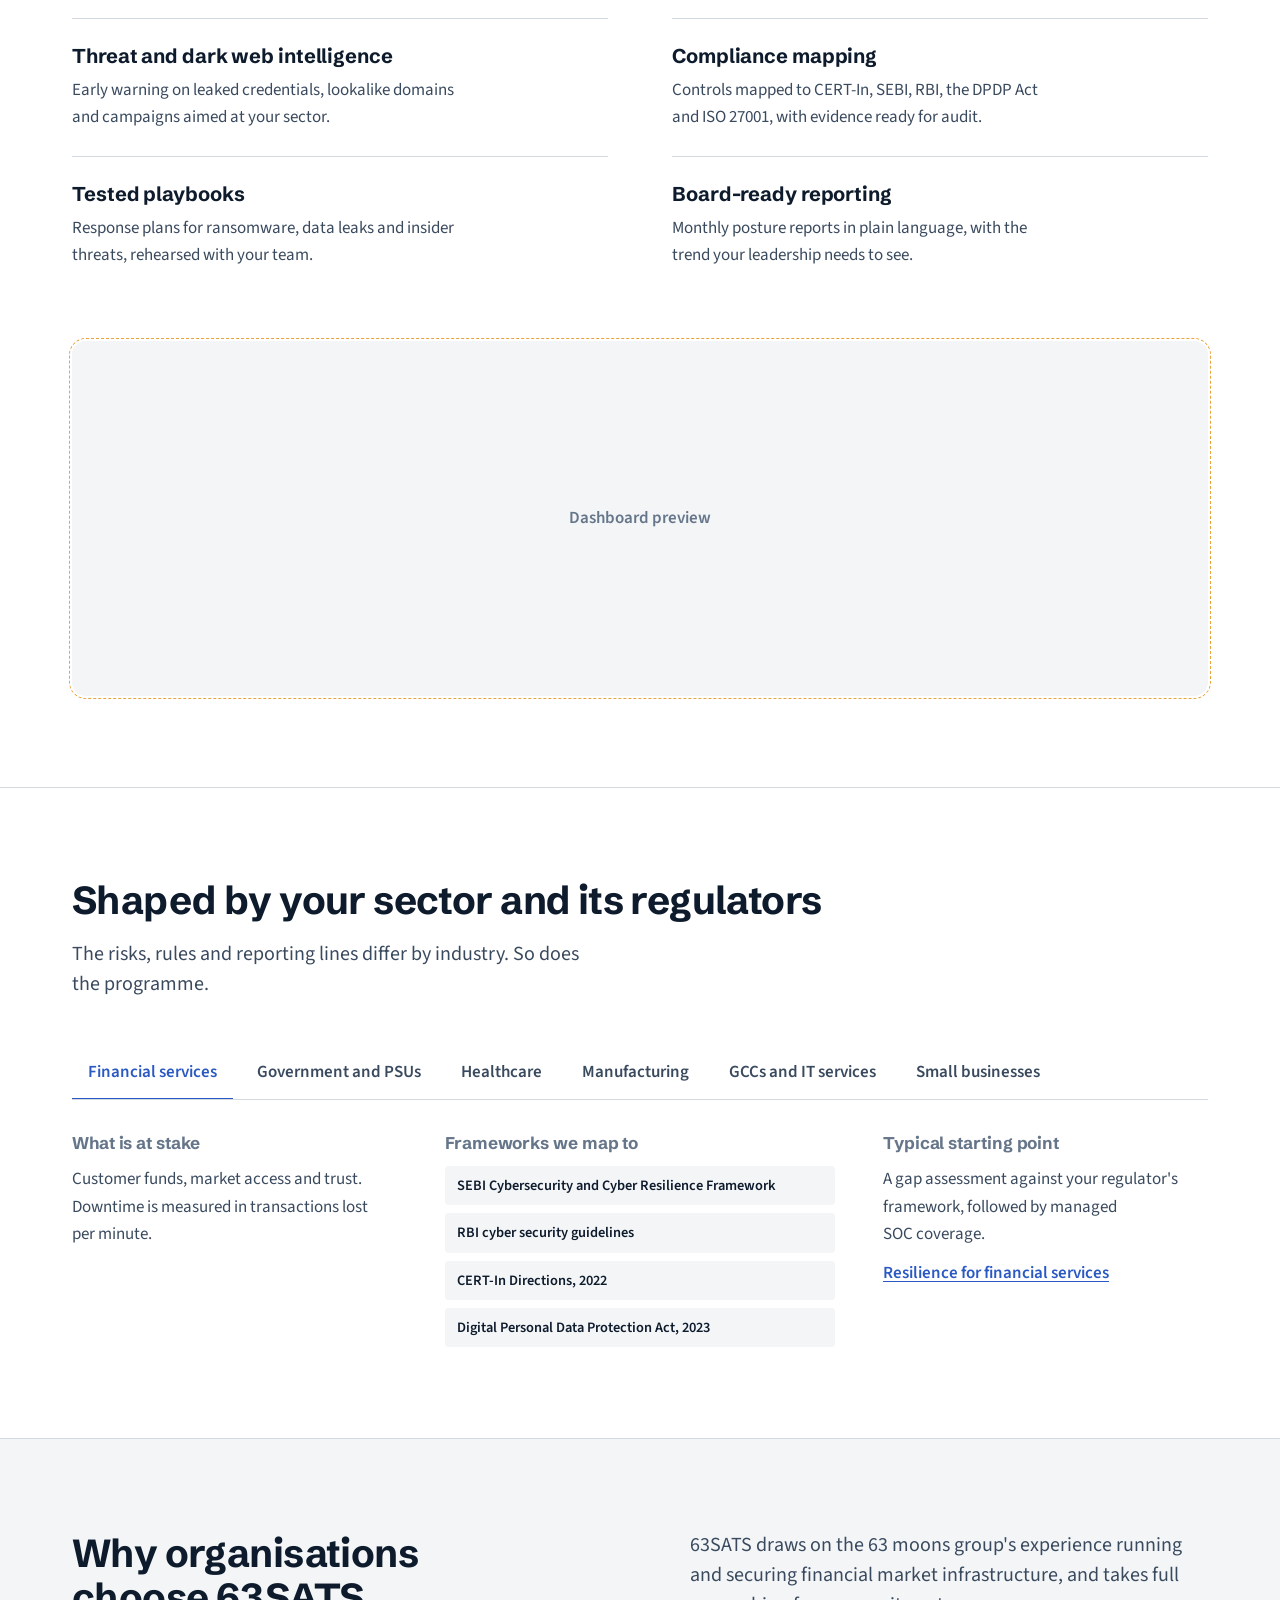
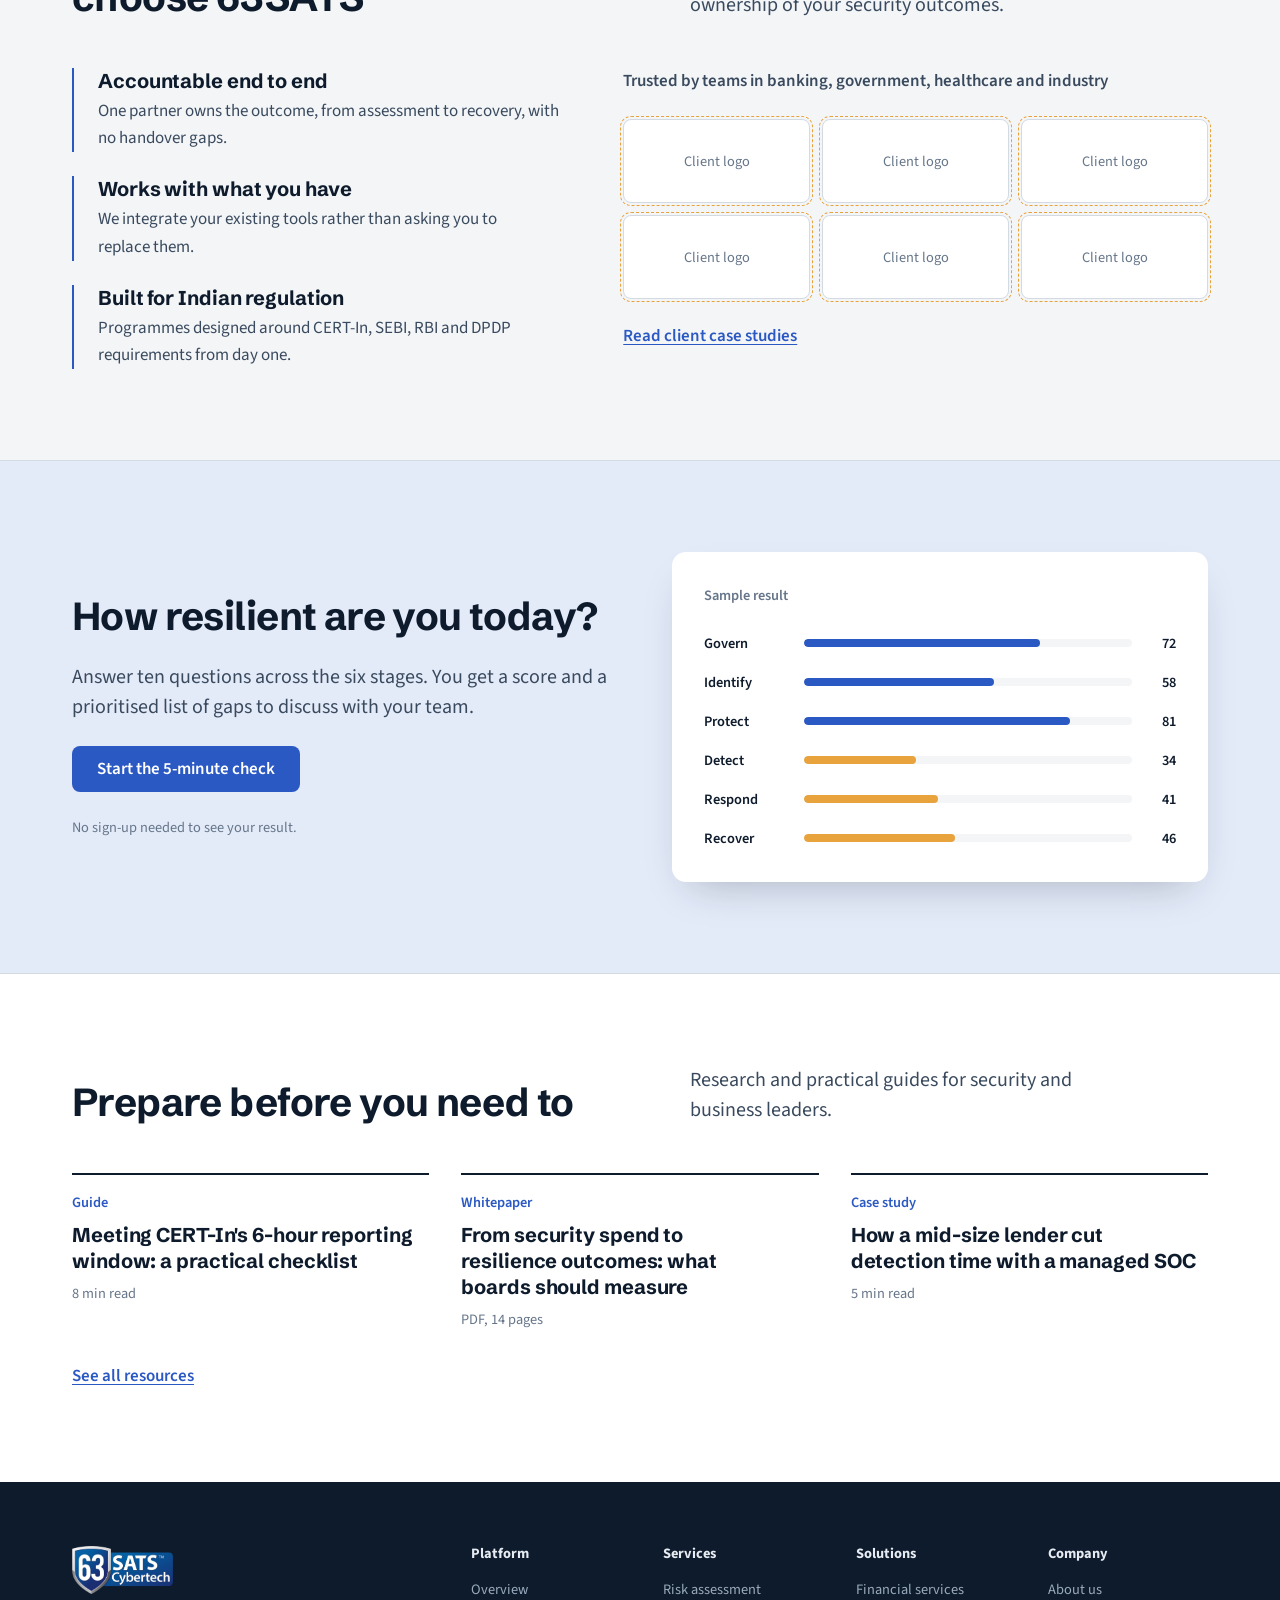
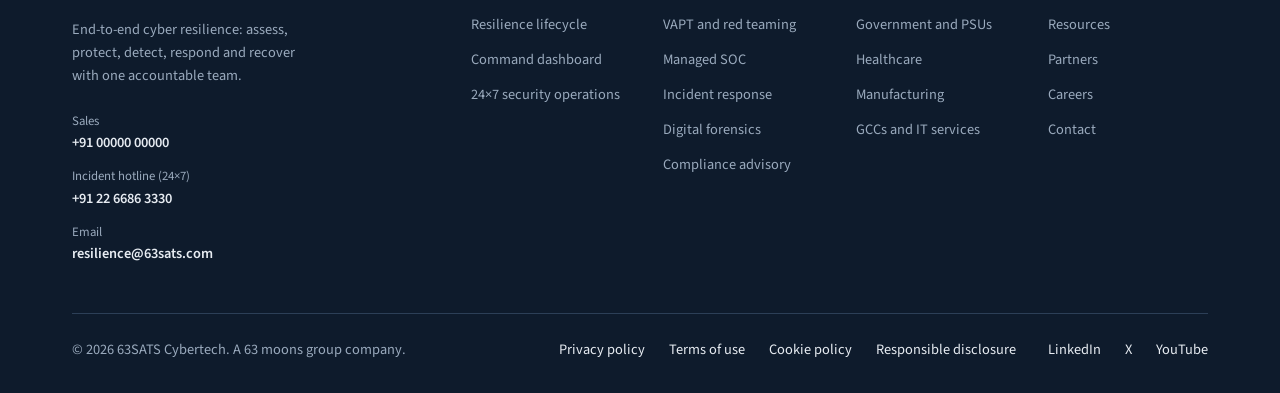
==== commit 24062c3c: "Split homepage into five top-level pages with a flat header - Replace the mega-menu header with plai" ====
--- a/index.html
+++ b/index.html
@@ -11,8 +11,6 @@
   <meta property="og:title" content="Cyber Resilience, End to End | 63SATS">
   <meta property="og:description" content="Assess, protect, detect, respond and recover with one accountable team.">
   <meta property="og:type" content="website">
-
-  <link rel="icon" href="/assets/img/favicon.svg" type="image/svg+xml">
 
   <!-- Fonts -->
   <link rel="preconnect" href="https://fonts.googleapis.com">
@@ -46,7 +44,7 @@
             incident, so your business keeps operating when something gets through.
           </p>
           <div class="button-row">
-            <a class="button button--primary" href="#contact">Book a resilience review</a>
+            <a class="button button--primary" href="/pages/contact.html">Talk to an Expert</a>
             <a class="button button--secondary" href="#assessment">Take the 5-minute check</a>
           </div>
 
@@ -133,17 +131,13 @@
       <div class="container">
         <ul class="section-nav__list" role="list" data-section-nav-scroller>
           <li><a class="section-nav__link" href="#why-resilience">Why resilience</a></li>
-          <li><a class="section-nav__link" href="#framework">Framework</a></li>
           <li><a class="section-nav__link" href="#lifecycle">Lifecycle</a></li>
           <li><a class="section-nav__link" href="#approach">Approach</a></li>
           <li><a class="section-nav__link" href="#capabilities">Platform</a></li>
-          <li><a class="section-nav__link" href="#outcomes">Outcomes</a></li>
           <li><a class="section-nav__link" href="#industries">Industries</a></li>
           <li><a class="section-nav__link" href="#proof">Why 63SATS</a></li>
           <li><a class="section-nav__link" href="#assessment">Self-check</a></li>
           <li><a class="section-nav__link" href="#resources">Resources</a></li>
-          <li><a class="section-nav__link" href="#faq">FAQs</a></li>
-          <li><a class="section-nav__link" href="#contact">Contact</a></li>
         </ul>
       </div>
     </nav>
@@ -256,150 +250,7 @@
     </section>
 
     <!-- =====================================================================
-         2. FRAMEWORK — the resilience cycle, layer by layer
-         Outer cycle (4 stages) → foundations (3) → enablers.
-         Service links map to our catalogue.
-         ===================================================================== -->
-    <section class="section section--surface framework" id="framework" aria-labelledby="framework-title">
-      <div class="container">
-        <header class="section-header section-header--split">
-          <h2 id="framework-title">Built around Anticipate, Withstand, Recover, Adapt</h2>
-          <p class="lead">
-            Resilience moves the goal from stopping every attack to keeping the business running through
-            one. We organise every engagement around these layers.
-          </p>
-        </header>
-
-        <!-- Layer 1: the continuous cycle -->
-        <div class="framework__layer">
-          <div class="framework__layer-head">
-            <p class="framework__layer-tag">Layer 1</p>
-            <h3>A continuous cycle, before, during and after an attack</h3>
-          </div>
-
-          <ol class="framework__stages" role="list">
-            <li class="framework__stage">
-              <p class="framework__stage-step">01</p>
-              <h4 class="framework__stage-name">Anticipate</h4>
-              <p class="framework__stage-goal">Know which threats are most likely to hit your critical systems, and prepare for them before they arrive.</p>
-              <h5 class="framework__subhead">Capabilities</h5>
-              <ul class="framework__caps" role="list">
-                <li>Cyber risk intelligence and monitoring</li>
-                <li>Continuous threat exposure management</li>
-                <li>Threat modelling, including AI systems</li>
-                <li>Red, blue and purple team exercises</li>
-                <li>Blast-radius mapping of critical assets</li>
-              </ul>
-              <h5 class="framework__subhead">How 63SATS helps</h5>
-              <ul class="framework__services" role="list">
-                <li><a href="/pages/services/threat-intelligence.html">Threat intelligence</a></li>
-                <li><a href="/pages/services/risk-assessment.html">Cyber risk assessment</a></li>
-                <li><a href="/pages/services/red-team.html">Red team assessment</a></li>
-              </ul>
-            </li>
-
-            <li class="framework__stage">
-              <p class="framework__stage-step">02</p>
-              <h4 class="framework__stage-name">Withstand</h4>
-              <p class="framework__stage-goal">Keep critical services running while an attack is under way, and stop it spreading.</p>
-              <h5 class="framework__subhead">Capabilities</h5>
-              <ul class="framework__caps" role="list">
-                <li>Layered defence and zero trust</li>
-                <li>Network and identity segmentation</li>
-                <li>Early detection with automated containment</li>
-                <li>Tested, isolated backups</li>
-                <li>Incident response retainer on standby</li>
-              </ul>
-              <h5 class="framework__subhead">How 63SATS helps</h5>
-              <ul class="framework__services" role="list">
-                <li><a href="/pages/services/managed-soc.html">Managed SOC, 24×7</a></li>
-                <li><a href="/pages/services/endpoint-protection.html">Endpoint and malware protection</a></li>
-                <li><a href="/pages/services/cloud-security.html">Cloud security</a></li>
-              </ul>
-            </li>
-
-            <li class="framework__stage">
-              <p class="framework__stage-step">03</p>
-              <h4 class="framework__stage-name">Recover</h4>
-              <p class="framework__stage-goal">Restore operations quickly and safely, most critical services first, without destroying the evidence.</p>
-              <h5 class="framework__subhead">Capabilities</h5>
-              <ul class="framework__caps" role="list">
-                <li>Clean-room recovery from trusted images</li>
-                <li>Identity-first restoration of privileged access</li>
-                <li>Tier-ordered recovery against agreed downtime limits</li>
-                <li>Recovery and forensics in parallel</li>
-                <li>Business continuity plans and crisis communications</li>
-              </ul>
-              <h5 class="framework__subhead">How 63SATS helps</h5>
-              <ul class="framework__services" role="list">
-                <li><a href="/pages/services/incident-response.html">Incident response</a></li>
-                <li><a href="/pages/services/digital-forensics.html">Digital forensic investigation</a></li>
-                <li><a href="/pages/services/business-continuity.html">Business continuity planning</a></li>
-              </ul>
-            </li>
-
-            <li class="framework__stage">
-              <p class="framework__stage-step">04</p>
-              <h4 class="framework__stage-name">Adapt</h4>
-              <p class="framework__stage-goal">Turn every incident and exercise into a stronger programme, so the same gap does not open twice.</p>
-              <h5 class="framework__subhead">Capabilities</h5>
-              <ul class="framework__caps" role="list">
-                <li>Post-incident reviews that lead to actual fixes</li>
-                <li>Budget and staff moved to where incidents showed need</li>
-                <li>Retiring controls that no longer add value</li>
-                <li>Recovery rehearsals for regulators and customers</li>
-                <li>Scanning for upcoming regulation</li>
-              </ul>
-              <h5 class="framework__subhead">How 63SATS helps</h5>
-              <ul class="framework__services" role="list">
-                <li><a href="/pages/services/post-incident-hardening.html">Post-incident hardening</a></li>
-                <li><a href="/pages/services/crisis-simulation.html">Crisis simulation exercises</a></li>
-                <li><a href="/pages/services/grc-advisory.html">GRC and compliance advisory</a></li>
-              </ul>
-            </li>
-          </ol>
-        </div>
-
-        <!-- Layer 2: foundations at the centre of the cycle -->
-        <div class="framework__layer">
-          <div class="framework__layer-head">
-            <p class="framework__layer-tag">Layer 2</p>
-            <h3>Three foundations hold the cycle together</h3>
-          </div>
-
-          <ul class="framework__foundations" role="list">
-            <li class="framework__foundation">
-              <h4>Enterprisewide governance</h4>
-              <p>Resilience is a shared responsibility, sponsored by the C-suite and overseen by the board. A steering committee and clear escalation lines keep oversight from slowing down a crisis response.</p>
-            </li>
-            <li class="framework__foundation">
-              <h4>Cyber risk management</h4>
-              <p>Cyber risk sits inside enterprise risk management, with an agreed risk appetite, regular scenario exercises and baseline controls mapped to NIST CSF 2.0, ISO 27001, CIS 18 or NIST 800-53.</p>
-            </li>
-            <li class="framework__foundation">
-              <h4>Minimum viable organisation</h4>
-              <p>Agree in advance the smallest set of functions the business needs to keep operating, then protect and recover those first. Everyone knows what comes first before the pressure starts.</p>
-            </li>
-          </ul>
-        </div>
-
-        <!-- Layer 3: enablers that run across everything -->
-        <div class="framework__layer framework__layer--enablers">
-          <div class="framework__layer-head">
-            <p class="framework__layer-tag">Layer 3</p>
-            <h3>What makes it work across the organisation</h3>
-          </div>
-          <ul class="framework__enablers" role="list">
-            <li><strong>Cross-functional collaboration</strong> between security, IT, business continuity and enterprise risk</li>
-            <li><strong>Leadership buy-in</strong>, with resilience reported to the board in business terms</li>
-            <li><strong>A resilience culture</strong>, built into training, metrics and recognition at every level</li>
-          </ul>
-        </div>
-      </div>
-    </section>
-
-    <!-- =====================================================================
-         3. RESILIENCE LIFECYCLE — end-to-end coverage (signature section)
+         2. RESILIENCE LIFECYCLE — end-to-end coverage (signature section)
          Orbit tabs: each button is a stage; positions set by --angle.
          Stage names follow the six functions of NIST CSF 2.0.
          ===================================================================== -->
@@ -526,7 +377,7 @@
     </section>
 
     <!-- =====================================================================
-         4. APPROACH — how an engagement runs.
+         3. APPROACH — how an engagement runs.
          TODO(content): confirm with 63SATS delivery.
          ===================================================================== -->
     <section class="section approach" id="approach" aria-labelledby="approach-title">
@@ -570,7 +421,7 @@
     </section>
 
     <!-- =====================================================================
-         5. PLATFORM CAPABILITIES
+         4. PLATFORM CAPABILITIES
          ===================================================================== -->
     <section class="section section--surface capabilities" id="capabilities" aria-labelledby="capabilities-title">
       <div class="container">
@@ -616,43 +467,7 @@
     </section>
 
     <!-- =====================================================================
-         6. OUTCOMES
-         ===================================================================== -->
-    <section class="section outcomes" id="outcomes" aria-labelledby="outcomes-title">
-      <div class="container">
-        <header class="section-header">
-          <h2 id="outcomes-title">What changes for your business</h2>
-          <p class="lead">Targets we agree with you at the start and report against every month.</p>
-        </header>
-
-        <!-- TODO(content): replace with verified client outcomes -->
-        <ol class="outcomes__list" role="list">
-          <li class="outcomes__item">
-            <p class="outcomes__metric placeholder">Days to hours</p>
-            <h3>Faster detection</h3>
-            <p>Threats spotted by round-the-clock monitoring instead of by customers or regulators.</p>
-          </li>
-          <li class="outcomes__item">
-            <p class="outcomes__metric placeholder">XX% fewer</p>
-            <h3>Fewer critical exposures</h3>
-            <p>High-risk findings closed and retested, not left open between annual audits.</p>
-          </li>
-          <li class="outcomes__item">
-            <p class="outcomes__metric">On time</p>
-            <h3>Regulatory reporting</h3>
-            <p>Incident reports filed within mandated windows, with evidence collected properly.</p>
-          </li>
-          <li class="outcomes__item">
-            <p class="outcomes__metric placeholder">1 contract</p>
-            <h3>Simpler vendor management</h3>
-            <p>One partner and one point of accountability in place of several point-product vendors.</p>
-          </li>
-        </ol>
-      </div>
-    </section>
-
-    <!-- =====================================================================
-         7. INDUSTRIES
+         5. INDUSTRIES
          ===================================================================== -->
     <section class="section section--surface industries" id="industries" aria-labelledby="industries-title">
       <div class="container">
@@ -798,7 +613,7 @@
     </section>
 
     <!-- =====================================================================
-         8. PROOF — why 63SATS
+         6. PROOF — why 63SATS
          ===================================================================== -->
     <section class="section proof" id="proof" aria-labelledby="proof-title">
       <div class="container">
@@ -845,7 +660,7 @@
     </section>
 
     <!-- =====================================================================
-         9. SELF-ASSESSMENT CTA
+         7. SELF-ASSESSMENT CTA
          ===================================================================== -->
     <section class="section assessment" id="assessment" aria-labelledby="assessment-title">
       <div class="container assessment__inner">
@@ -877,7 +692,7 @@
     </section>
 
     <!-- =====================================================================
-         10. RESOURCES
+         8. RESOURCES
          ===================================================================== -->
     <section class="section section--surface resources" id="resources" aria-labelledby="resources-title">
       <div class="container">
@@ -909,218 +724,6 @@
       </div>
     </section>
 
-    <!-- =====================================================================
-         11. FAQ — native details; same name="faq" keeps one open at a time
-         ===================================================================== -->
-    <section class="section faq" id="faq" aria-labelledby="faq-title">
-      <div class="container faq__inner">
-        <header class="section-header">
-          <h2 id="faq-title">Questions we hear often</h2>
-          <p class="lead">Something else on your mind? <a class="link" href="#contact">Ask a specialist</a>.</p>
-        </header>
-
-        <div class="accordion">
-          <details class="accordion__item" name="faq" open>
-            <summary class="accordion__summary">What is cyber resilience?</summary>
-            <div class="accordion__body">
-              <p>It is your organisation's ability to keep delivering critical services during and after a cyber incident. It covers preventing attacks, but also detecting them quickly, limiting the damage and recovering in a planned way.</p>
-            </div>
-          </details>
-          <details class="accordion__item" name="faq">
-            <summary class="accordion__summary">What do anticipate, withstand, recover and adapt mean?</summary>
-            <div class="accordion__body">
-              <p>They are the four stages of a continuous resilience cycle: anticipate threats, withstand attacks, recover quickly and adapt from what you learn. It rests on three foundations: enterprisewide governance, cyber risk management and a defined minimum viable organisation. <a class="link" href="#framework">See how we apply each layer</a>.</p>
-            </div>
-          </details>
-          <details class="accordion__item" name="faq">
-            <summary class="accordion__summary">How does it relate to the NIST Cybersecurity Framework?</summary>
-            <div class="accordion__body">
-              <p>They work together. NIST CSF 2.0 (govern, identify, protect, detect, respond, recover) defines the security controls you need. The resilience cycle asks whether those controls keep the business running during and after an attack. We map your controls to NIST CSF and measure outcomes against the resilience cycle.</p>
-            </div>
-          </details>
-          <details class="accordion__item" name="faq">
-            <summary class="accordion__summary">What is a minimum viable organisation?</summary>
-            <div class="accordion__body">
-              <p>The smallest set of business functions you need to keep operating through a serious cyber crisis. Agreeing it in advance, usually from a business impact analysis, tells every team what to protect and restore first, so those decisions are not made under pressure.</p>
-            </div>
-          </details>
-          <details class="accordion__item" name="faq">
-            <summary class="accordion__summary">Why start with a business impact analysis?</summary>
-            <div class="accordion__body">
-              <p>Without one, response plans follow technical priorities rather than business ones, and recovery targets are often unrealistic. A business impact analysis ranks critical processes, maps their dependencies and sets recovery time and recovery point objectives agreed with the business. Security investment can then follow that ranking.</p>
-            </div>
-          </details>
-          <details class="accordion__item" name="faq">
-            <summary class="accordion__summary">Should our CISO own business continuity and disaster recovery?</summary>
-            <div class="accordion__body">
-              <p>Usually not on their own, even though more security leaders are being asked to. Security is best placed to own cyber controls, monitoring and cyber incident response. Business continuity often fits better with operations or enterprise risk, and IT disaster recovery with infrastructure teams. A shared RASCI makes the split explicit.</p>
-            </div>
-          </details>
-          <details class="accordion__item" name="faq">
-            <summary class="accordion__summary">How is this different from a managed security service?</summary>
-            <div class="accordion__body">
-              <p>A managed security service usually focuses on monitoring and alerts. A resilience programme also covers governance, testing, response and recovery, with one team accountable for the outcome.</p>
-            </div>
-          </details>
-          <details class="accordion__item" name="faq">
-            <summary class="accordion__summary">Do we have to replace our existing security tools?</summary>
-            <div class="accordion__body">
-              <p>No. We start from what you already run, integrate it where possible and only recommend changes where there is a clear gap.</p>
-            </div>
-          </details>
-          <details class="accordion__item" name="faq">
-            <summary class="accordion__summary">Can we start with a single service?</summary>
-            <div class="accordion__body">
-              <p>Yes. Many clients begin with an assessment or a penetration test and extend into monitoring and response once they see the findings.</p>
-            </div>
-          </details>
-          <details class="accordion__item" name="faq">
-            <summary class="accordion__summary">Which regulations do you help with?</summary>
-            <div class="accordion__body">
-              <p>Common ones include CERT-In Directions, SEBI's cyber resilience framework, RBI guidelines, the DPDP Act and ISO 27001. We map controls and evidence to whichever apply to you.</p>
-            </div>
-          </details>
-          <details class="accordion__item" name="faq">
-            <summary class="accordion__summary">What happens if we are attacked right now?</summary>
-            <div class="accordion__body">
-              <p>Call the 24×7 incident hotline listed in the header and footer. A responder will help you contain the incident and preserve evidence, whether or not you are an existing client.</p>
-            </div>
-          </details>
-          <details class="accordion__item" name="faq">
-            <summary class="accordion__summary">Is this suitable for small businesses?</summary>
-            <div class="accordion__body">
-              <p>Yes. Pre-configured packages give smaller teams the same lifecycle coverage without hiring in-house security staff.</p>
-            </div>
-          </details>
-          <details class="accordion__item" name="faq">
-            <summary class="accordion__summary">How do we get started?</summary>
-            <div class="accordion__body">
-              <p>Book a resilience review. A specialist walks through your current setup, and you receive a short written summary of priorities, whether or not you go ahead.</p>
-            </div>
-          </details>
-        </div>
-      </div>
-    </section>
-
-    <!-- =====================================================================
-         12. CONTACT — lead form + channels
-         ===================================================================== -->
-    <section class="section section--surface contact" id="contact" aria-labelledby="contact-title">
-      <div class="container contact__inner">
-
-        <div class="contact__intro">
-          <h2 id="contact-title">Book a resilience review</h2>
-          <p class="lead">
-            A 45-minute session with a specialist. You leave with a clear picture of your biggest gaps
-            and what to fix first.
-          </p>
-
-          <!-- Channels: values mirror assets/js/data/site.js (TODO: keep in sync) -->
-          <ul class="contact__channels" role="list">
-            <li class="contact__channel contact__channel--urgent">
-              <h3>Under attack right now?</h3>
-              <p>Call the 24×7 incident hotline: <a href="tel:+912266863330">+91 22 6686 3330</a></p>
-            </li>
-            <li class="contact__channel">
-              <h3>Prefer to talk?</h3>
-              <p>Call <a href="tel:+910000000000">+91 00000 00000</a>, Monday to Friday, 9:30 am to 6:30 pm IST, or <button class="link" type="button" data-modal-open="callback-modal">request a call back</button>.</p>
-            </li>
-            <li class="contact__channel">
-              <h3>Email</h3>
-              <p><a href="mailto:resilience@63sats.com">resilience@63sats.com</a></p>
-            </li>
-          </ul>
-        </div>
-
-        <form class="form contact__form" data-lead-form="contact-section" novalidate>
-          <div class="form__row">
-            <div class="field">
-              <label class="field__label" for="lead-name">Full name</label>
-              <input class="field__control" id="lead-name" name="name" type="text" autocomplete="name" required>
-              <p class="field__error" aria-live="polite"></p>
-            </div>
-            <div class="field">
-              <label class="field__label" for="lead-org">Organisation</label>
-              <input class="field__control" id="lead-org" name="organisation" type="text" autocomplete="organization" required>
-              <p class="field__error" aria-live="polite"></p>
-            </div>
-          </div>
-
-          <div class="form__row">
-            <div class="field">
-              <label class="field__label" for="lead-email">Work email</label>
-              <input class="field__control" id="lead-email" name="email" type="email" autocomplete="email" required>
-              <p class="field__error" aria-live="polite"></p>
-            </div>
-            <div class="field">
-              <label class="field__label" for="lead-phone">Mobile number</label>
-              <input class="field__control" id="lead-phone" name="phone" type="tel" inputmode="numeric" autocomplete="tel-national" pattern="[0-9]{10}" required>
-              <p class="field__hint">10 digits, without +91</p>
-              <p class="field__error" aria-live="polite"></p>
-            </div>
-          </div>
-
-          <div class="form__row">
-            <div class="field">
-              <label class="field__label" for="lead-industry">Industry</label>
-              <select class="field__control" id="lead-industry" name="industry" required>
-                <option value="">Select your industry</option>
-                <option>Banking and financial services</option>
-                <option>Government and PSU</option>
-                <option>Healthcare</option>
-                <option>Manufacturing</option>
-                <option>GCC or IT services</option>
-                <option>Other</option>
-              </select>
-              <p class="field__error" aria-live="polite"></p>
-            </div>
-            <div class="field">
-              <label class="field__label" for="lead-size">Organisation size</label>
-              <select class="field__control" id="lead-size" name="size" required>
-                <option value="">Select size</option>
-                <option>Fewer than 50</option>
-                <option>50 to 249</option>
-                <option>250 to 999</option>
-                <option>1,000 to 4,999</option>
-                <option>5,000 or more</option>
-              </select>
-              <p class="field__error" aria-live="polite"></p>
-            </div>
-          </div>
-
-          <div class="field">
-            <label class="field__label" for="lead-need">What do you need help with?</label>
-            <select class="field__control" id="lead-need" name="need" required>
-              <option value="">Choose the closest match</option>
-              <option>Understand where we stand</option>
-              <option>Meet a regulatory requirement</option>
-              <option>24×7 monitoring and response</option>
-              <option>Recover from a recent incident</option>
-              <option>Not sure yet</option>
-            </select>
-            <p class="field__error" aria-live="polite"></p>
-          </div>
-
-          <div class="field">
-            <label class="field__label" for="lead-message">Anything else we should know? <span class="field__optional">(optional)</span></label>
-            <textarea class="field__control" id="lead-message" name="message" rows="4"></textarea>
-          </div>
-
-          <div class="field field--check">
-            <input id="lead-consent" name="consent" type="checkbox" required>
-            <label for="lead-consent">I agree that 63SATS may contact me about this request, as described in the <a class="link" href="/pages/legal/privacy.html">privacy policy</a>.</label>
-            <p class="field__error" aria-live="polite"></p>
-          </div>
-
-          <div class="button-row">
-            <button class="button button--primary" type="submit">Book my review</button>
-          </div>
-          <p class="form__status" data-form-status role="status"></p>
-        </form>
-
-      </div>
-    </section>
-
   </main>
 
   <!-- Footer: rendered from assets/js/data/navigation.js -->
@@ -1129,38 +732,6 @@
   <!-- =======================================================================
        OVERLAYS
        ======================================================================= -->
-
-  <!-- Call-back modal (opened by any [data-modal-open="callback-modal"]) -->
-  <dialog class="modal" id="callback-modal" aria-labelledby="callback-title">
-    <div class="modal__header">
-      <div>
-        <h2 class="modal__title" id="callback-title">Request a call back</h2>
-        <p class="modal__intro">A specialist will call you within one business day.</p>
-      </div>
-      <button class="modal__close" type="button" data-modal-close aria-label="Close">×</button>
-    </div>
-    <div class="modal__body">
-      <form class="form" data-lead-form="callback-modal" novalidate>
-        <div class="field">
-          <label class="field__label" for="cb-name">Full name</label>
-          <input class="field__control" id="cb-name" name="name" type="text" autocomplete="name" required>
-          <p class="field__error" aria-live="polite"></p>
-        </div>
-        <div class="field">
-          <label class="field__label" for="cb-phone">Mobile number</label>
-          <input class="field__control" id="cb-phone" name="phone" type="tel" inputmode="numeric" autocomplete="tel-national" pattern="[0-9]{10}" required>
-          <p class="field__error" aria-live="polite"></p>
-        </div>
-        <div class="field field--check">
-          <input id="cb-consent" name="consent" type="checkbox" required>
-          <label for="cb-consent">I agree that 63SATS may call me about this request.</label>
-          <p class="field__error" aria-live="polite"></p>
-        </div>
-        <button class="button button--primary" type="submit">Request call back</button>
-        <p class="form__status" data-form-status role="status"></p>
-      </form>
-    </div>
-  </dialog>
 
   <!-- Cookie banner (shown once; choice stored by js/modules/cookie-banner.js) -->
   <div class="cookie-banner" role="region" aria-label="Cookie consent" data-cookie-banner hidden>
--- a/assets/css/main.css
+++ b/assets/css/main.css
@@ -15,7 +15,6 @@
 /* Components (shared across pages) -------------------------------------- */
 @import url("components/buttons.css");
 @import url("components/header.css");
-@import url("components/mega-menu.css");
 @import url("components/section-nav.css");
 @import url("components/tabs.css");
 @import url("components/accordion.css");
@@ -38,3 +37,8 @@
 @import url("sections/resources.css");
 @import url("sections/faq.css");
 @import url("sections/contact.css");
+
+/* Sections (other pages; some reuse the files above) -------------------- */
+@import url("sections/why-63sats.css");
+@import url("sections/resources-page.css");
+@import url("sections/contact-page.css");
